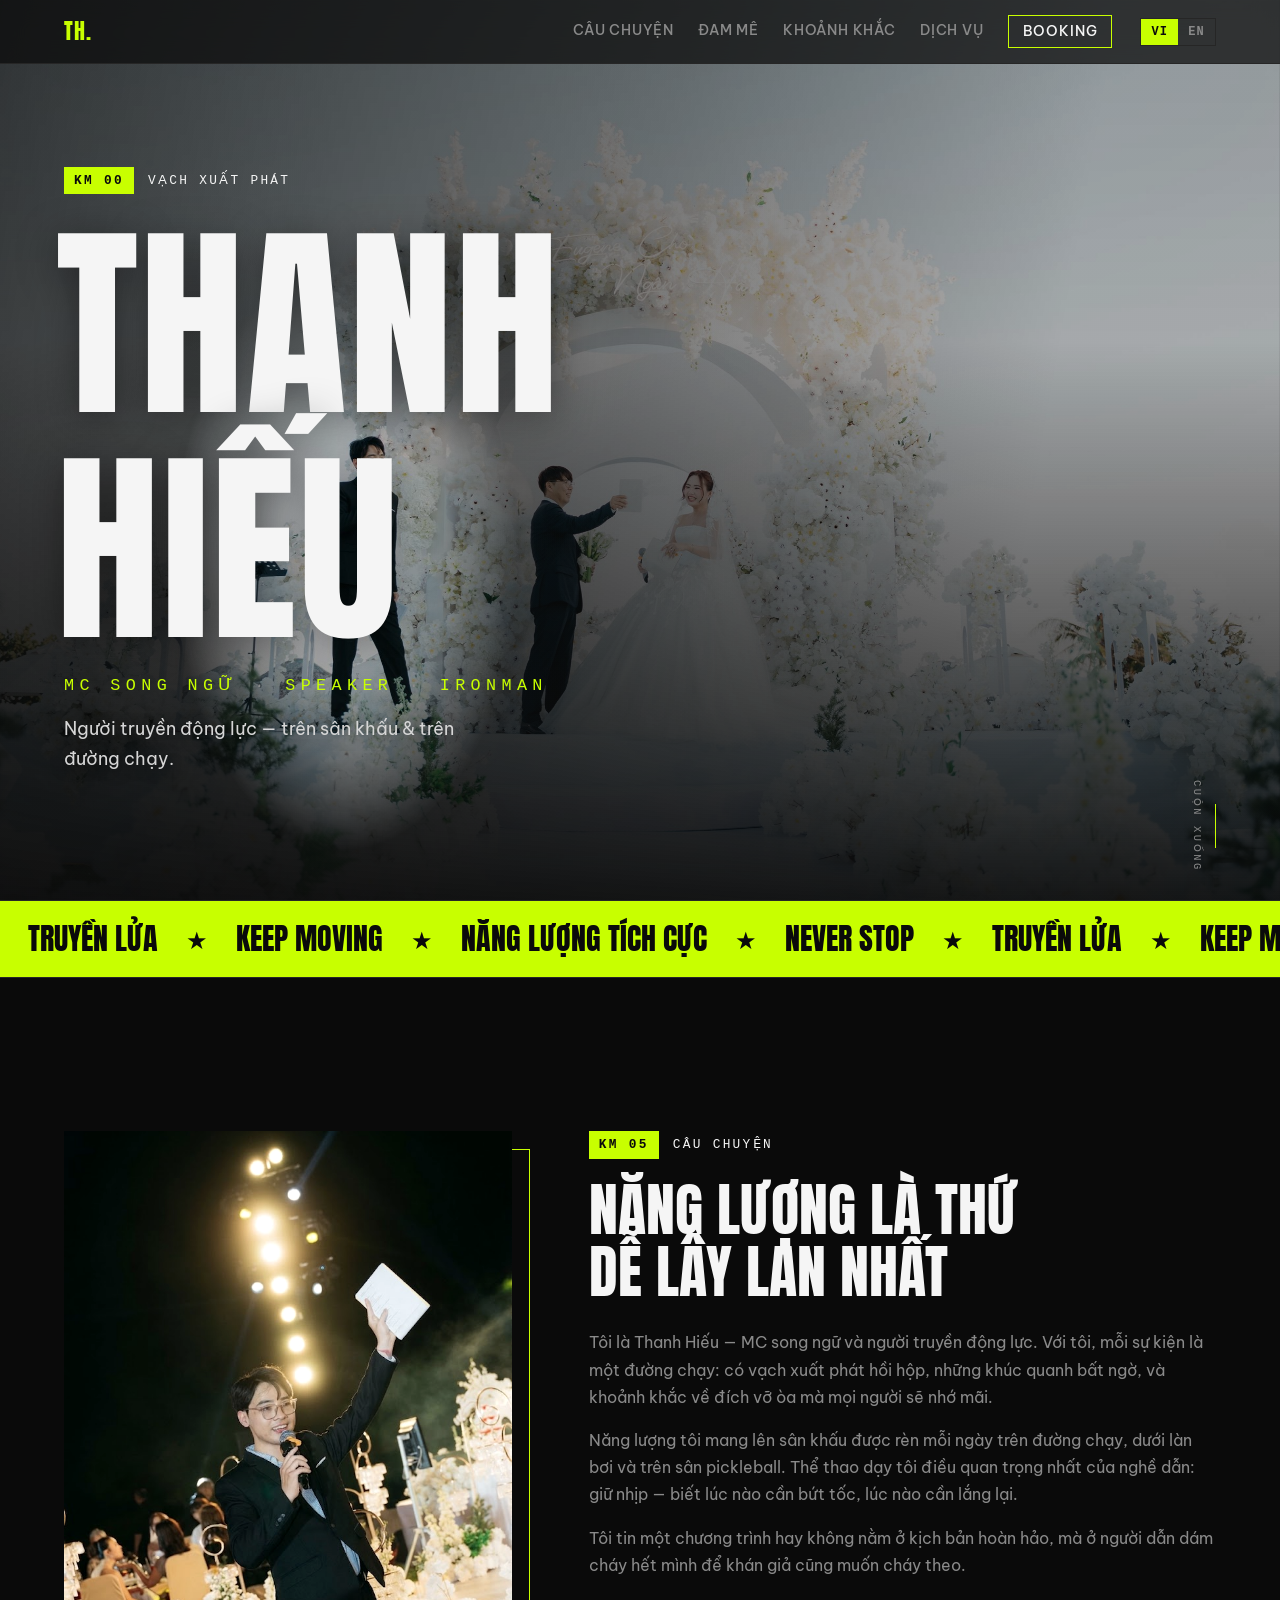
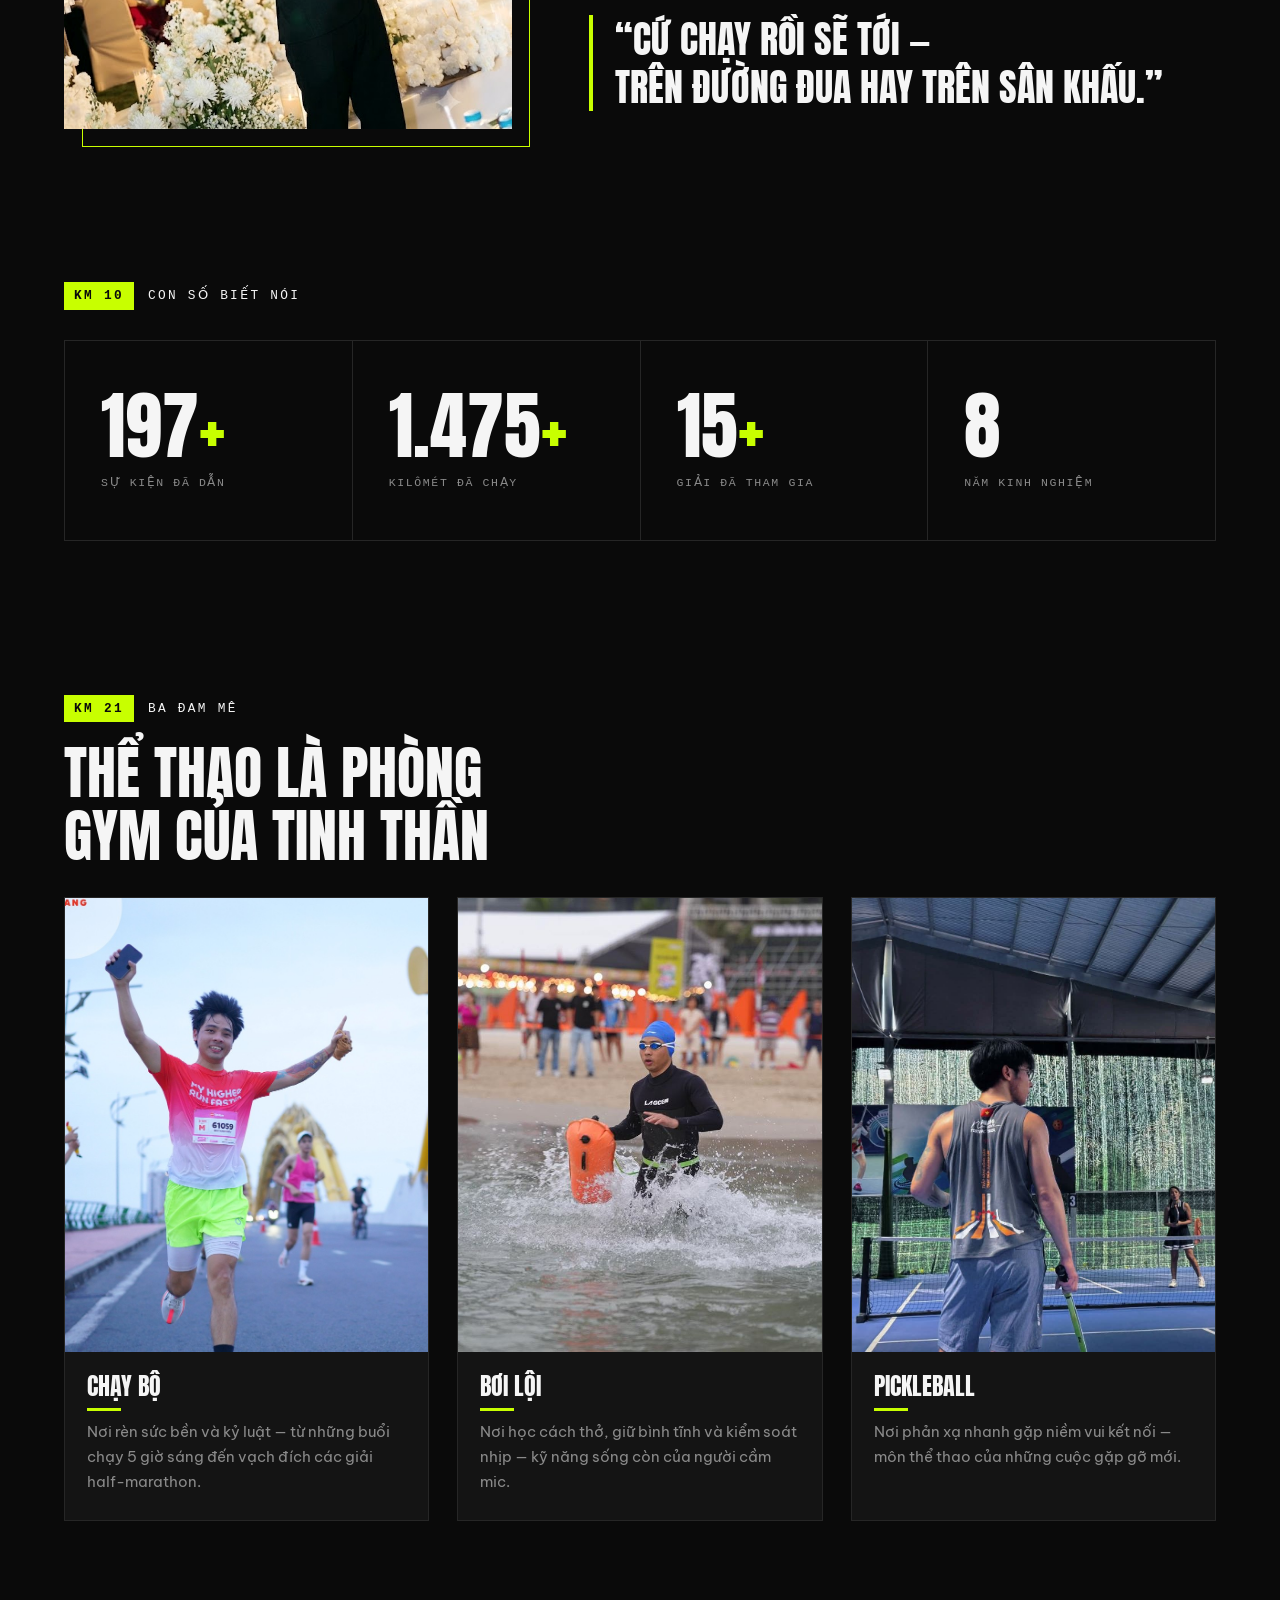
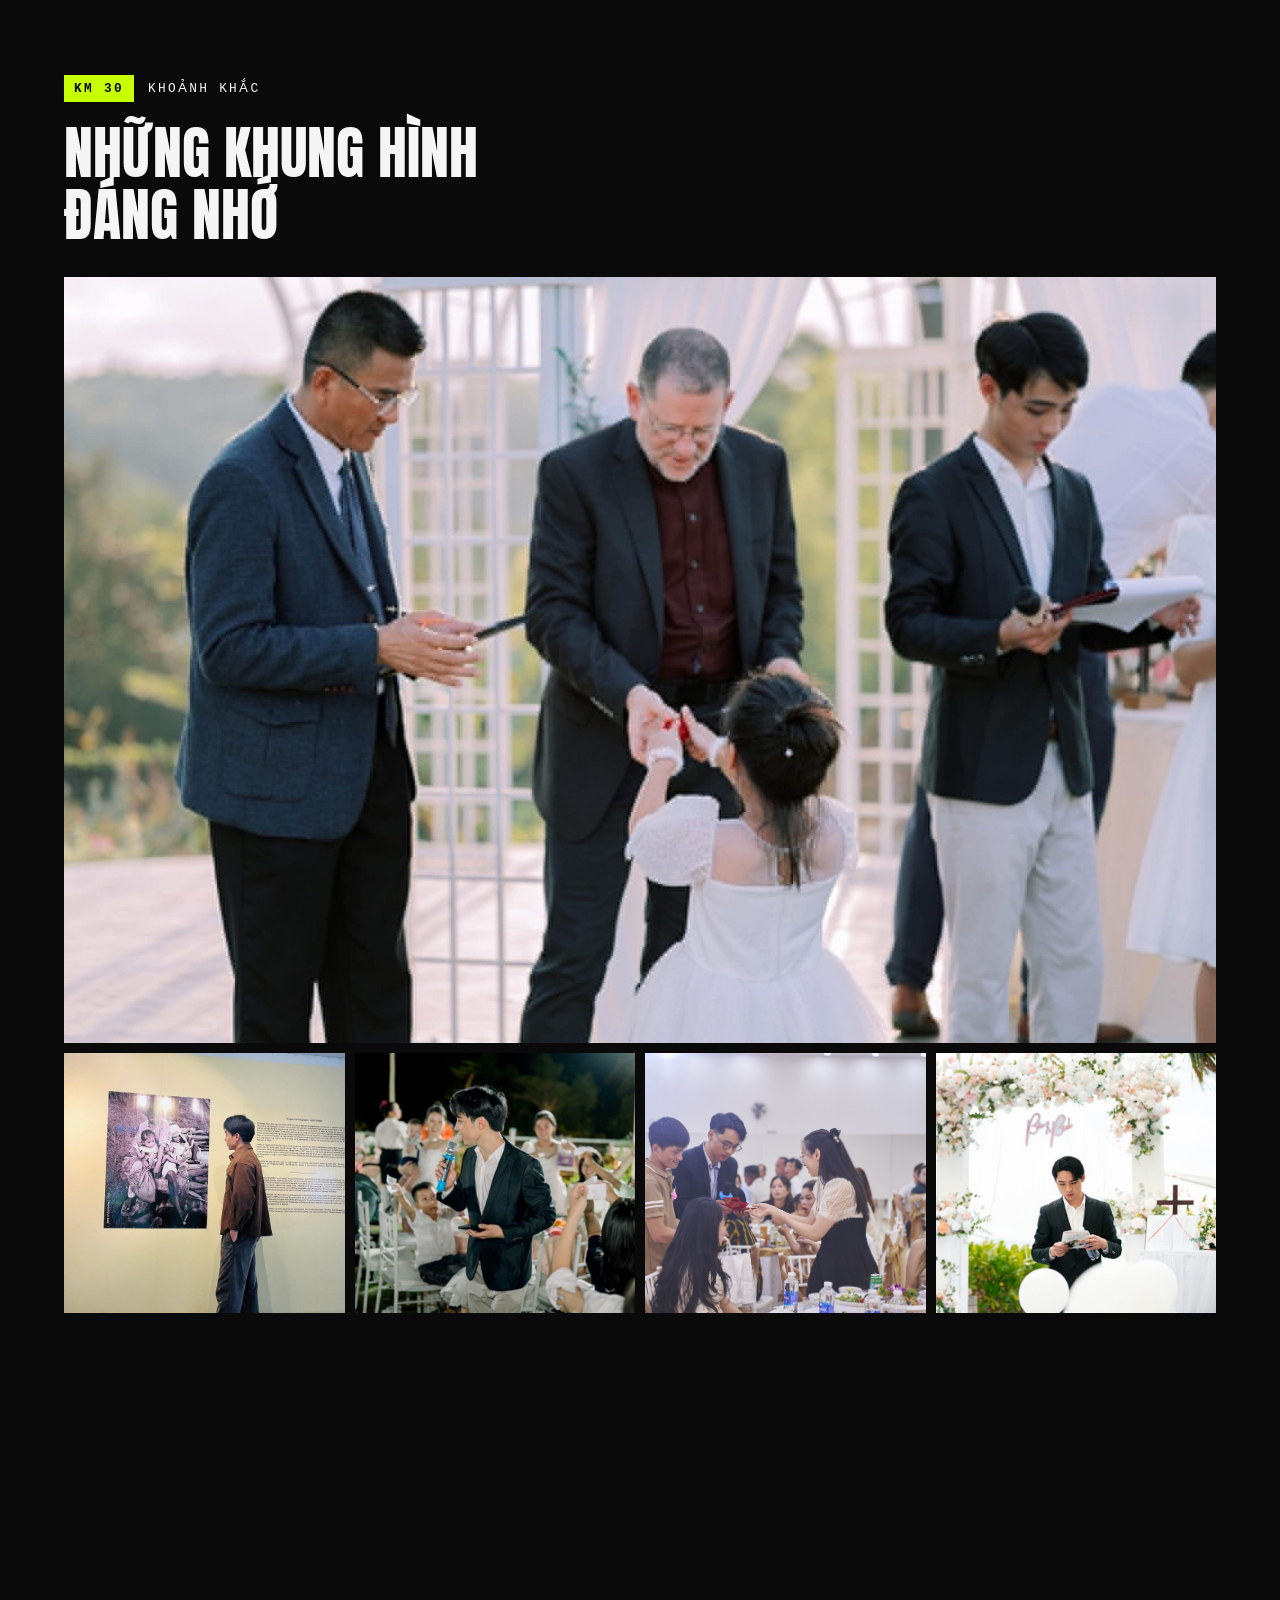
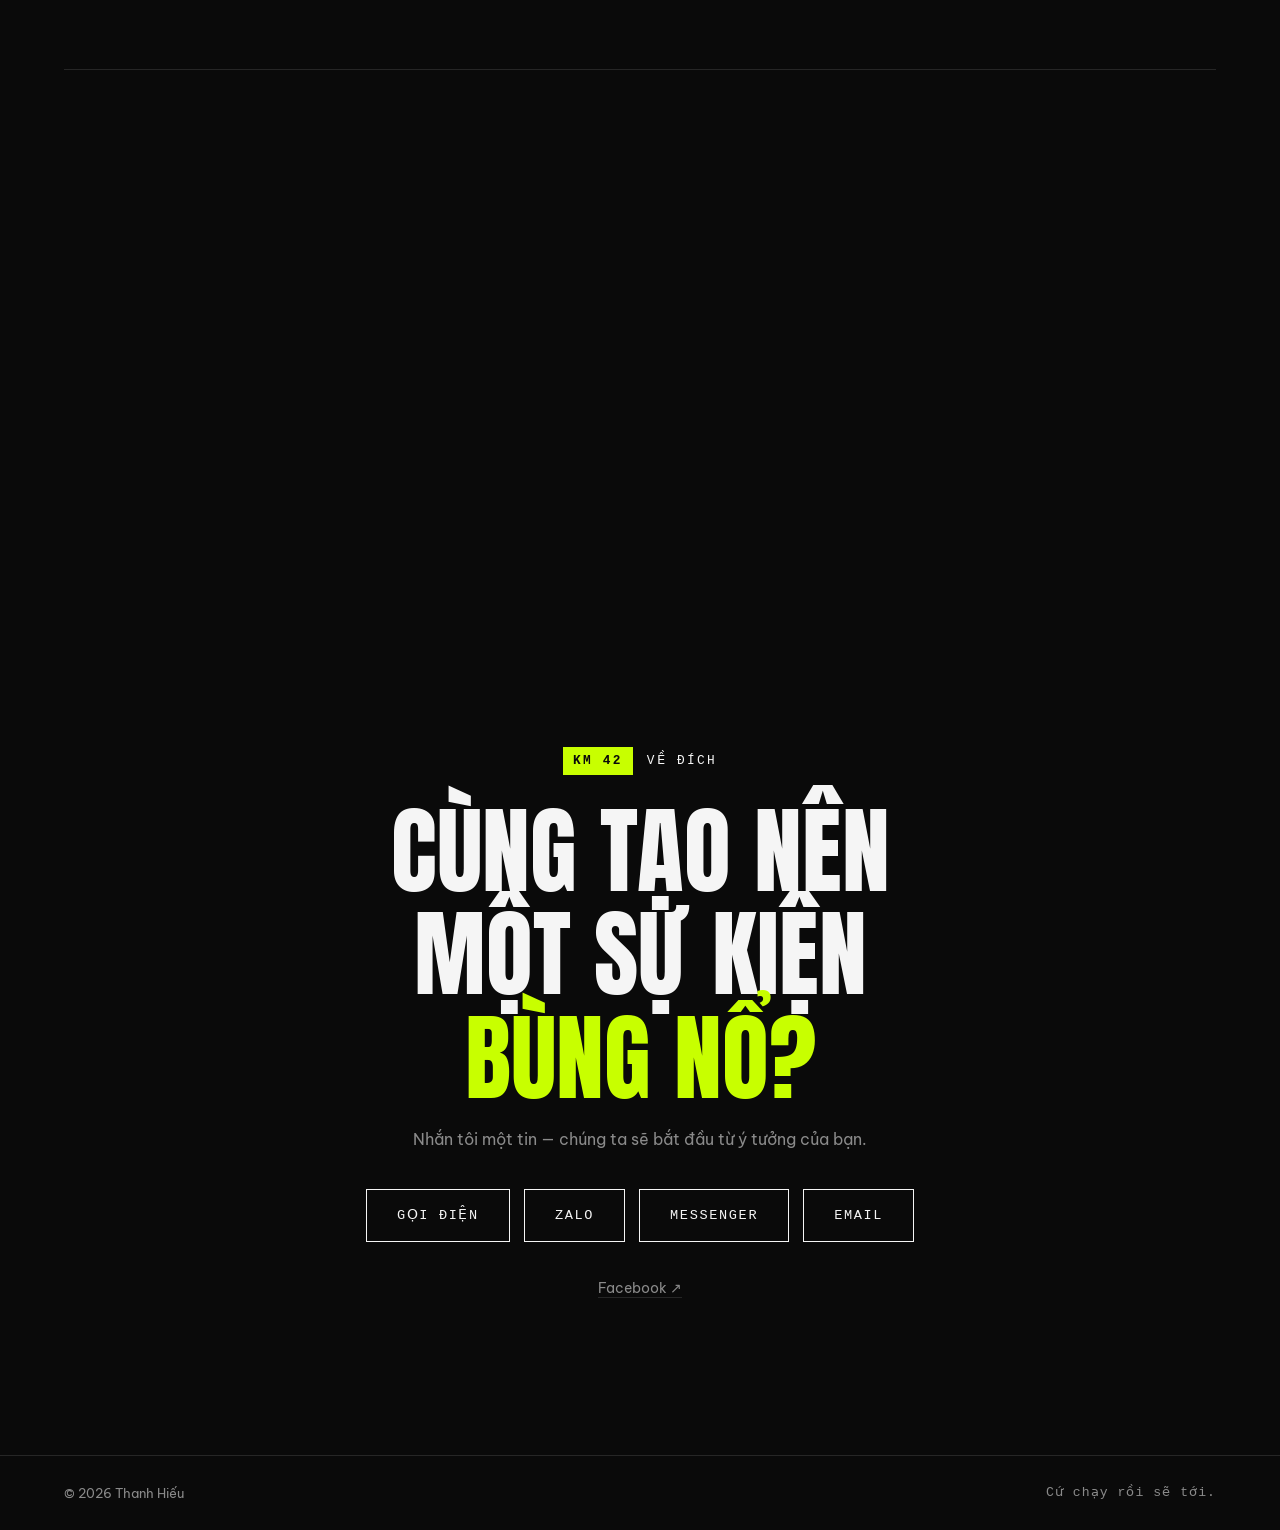
==== index.html @ fdbfb07b "feat: dedicated portrait wedding hero for mobile + wedding-MC SEO copy Co-Authored-By: Claude Fable " ====
<!DOCTYPE html>
<html lang="vi">
<head>
  <meta charset="UTF-8">
  <meta name="viewport" content="width=device-width, initial-scale=1.0">
  <title>Thanh Hiếu — MC Song Ngữ · Speaker · Ironman</title>
  <meta name="description" content="Thanh Hiếu — MC đám cưới &amp; sự kiện song ngữ Việt–Anh, diễn giả truyền động lực. Năng lượng tích cực từ sân khấu đến đường chạy: chạy bộ, bơi lội, pickleball.">
  <meta property="og:title" content="Thanh Hiếu — MC Song Ngữ · Speaker · Ironman">
  <meta property="og:description" content="Người truyền động lực trên sân khấu và trên đường chạy.">
  <meta property="og:image" content="images/hero.jpg">
  <meta property="og:type" content="profile">
  <link rel="preconnect" href="https://fonts.googleapis.com">
  <link rel="preconnect" href="https://fonts.gstatic.com" crossorigin>
  <link href="https://fonts.googleapis.com/css2?family=Anton&family=Be+Vietnam+Pro:wght@400;500;600;700&display=swap" rel="stylesheet">
  <link rel="stylesheet" href="css/style.css">
</head>
<body>

  <header class="site-header">
    <a class="logo" href="#home" data-i18n="logo">TH.</a>
    <nav class="site-nav" aria-label="Menu">
      <a href="#about" data-i18n="nav.about">Câu chuyện</a>
      <a href="#passions" data-i18n="nav.passions">Đam mê</a>
      <a href="#gallery" data-i18n="nav.gallery">Khoảnh khắc</a>
      <a href="#services" data-i18n="nav.services">Dịch vụ</a>
      <a class="nav-cta" href="#contact" data-i18n="nav.contact">Booking</a>
    </nav>
    <div class="lang-switch" role="group" aria-label="Ngôn ngữ / Language">
      <button class="lang-btn is-active" data-lang="vi" type="button">VI</button>
      <button class="lang-btn" data-lang="en" type="button">EN</button>
    </div>
  </header>

  <main>

    <!-- KM 00 · HERO -->
    <section class="hero" id="home">
      <picture>
        <source media="(max-width: 768px)" srcset="images/hero-mobile.jpg">
        <img class="hero-img" src="images/hero.jpg" alt="MC đám cưới Thanh Hiếu dẫn dắt lễ cưới ngoài trời" data-fallback="images/hero.jpg">
      </picture>
      <div class="hero-overlay" aria-hidden="true"></div>
      <div class="hero-content">
        <p class="km-marker"><span class="km-num">KM 00</span><span class="km-label" data-i18n="hero.km">VẠCH XUẤT PHÁT</span></p>
        <h1 class="hero-name">THANH<br>HIẾU</h1>
        <p class="hero-roles"><span data-i18n="hero.role1">MC SONG NGỮ</span> <span class="dot">·</span> SPEAKER <span class="dot">·</span> IRONMAN</p>
        <p class="hero-sub" data-i18n="hero.sub">Người truyền động lực — trên sân khấu &amp; trên đường chạy.</p>
      </div>
      <a class="scroll-cue" href="#about" aria-label="Cuộn xuống">
        <span class="scroll-cue-line" aria-hidden="true"></span>
        <span data-i18n="hero.scroll">CUỘN XUỐNG</span>
      </a>
    </section>

    <!-- MARQUEE -->
    <div class="marquee" aria-hidden="true">
      <div class="marquee-track">
        <span class="marquee-group">
          <span data-i18n="marquee.1">TRUYỀN LỬA</span><i>★</i>
          <span>KEEP MOVING</span><i>★</i>
          <span data-i18n="marquee.2">NĂNG LƯỢNG TÍCH CỰC</span><i>★</i>
          <span>NEVER STOP</span><i>★</i>
        </span>
        <span class="marquee-group">
          <span data-i18n="marquee.1">TRUYỀN LỬA</span><i>★</i>
          <span>KEEP MOVING</span><i>★</i>
          <span data-i18n="marquee.2">NĂNG LƯỢNG TÍCH CỰC</span><i>★</i>
          <span>NEVER STOP</span><i>★</i>
        </span>
      </div>
    </div>

    <!-- KM 05 · ABOUT -->
    <section class="about section" id="about">
      <div class="about-media reveal">
        <img src="images/portrait.jpg" alt="Chân dung Thanh Hiếu" data-fallback="images/portrait.jpg">
      </div>
      <div class="about-body">
        <p class="km-marker reveal"><span class="km-num">KM 05</span><span class="km-label" data-i18n="about.km">CÂU CHUYỆN</span></p>
        <h2 class="section-title reveal" data-i18n="about.title">Năng lượng là thứ dễ lây lan nhất</h2>
        <p class="reveal" data-i18n="about.p1">Tôi là Thanh Hiếu — MC song ngữ và người truyền động lực. Với tôi, mỗi sự kiện là một đường chạy: có vạch xuất phát hồi hộp, những khúc quanh bất ngờ, và khoảnh khắc về đích vỡ òa mà mọi người sẽ nhớ mãi.</p>
        <p class="reveal" data-i18n="about.p2">Năng lượng tôi mang lên sân khấu được rèn mỗi ngày trên đường chạy, dưới làn bơi và trên sân pickleball. Thể thao dạy tôi điều quan trọng nhất của nghề dẫn: giữ nhịp — biết lúc nào cần bứt tốc, lúc nào cần lắng lại.</p>
        <p class="reveal" data-i18n="about.p3">Tôi tin một chương trình hay không nằm ở kịch bản hoàn hảo, mà ở người dẫn dám cháy hết mình để khán giả cũng muốn cháy theo.</p>
        <blockquote class="pull-quote reveal">
          <span data-i18n="about.quote">“Cứ chạy rồi sẽ tới —<br>trên đường đua hay trên sân khấu.”</span>
        </blockquote>
      </div>
    </section>

    <!-- KM 10 · STATS -->
    <section class="stats section" id="stats">
      <p class="km-marker reveal"><span class="km-num">KM 10</span><span class="km-label" data-i18n="stats.km">CON SỐ BIẾT NÓI</span></p>
      <div class="stats-grid">
        <div class="stat reveal">
          <span class="stat-num"><span data-count="200">0</span><em>+</em></span>
          <span class="stat-label" data-i18n="stats.events">Sự kiện đã dẫn</span>
        </div>
        <div class="stat reveal">
          <span class="stat-num"><span data-count="1500">0</span><em>+</em></span>
          <span class="stat-label" data-i18n="stats.km2">Kilômét đã chạy</span>
        </div>
        <div class="stat reveal">
          <span class="stat-num"><span data-count="15">0</span><em>+</em></span>
          <span class="stat-label" data-i18n="stats.races">Giải đã tham gia</span>
        </div>
        <div class="stat reveal">
          <span class="stat-num"><span data-count="8">0</span><em></em></span>
          <span class="stat-label" data-i18n="stats.years">Năm kinh nghiệm</span>
        </div>
      </div>
    </section>

    <!-- KM 21 · PASSIONS -->
    <section class="passions section" id="passions">
      <p class="km-marker reveal"><span class="km-num">KM 21</span><span class="km-label" data-i18n="passions.km">BA ĐAM MÊ</span></p>
      <h2 class="section-title reveal" data-i18n="passions.title">Thể thao là phòng gym của tinh thần</h2>
      <div class="passions-grid">
        <article class="card reveal">
          <div class="card-media">
            <img src="images/sport-run.jpg" alt="Thanh Hiếu chạy bộ" data-fallback="images/sport-run.jpg">
          </div>
          <div class="card-body">
            <h3 data-i18n="passions.run.title">Chạy bộ</h3>
            <p data-i18n="passions.run.desc">Nơi rèn sức bền và kỷ luật — từ những buổi chạy 5 giờ sáng đến vạch đích các giải half-marathon.</p>
          </div>
        </article>
        <article class="card reveal">
          <div class="card-media">
            <img src="images/sport-swim.jpg" alt="Thanh Hiếu bơi lội" data-fallback="images/sport-swim.jpg">
          </div>
          <div class="card-body">
            <h3 data-i18n="passions.swim.title">Bơi lội</h3>
            <p data-i18n="passions.swim.desc">Nơi học cách thở, giữ bình tĩnh và kiểm soát nhịp — kỹ năng sống còn của người cầm mic.</p>
          </div>
        </article>
        <article class="card reveal">
          <div class="card-media">
            <img src="images/sport-pickleball.jpg" alt="Thanh Hiếu chơi pickleball" data-fallback="images/sport-pickleball.jpg">
          </div>
          <div class="card-body">
            <h3 data-i18n="passions.pickle.title">Pickleball</h3>
            <p data-i18n="passions.pickle.desc">Nơi phản xạ nhanh gặp niềm vui kết nối — môn thể thao của những cuộc gặp gỡ mới.</p>
          </div>
        </article>
      </div>
    </section>

    <!-- KM 30 · GALLERY -->
    <section class="gallery section" id="gallery">
      <p class="km-marker reveal"><span class="km-num">KM 30</span><span class="km-label" data-i18n="gallery.km">KHOẢNH KHẮC</span></p>
      <h2 class="section-title reveal" data-i18n="gallery.title">Những khung hình đáng nhớ</h2>
      <button class="gallery-item gallery-lead reveal" type="button">
        <img src="images/gallery-1.jpg" alt="Khoảnh khắc 1" data-fallback="images/gallery-1.jpg">
      </button>
      <div class="gallery-grid">
        <button class="gallery-item reveal" type="button">
          <img src="images/gallery-2.jpg" alt="Khoảnh khắc 2" data-fallback="images/gallery-2.jpg">
        </button>
        <button class="gallery-item reveal" type="button">
          <img src="images/gallery-3.jpg" alt="Khoảnh khắc 3" data-fallback="images/gallery-3.jpg">
        </button>
        <button class="gallery-item reveal" type="button">
          <img src="images/gallery-4.jpg" alt="Khoảnh khắc 4" data-fallback="images/gallery-4.jpg">
        </button>
        <button class="gallery-item reveal" type="button">
          <img src="images/gallery-5.jpg" alt="Khoảnh khắc 5" data-fallback="images/gallery-5.jpg">
        </button>
      </div>
    </section>

    <!-- KM 35 · SERVICES -->
    <section class="services section" id="services">
      <p class="km-marker reveal"><span class="km-num">KM 35</span><span class="km-label" data-i18n="services.km">ĐỒNG HÀNH CÙNG BẠN</span></p>
      <h2 class="section-title reveal" data-i18n="services.title">Tôi có thể tiếp lửa cho sự kiện của bạn</h2>
      <div class="services-list">
        <article class="service reveal">
          <span class="service-idx">A</span>
          <div>
            <h3 data-i18n="services.mc.title">MC sự kiện song ngữ</h3>
            <p data-i18n="services.mc.desc">Lễ cưới, lễ khai trương, year-end party, hội nghị, gala — dẫn song ngữ Việt–Anh với năng lượng khiến khán phòng không ai muốn xem điện thoại.</p>
          </div>
        </article>
        <article class="service reveal">
          <span class="service-idx">B</span>
          <div>
            <h3 data-i18n="services.speaker.title">Diễn giả truyền động lực</h3>
            <p data-i18n="services.speaker.desc">Chia sẻ về kỷ luật, sức bền và tư duy tích cực — những bài học thật từ đường chạy, kể bằng ngôn ngữ của sân khấu.</p>
          </div>
        </article>
        <article class="service reveal">
          <span class="service-idx">C</span>
          <div>
            <h3 data-i18n="services.host.title">Host giải chạy &amp; sự kiện thể thao</h3>
            <p data-i18n="services.host.desc">MC hiểu vận động viên vì chính mình là vận động viên — giữ lửa từ vạch xuất phát đến người về đích cuối cùng.</p>
          </div>
        </article>
      </div>
    </section>

    <!-- KM 42 · CONTACT -->
    <section class="contact section" id="contact">
      <p class="km-marker reveal"><span class="km-num">KM 42</span><span class="km-label" data-i18n="contact.km">VỀ ĐÍCH</span></p>
      <h2 class="contact-cta reveal"><span data-i18n="contact.title1">Cùng tạo nên một sự kiện</span> <span class="volt" data-i18n="contact.title2">bùng nổ?</span></h2>
      <p class="contact-sub reveal" data-i18n="contact.sub">Nhắn tôi một tin — chúng ta sẽ bắt đầu từ ý tưởng của bạn.</p>
      <div class="contact-actions reveal">
        <a class="contact-btn" id="btn-phone" href="#"><span data-i18n="contact.call">Gọi điện</span></a>
        <a class="contact-btn" id="btn-zalo" href="#" target="_blank" rel="noopener">Zalo</a>
        <a class="contact-btn" id="btn-messenger" href="#" target="_blank" rel="noopener">Messenger</a>
        <a class="contact-btn" id="btn-email" href="#">Email</a>
      </div>
      <p class="contact-social reveal">
        <a id="link-facebook" href="#" target="_blank" rel="noopener">Facebook ↗</a>
      </p>
    </section>

  </main>

  <footer class="site-footer">
    <span>© <span id="footer-year">2026</span> Thanh Hiếu</span>
    <span class="footer-tag" data-i18n="footer.tag">Cứ chạy rồi sẽ tới.</span>
  </footer>

  <dialog class="lightbox" id="lightbox">
    <button class="lightbox-close" type="button" aria-label="Đóng">×</button>
    <img class="lightbox-img" src="" alt="Ảnh phóng to">
  </dialog>

  <dialog class="phone-modal" id="phone-modal">
    <p class="phone-modal-label" data-i18n="phone.title">Gọi cho tôi</p>
    <p class="phone-modal-number" id="phone-modal-number">—</p>
    <div class="phone-modal-actions">
      <button class="contact-btn" id="phone-copy" type="button" data-i18n="phone.copy">Sao chép số</button>
      <button class="contact-btn" id="phone-close" type="button" data-i18n="phone.close">Đóng</button>
    </div>
  </dialog>

  <script src="js/main.js"></script>
</body>
</html>
---- css/style.css ----
/* ==========================================================================
   Thanh Hiếu — MC · Speaker · Ironman
   Tokens + base
   ========================================================================== */

:root {
  --bg: #0A0A0A;
  --surface: #141414;
  --ink: #F5F5F5;
  --ink-dim: #8A8A8A;
  --volt: #C8FF00;
  --line: #262626;

  --font-display: "Anton", "Arial Narrow", sans-serif;
  --font-body: "Be Vietnam Pro", "Segoe UI", sans-serif;
  --font-mono: ui-monospace, "Cascadia Mono", "Consolas", monospace;

  --header-h: 64px;
  --pad-x: clamp(20px, 5vw, 72px);
  --section-gap: clamp(88px, 12vw, 160px);
}

* { margin: 0; padding: 0; box-sizing: border-box; }

html { scroll-behavior: smooth; scroll-padding-top: var(--header-h); }

body {
  background: var(--bg);
  color: var(--ink);
  font-family: var(--font-body);
  font-size: 1rem;
  line-height: 1.7;
  -webkit-font-smoothing: antialiased;
  overflow-x: hidden;
}

img { max-width: 100%; display: block; }

a { color: inherit; text-decoration: none; }

h1, h2, h3 {
  font-family: var(--font-display);
  font-weight: 400;
  text-transform: uppercase;
  line-height: 1.08; /* Vietnamese caps carry stacked diacritics — never tighter */
}

::selection { background: var(--volt); color: #0A0A0A; }

:focus-visible { outline: 2px solid var(--volt); outline-offset: 3px; }

/* --- KM marker: race-course milestone, the page's structural signature --- */
.km-marker {
  display: flex;
  align-items: center;
  gap: 14px;
  font-family: var(--font-mono);
  font-size: 0.8rem;
  letter-spacing: 0.18em;
  color: var(--ink-dim);
}
.km-marker .km-num {
  color: #0A0A0A;
  background: var(--volt);
  padding: 3px 10px;
  font-weight: 700;
}
.km-marker .km-label { color: var(--ink); }

/* --- image fallback (shown until real photo is dropped in) --- */
.img-fallback {
  display: flex;
  flex-direction: column;
  align-items: center;
  justify-content: center;
  gap: 8px;
  width: 100%;
  height: 100%;
  min-height: 240px;
  background:
    repeating-linear-gradient(-45deg, transparent 0 22px, rgba(200, 255, 0, 0.04) 22px 44px),
    linear-gradient(160deg, #161616, #0d0d0d);
  border: 1px dashed rgba(200, 255, 0, 0.35);
  color: var(--ink-dim);
  font-family: var(--font-mono);
  font-size: 0.78rem;
  letter-spacing: 0.08em;
  text-align: center;
  padding: 16px;
}
.img-fallback strong { color: var(--volt); font-weight: 400; }

/* ==========================================================================
   Header
   ========================================================================== */

.site-header {
  position: fixed;
  inset: 0 0 auto 0;
  z-index: 50;
  display: flex;
  align-items: center;
  gap: 28px;
  height: var(--header-h);
  padding: 0 var(--pad-x);
  background: rgba(10, 10, 10, 0.72);
  backdrop-filter: blur(12px);
  -webkit-backdrop-filter: blur(12px);
  border-bottom: 1px solid var(--line);
}

.logo {
  font-family: var(--font-display);
  font-size: 1.35rem;
  color: var(--volt);
  letter-spacing: 0.04em;
}

.site-nav {
  display: flex;
  gap: 24px;
  margin-left: auto;
  font-size: 0.85rem;
  font-weight: 500;
  letter-spacing: 0.06em;
  text-transform: uppercase;
}
.site-nav a {
  position: relative;
  padding: 4px 0;
  color: var(--ink-dim);
  transition: color 0.2s;
}
.site-nav a::after {
  content: "";
  position: absolute;
  left: 0; right: 100%; bottom: 0;
  height: 2px;
  background: var(--volt);
  transition: right 0.25s ease;
}
.site-nav a:hover, .site-nav a.is-active { color: var(--ink); }
.site-nav a:hover::after, .site-nav a.is-active::after { right: 0; }

.site-nav .nav-cta {
  color: var(--volt);
  border: 1px solid var(--volt);
  padding: 4px 14px;
}
.site-nav .nav-cta:hover { background: var(--volt); color: #0A0A0A; }
.site-nav .nav-cta::after { display: none; }

.lang-switch {
  display: flex;
  border: 1px solid var(--line);
}
.lang-btn {
  background: none;
  border: 0;
  color: var(--ink-dim);
  font: 700 0.75rem var(--font-mono);
  letter-spacing: 0.1em;
  padding: 6px 10px;
  cursor: pointer;
}
.lang-btn.is-active { background: var(--volt); color: #0A0A0A; }

/* ==========================================================================
   Hero — KM 00
   ========================================================================== */

.hero {
  position: relative;
  min-height: 100svh;
  display: flex;
  align-items: flex-end;
  isolation: isolate;
}

.hero-img,
.hero .img-fallback {
  position: absolute;
  inset: 0;
  z-index: -2;
  width: 100%;
  height: 100%;
  object-fit: cover;
  object-position: center 62%; /* keep the stage & people in frame, not the sky */
  will-change: transform;
}

.hero-overlay {
  position: absolute;
  inset: 0;
  z-index: -1;
  /* bright photos need a real scrim: heavy on the bottom-left where the
     type sits, easing toward the right so the couple stays visible */
  background:
    linear-gradient(to top, rgba(10,10,10,0.94) 0%, rgba(10,10,10,0.6) 34%, rgba(10,10,10,0.32) 62%, rgba(10,10,10,0.38) 100%),
    linear-gradient(100deg, rgba(10,10,10,0.7) 0%, rgba(10,10,10,0.32) 48%, rgba(10,10,10,0) 78%);
  /* spotlight: thin the scrim right where the MC stands so he pops
     out of the dark like under a stage light */
  -webkit-mask-image: radial-gradient(ellipse 15% 36% at 27% 62%,
    rgba(0,0,0,0.12) 0%, rgba(0,0,0,0.55) 55%, #000 90%);
  mask-image: radial-gradient(ellipse 15% 36% at 27% 62%,
    rgba(0,0,0,0.12) 0%, rgba(0,0,0,0.55) 55%, #000 90%);
}

.hero-content {
  padding: 0 var(--pad-x) clamp(96px, 14vh, 150px);
  width: 100%;
}

.hero-name {
  /* poster crop: the name is bigger than the frame wants to allow */
  font-size: clamp(4.2rem, 17vw, 13rem);
  letter-spacing: 0.01em;
  margin: 18px 0 10px -0.04em;
  text-shadow: 0 6px 40px rgba(0, 0, 0, 0.45); /* lifts type off bright areas */
}

.hero-roles {
  font-family: var(--font-mono);
  font-size: clamp(0.85rem, 2vw, 1.05rem);
  letter-spacing: 0.32em;
  color: var(--volt);
}
.hero-roles .dot { color: var(--ink-dim); }

.hero-sub {
  margin-top: 14px;
  max-width: 34ch;
  color: #D6D6D6;
  font-size: clamp(0.95rem, 1.6vw, 1.1rem);
  text-shadow: 0 2px 14px rgba(0, 0, 0, 0.5);
}

.scroll-cue {
  position: absolute;
  right: var(--pad-x);
  bottom: 28px;
  display: flex;
  flex-direction: column;
  align-items: center;
  gap: 10px;
  font-family: var(--font-mono);
  font-size: 0.65rem;
  letter-spacing: 0.25em;
  color: var(--ink-dim);
  writing-mode: vertical-rl;
}
.scroll-cue-line {
  width: 1px;
  height: 44px;
  background: var(--volt);
  animation: cue-pulse 1.6s ease-in-out infinite;
  transform-origin: top;
}
@keyframes cue-pulse {
  0%, 100% { transform: scaleY(0.3); opacity: 0.4; }
  50%      { transform: scaleY(1);   opacity: 1; }
}

/* ==========================================================================
   Marquee — start-corral banner
   ========================================================================== */

.marquee {
  overflow: hidden;
  border-top: 1px solid var(--line);
  border-bottom: 1px solid var(--line);
  background: var(--volt);
  color: #0A0A0A;
}

.marquee-track {
  display: flex;
  width: max-content;
  animation: marquee 22s linear infinite;
}

.marquee-group {
  display: flex;
  align-items: center;
  white-space: nowrap;
  font-family: var(--font-display);
  font-size: clamp(1.2rem, 3vw, 1.9rem);
  text-transform: uppercase;
  padding: 12px 0;
}
.marquee-group span { padding: 0 28px; }
.marquee-group i { font-style: normal; font-size: 0.8em; }

@keyframes marquee {
  from { transform: translateX(0); }
  to   { transform: translateX(-50%); }
}

/* ==========================================================================
   Sections shared
   ========================================================================== */

.section {
  padding: var(--section-gap) var(--pad-x) 0;
  max-width: 1280px;
  margin: 0 auto;
}

.section-title {
  font-size: clamp(2rem, 5.5vw, 3.6rem);
  margin: 20px 0 26px;
  max-width: 16ch;
}

/* --- scroll reveal --- */
.reveal {
  opacity: 0;
  transform: translateY(28px);
  transition: opacity 0.7s ease, transform 0.7s ease;
  transition-delay: var(--reveal-delay, 0s);
}
.reveal.is-visible { opacity: 1; transform: none; }

/* ==========================================================================
   About — KM 05
   ========================================================================== */

.about {
  display: grid;
  grid-template-columns: minmax(280px, 5fr) 7fr;
  gap: clamp(32px, 6vw, 80px);
  align-items: start;
}

.about-media { position: relative; }
.about-media img,
.about-media .img-fallback {
  aspect-ratio: 3 / 4;
  width: 100%;
  object-fit: cover;
  filter: grayscale(20%) contrast(1.05);
}
.about-media::after {
  /* volt offset frame */
  content: "";
  position: absolute;
  inset: 18px -18px -18px 18px;
  border: 1px solid var(--volt);
  z-index: -1;
}

.about-body p + p { margin-top: 1em; }
.about-body { color: var(--ink-dim); }
.about-body .section-title { color: var(--ink); }

.pull-quote {
  margin-top: 36px;
  font-family: var(--font-display);
  font-size: clamp(1.5rem, 3.4vw, 2.4rem);
  text-transform: uppercase;
  line-height: 1.25;
  color: var(--ink);
  border-left: 4px solid var(--volt);
  padding-left: 22px;
}

/* ==========================================================================
   Stats — KM 10
   ========================================================================== */

.stats-grid {
  display: grid;
  grid-template-columns: repeat(4, 1fr);
  gap: 1px;
  background: var(--line);
  border: 1px solid var(--line);
  margin-top: 30px;
}

.stat {
  background: var(--bg);
  padding: clamp(24px, 4vw, 48px) clamp(16px, 3vw, 36px);
}

.stat-num {
  display: block;
  font-family: var(--font-display);
  font-size: clamp(2.4rem, 6vw, 4.6rem);
  line-height: 1;
  font-variant-numeric: tabular-nums;
}
.stat-num em { font-style: normal; color: var(--volt); }

.stat-label {
  display: block;
  margin-top: 10px;
  font-family: var(--font-mono);
  font-size: 0.72rem;
  letter-spacing: 0.14em;
  text-transform: uppercase;
  color: var(--ink-dim);
}

/* ==========================================================================
   Passions — KM 21
   ========================================================================== */

.passions-grid {
  display: grid;
  grid-template-columns: repeat(3, 1fr);
  gap: clamp(16px, 2.5vw, 28px);
  margin-top: 30px;
}

.card {
  background: var(--surface);
  border: 1px solid var(--line);
  overflow: hidden;
  transition: border-color 0.25s;
}
.card:hover { border-color: var(--volt); }

.card-media { overflow: hidden; aspect-ratio: 4 / 5; }
.card-media img,
.card-media .img-fallback {
  width: 100%;
  height: 100%;
  object-fit: cover;
  transition: transform 0.5s ease;
}
.card:hover .card-media img { transform: scale(1.06); }

.card-body { padding: 22px 22px 26px; }
.card-body h3 { font-size: 1.5rem; margin-bottom: 8px; }
.card-body h3::after {
  content: "";
  display: block;
  width: 34px;
  height: 3px;
  background: var(--volt);
  margin-top: 8px;
}
.card-body p { color: var(--ink-dim); font-size: 0.92rem; }

/* ==========================================================================
   Gallery — KM 30
   ========================================================================== */

/* lead shot: shown complete at its natural ratio, never cropped */
.gallery-lead {
  display: block;
  width: 100%;
  margin-top: 30px;
}
.gallery-lead img { width: 100%; height: auto; }

.gallery-grid {
  display: grid;
  grid-template-columns: repeat(4, 1fr);
  grid-auto-rows: clamp(140px, 22vw, 260px);
  grid-auto-flow: dense;
  gap: 10px;
  margin-top: 10px;
}

.gallery-item {
  position: relative;
  border: 0;
  padding: 0;
  background: var(--surface);
  cursor: pointer;
  overflow: hidden;
}
.gallery-item img,
.gallery-item .img-fallback {
  width: 100%;
  height: 100%;
  object-fit: cover;
  transition: transform 0.5s ease, filter 0.3s;
  min-height: 0;
}
.gallery-item:hover img { transform: scale(1.05); filter: brightness(1.08); }

/* ==========================================================================
   Services — KM 35
   ========================================================================== */

.services-list { margin-top: 30px; border-top: 1px solid var(--line); }

.service {
  display: grid;
  grid-template-columns: 90px 1fr;
  gap: 24px;
  align-items: start;
  padding: clamp(24px, 4vw, 40px) 0;
  border-bottom: 1px solid var(--line);
  transition: border-color 0.25s;
}
.service:hover { border-bottom-color: var(--volt); }

.service-idx {
  font-family: var(--font-display);
  font-size: clamp(2rem, 4vw, 3rem);
  color: transparent;
  -webkit-text-stroke: 1px var(--volt);
  line-height: 1;
}

.service h3 { font-size: clamp(1.3rem, 2.6vw, 1.8rem); margin-bottom: 8px; }
.service p { color: var(--ink-dim); max-width: 62ch; }

/* ==========================================================================
   Contact — KM 42 (finish line)
   ========================================================================== */

.contact { text-align: center; padding-bottom: var(--section-gap); }
.contact .km-marker { justify-content: center; }

.contact-cta {
  font-size: clamp(2.6rem, 8vw, 6rem);
  margin: 24px auto 16px;
  max-width: 14ch;
}
.contact-cta .volt { color: var(--volt); }

.contact-sub { color: var(--ink-dim); }

.contact-actions {
  display: flex;
  flex-wrap: wrap;
  justify-content: center;
  gap: 14px;
  margin-top: 36px;
}

.contact-btn {
  font-family: var(--font-mono);
  font-size: 0.85rem;
  letter-spacing: 0.12em;
  text-transform: uppercase;
  border: 1px solid var(--ink);
  padding: 14px 30px;
  transition: background 0.2s, color 0.2s, border-color 0.2s;
}
.contact-btn:hover {
  background: var(--volt);
  border-color: var(--volt);
  color: #0A0A0A;
}

.contact-social { margin-top: 32px; }
.contact-social a {
  color: var(--ink-dim);
  font-size: 0.9rem;
  border-bottom: 1px solid var(--line);
  transition: color 0.2s, border-color 0.2s;
}
.contact-social a:hover { color: var(--volt); border-color: var(--volt); }

/* ==========================================================================
   Footer
   ========================================================================== */

.site-footer {
  display: flex;
  justify-content: space-between;
  gap: 16px;
  flex-wrap: wrap;
  padding: 26px var(--pad-x);
  border-top: 1px solid var(--line);
  color: var(--ink-dim);
  font-size: 0.82rem;
}
.site-footer .footer-tag { font-family: var(--font-mono); letter-spacing: 0.08em; }

/* ==========================================================================
   Lightbox
   ========================================================================== */

.lightbox {
  border: 0;
  padding: 0;
  background: transparent;
  max-width: min(92vw, 1100px);
  max-height: 90vh;
}
.lightbox::backdrop { background: rgba(0, 0, 0, 0.88); }

.lightbox-img {
  max-width: 100%;
  max-height: 86vh;
  object-fit: contain;
  border: 1px solid var(--line);
}

.lightbox-close {
  position: fixed;
  top: 14px;
  right: 20px;
  background: none;
  border: 0;
  color: var(--ink);
  font-size: 2.4rem;
  line-height: 1;
  cursor: pointer;
}
.lightbox-close:hover { color: var(--volt); }

/* ==========================================================================
   Phone modal — desktop fallback for the call button
   ========================================================================== */

.phone-modal {
  border: 1px solid var(--volt);
  background: var(--surface);
  color: var(--ink);
  padding: clamp(28px, 5vw, 48px) clamp(32px, 6vw, 64px);
  text-align: center;
}
.phone-modal::backdrop { background: rgba(0, 0, 0, 0.85); }

.phone-modal-label {
  font-family: var(--font-mono);
  font-size: 0.75rem;
  letter-spacing: 0.2em;
  text-transform: uppercase;
  color: var(--ink-dim);
}

.phone-modal-number {
  font-family: var(--font-display);
  font-size: clamp(2.2rem, 6vw, 3.6rem);
  color: var(--volt);
  margin: 14px 0 24px;
  user-select: all; /* one click selects the whole number */
}

.phone-modal-actions {
  display: flex;
  justify-content: center;
  gap: 12px;
  flex-wrap: wrap;
}

/* ==========================================================================
   Responsive + reduced motion
   ========================================================================== */

@media (max-width: 1100px) {
  .stats-grid { grid-template-columns: repeat(2, 1fr); }
  .passions-grid { grid-template-columns: 1fr; max-width: 480px; }
  .gallery-grid { grid-template-columns: repeat(2, 1fr); }
}

@media (max-width: 768px) {
  .site-nav { display: none; } /* one-page site: hero CTA + scroll carries mobile nav */
  .site-header { gap: 12px; }
  .lang-switch { margin-left: auto; }

  /* phones get the dedicated portrait wedding crop (hero-mobile.jpg via
     <picture>): MC sits right-of-center, clear of the name at bottom-left */
  .hero-img,
  .hero .img-fallback { object-position: 50% 62%; }
  .hero-overlay {
    -webkit-mask-image: radial-gradient(ellipse 36% 34% at 65% 60%,
      rgba(0, 0, 0, 0.12) 0%, rgba(0, 0, 0, 0.55) 55%, #000 90%);
    mask-image: radial-gradient(ellipse 36% 34% at 65% 60%,
      rgba(0, 0, 0, 0.12) 0%, rgba(0, 0, 0, 0.55) 55%, #000 90%);
  }

  .about { grid-template-columns: 1fr; }
  .about-media { max-width: 420px; }
  .about-media::after { inset: 12px -12px -12px 12px; }
}

@media (prefers-reduced-motion: reduce) {
  html { scroll-behavior: auto; }
  .marquee-track { animation: none; }
  .scroll-cue-line { animation: none; }
  .reveal { opacity: 1; transform: none; transition: none; }
}
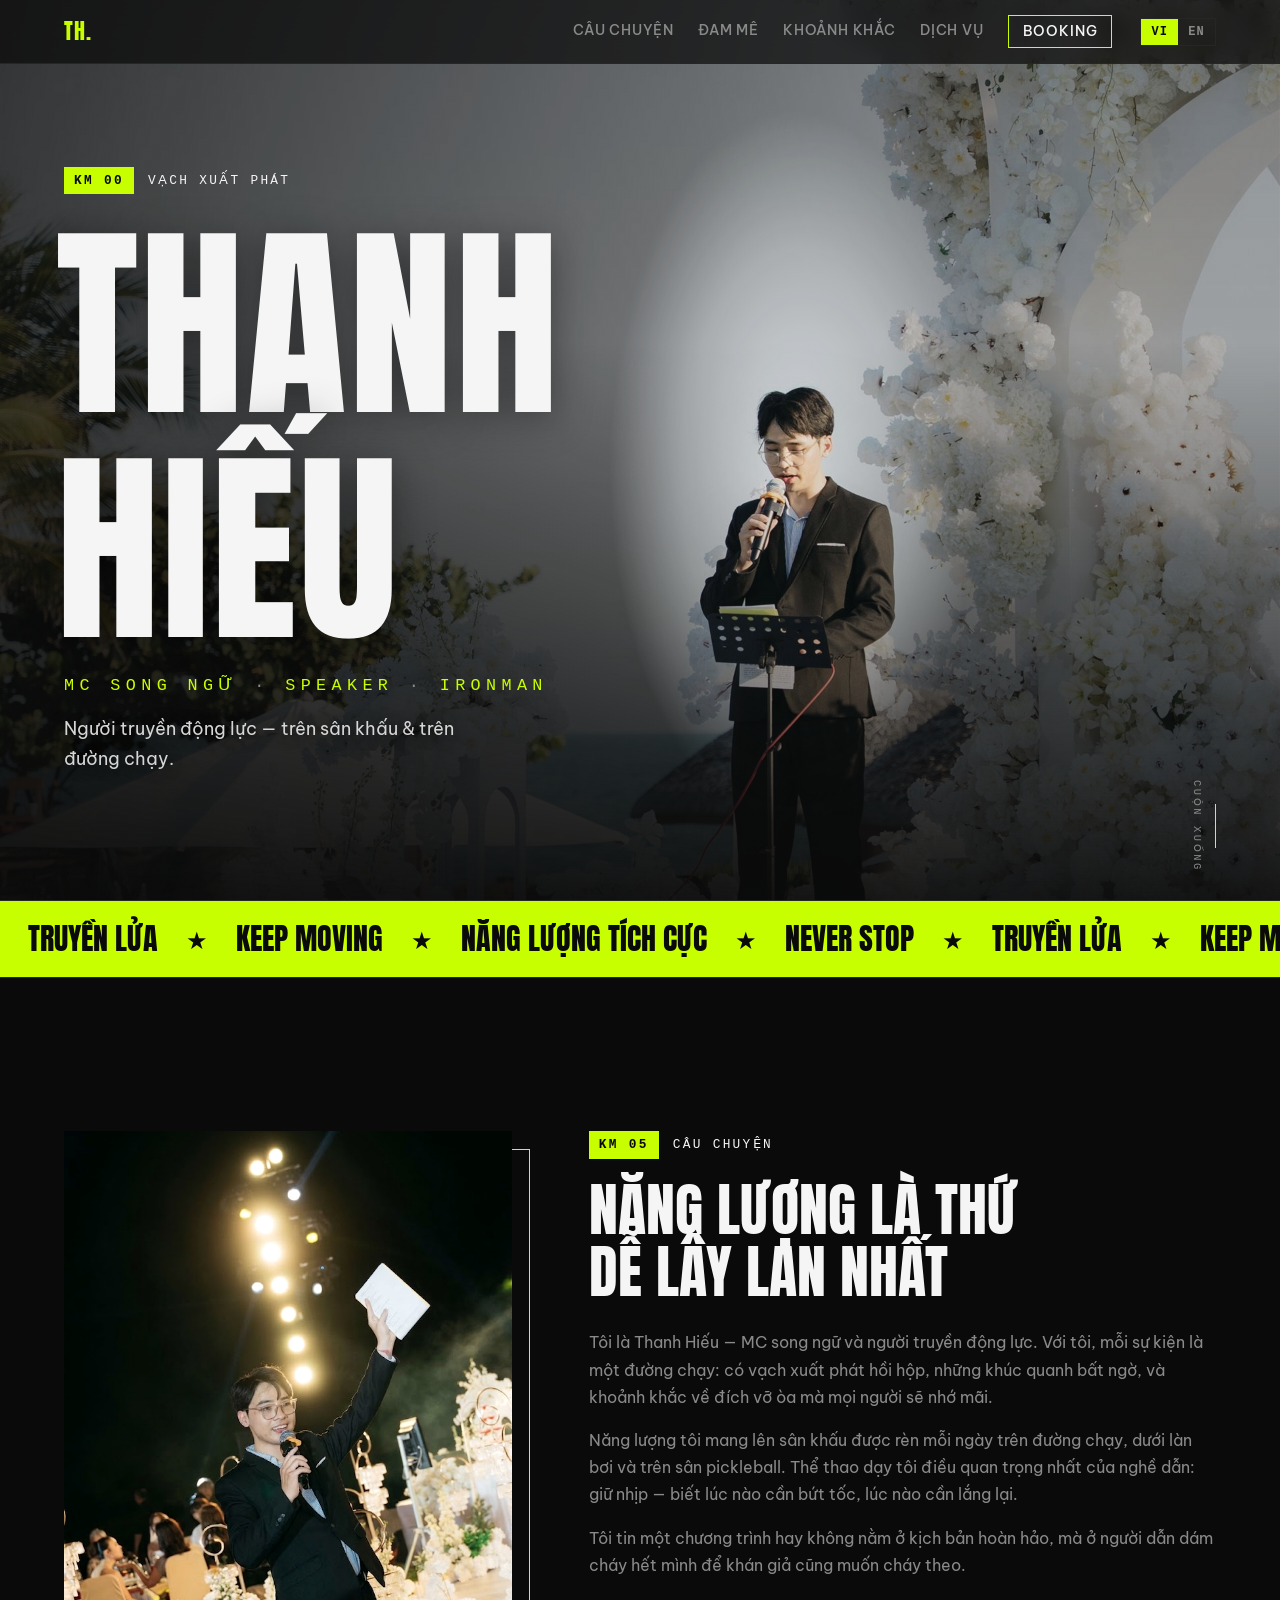
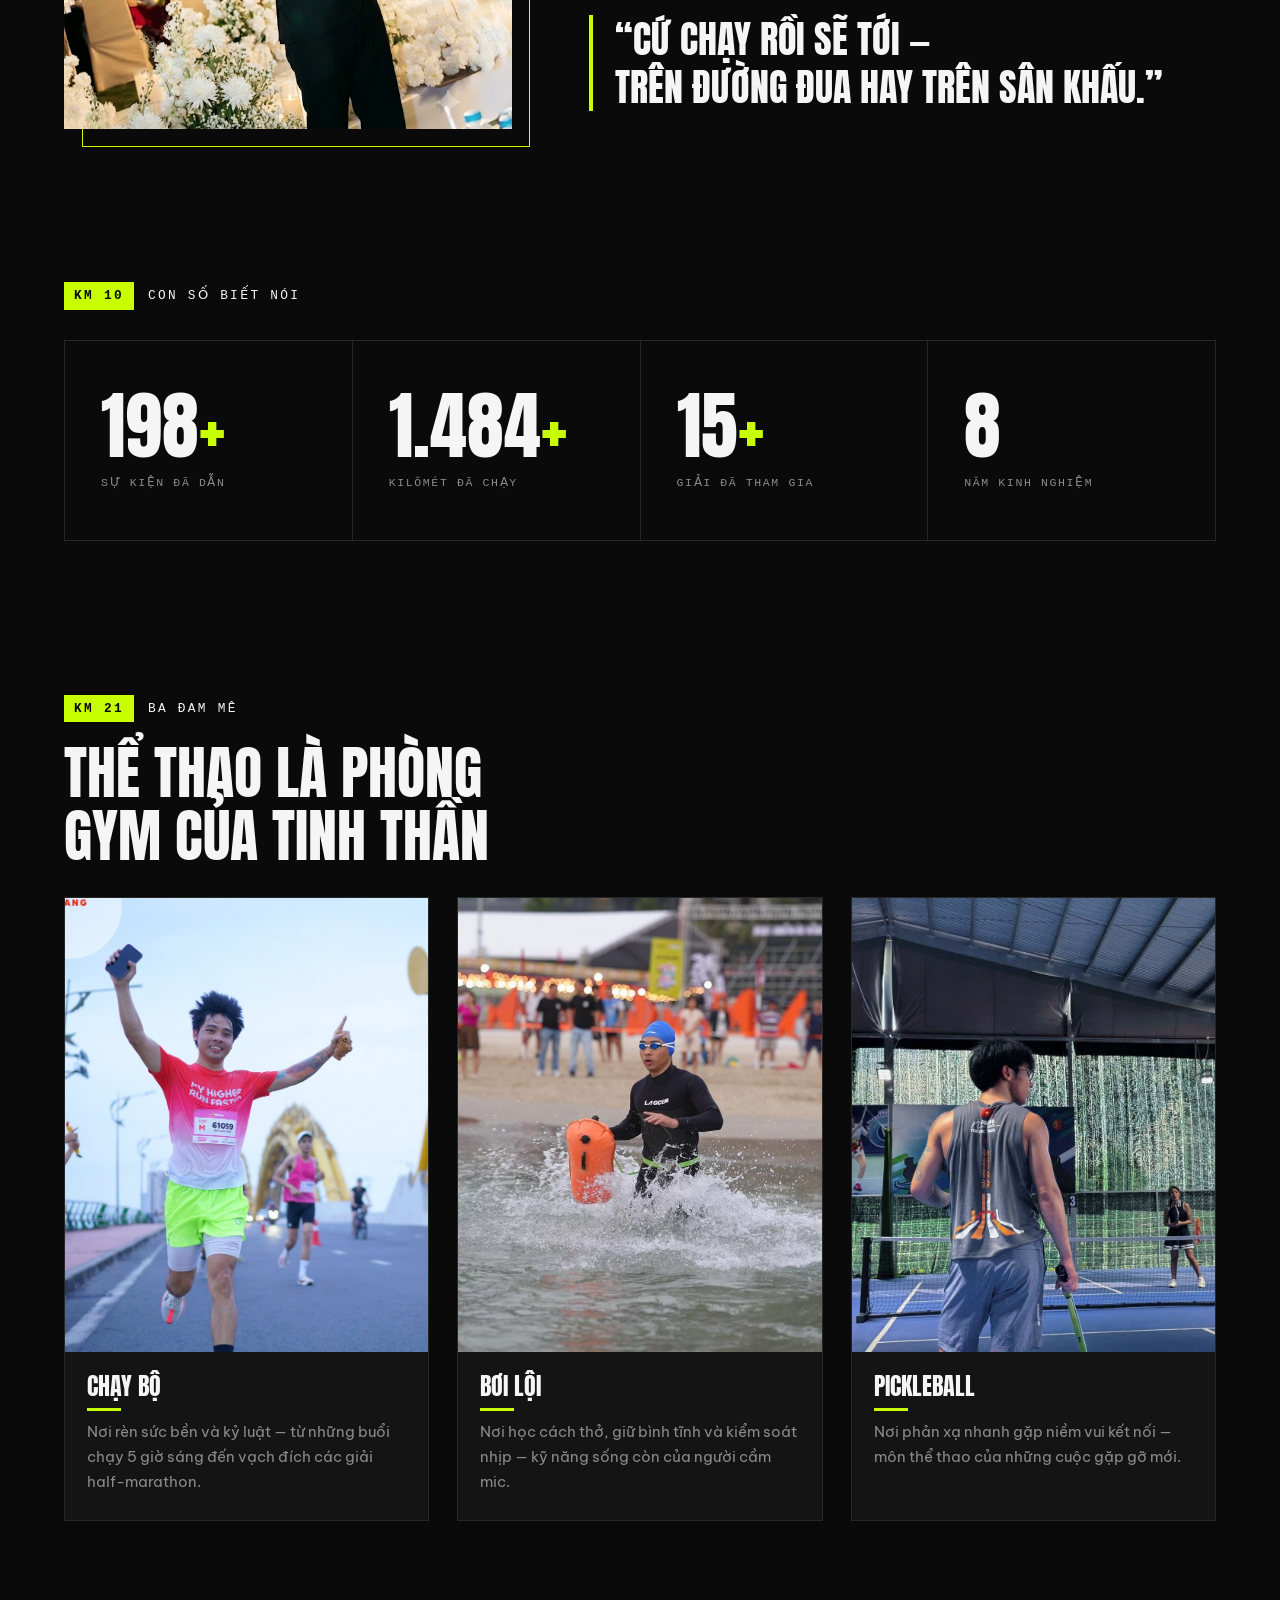
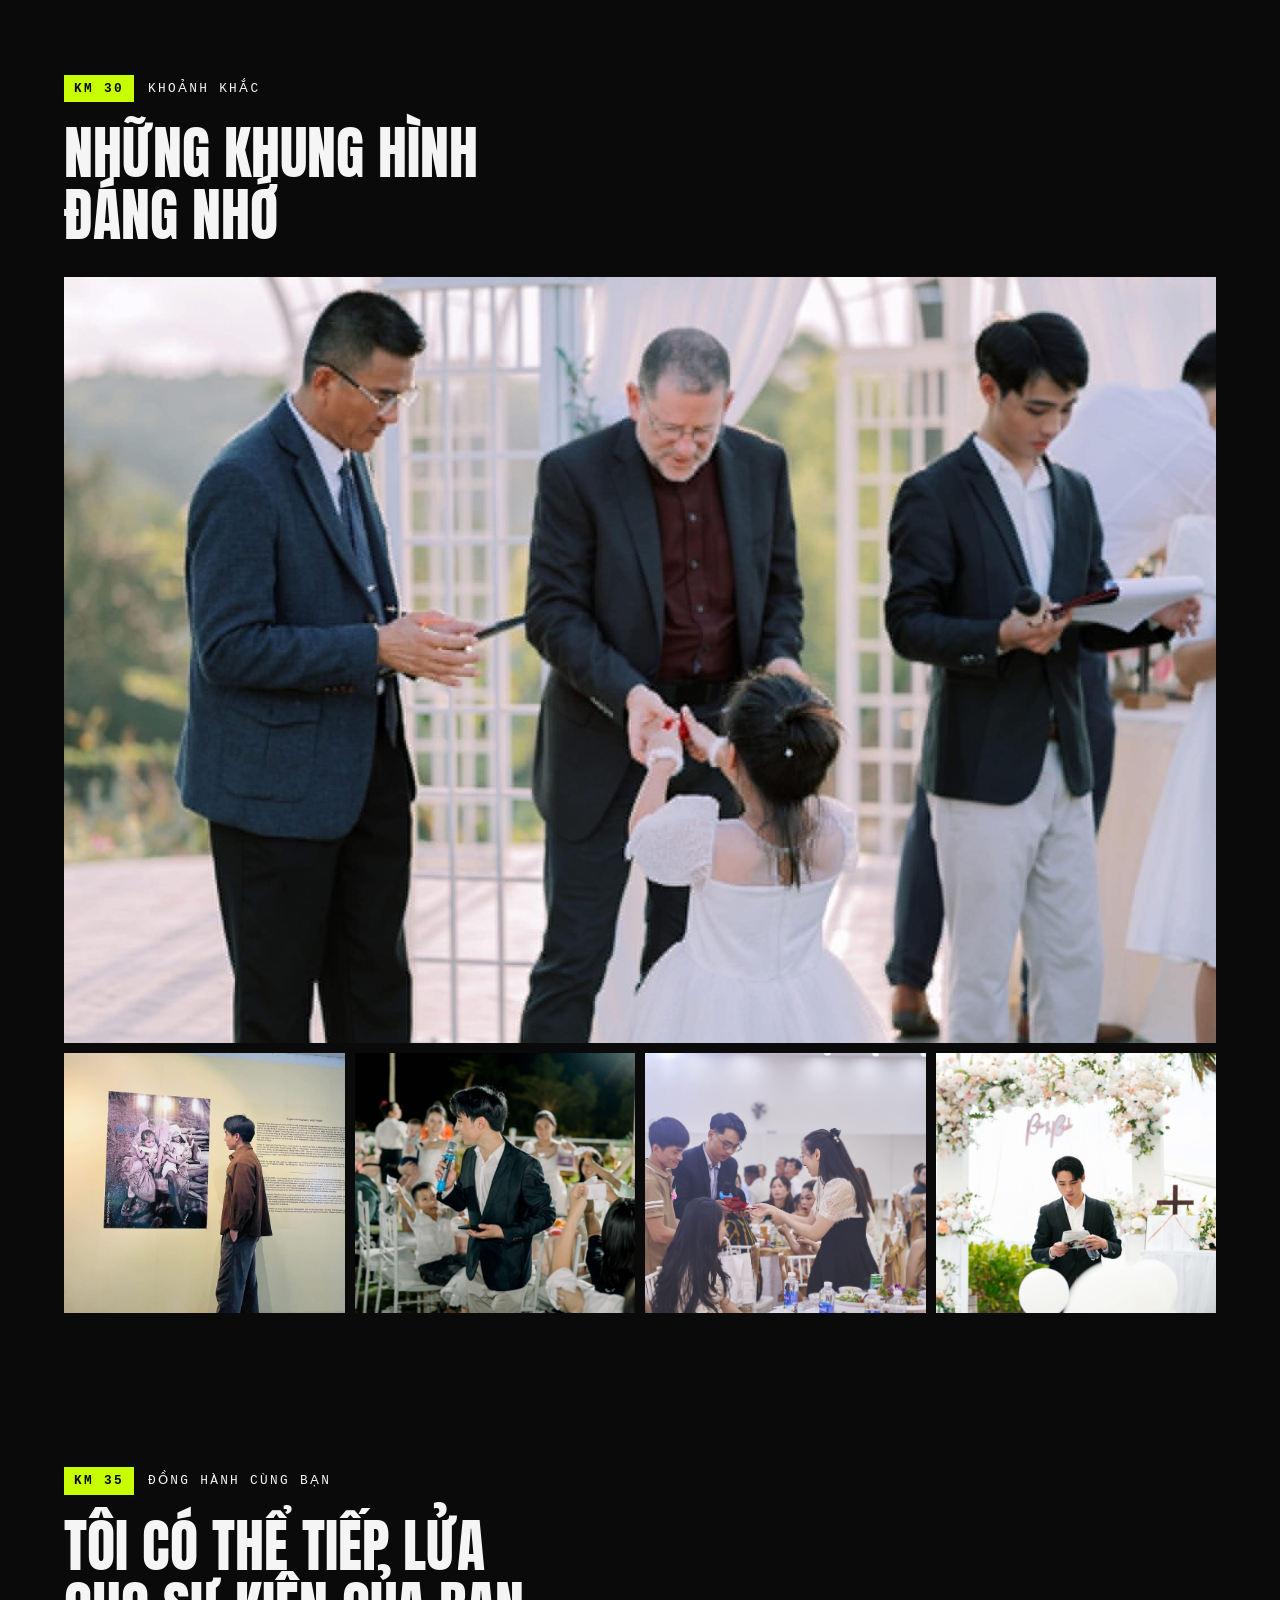
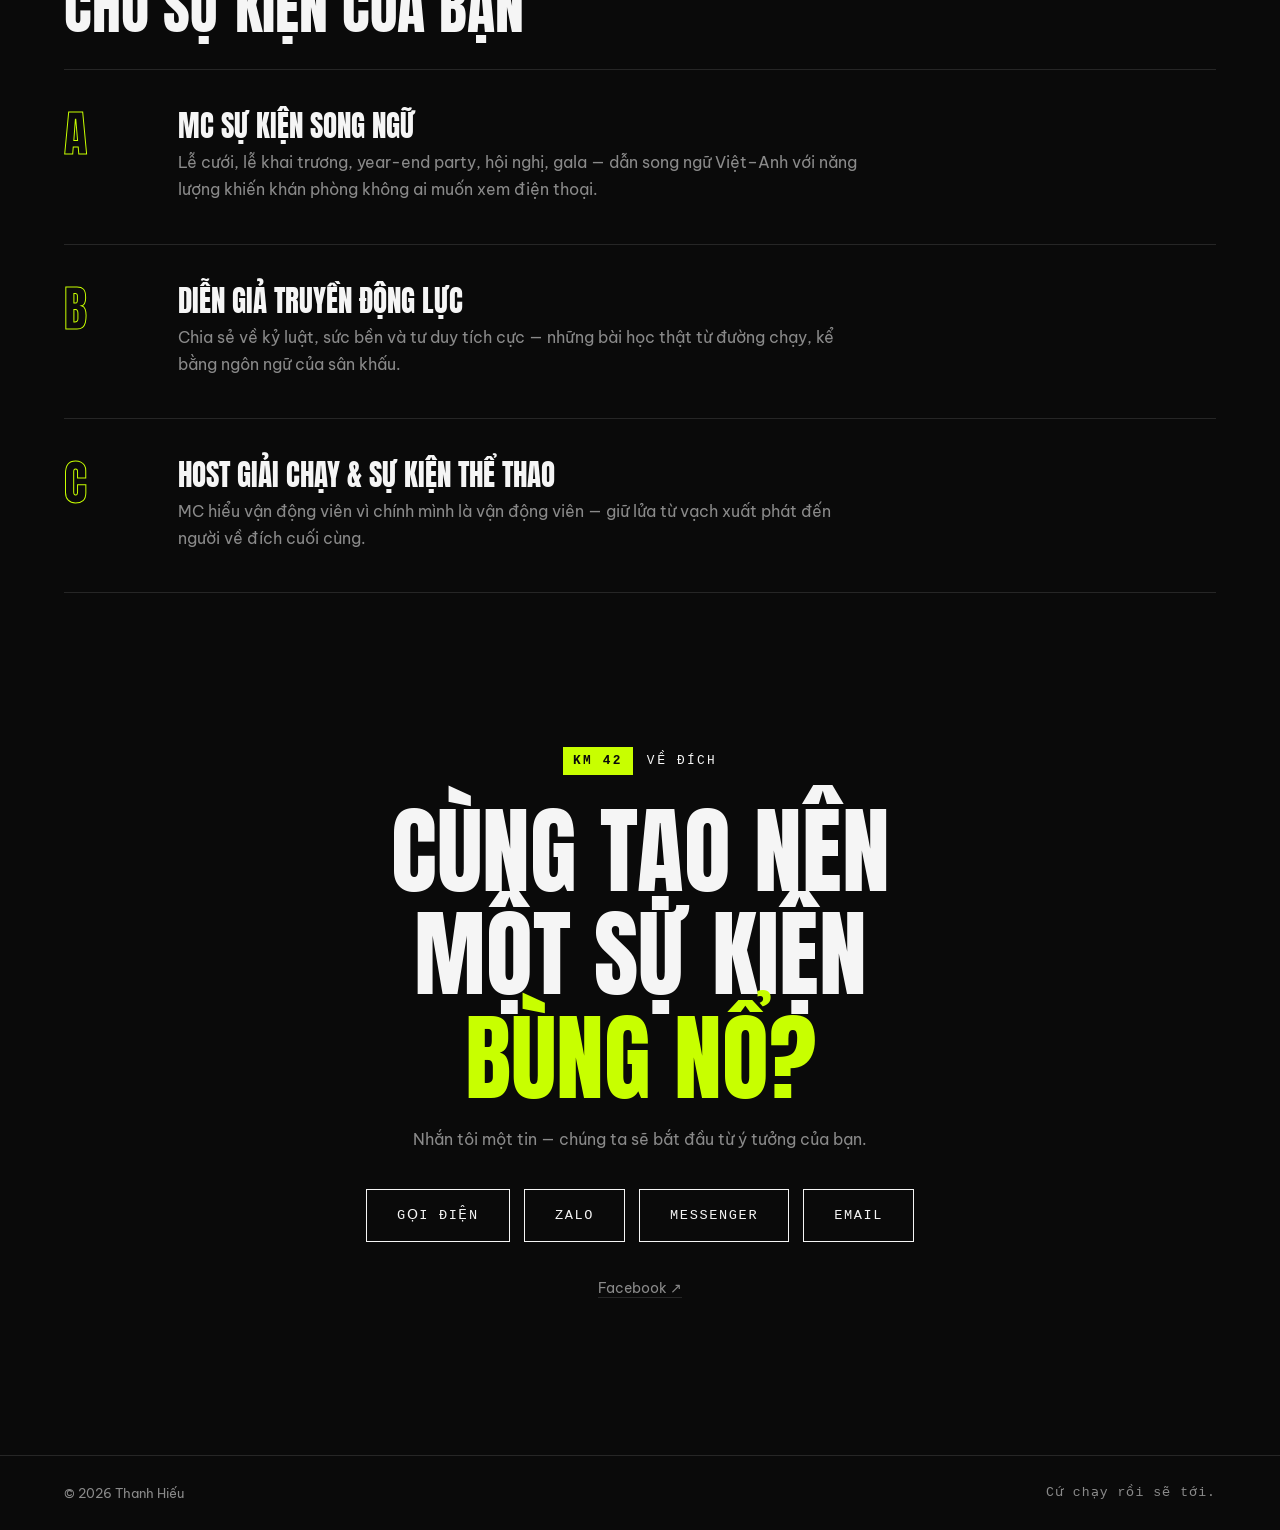
==== commit b7299992: "feat: new portrait wedding hero photo shared across devices Co-Authored-By: Claude Fable 5 <noreply@" ====
--- a/index.html
+++ b/index.html
@@ -35,10 +35,7 @@
 
     <!-- KM 00 · HERO -->
     <section class="hero" id="home">
-      <picture>
-        <source media="(max-width: 768px)" srcset="images/hero-mobile.jpg">
-        <img class="hero-img" src="images/hero.jpg" alt="MC đám cưới Thanh Hiếu dẫn dắt lễ cưới ngoài trời" data-fallback="images/hero.jpg">
-      </picture>
+      <img class="hero-img" src="images/hero.jpg" alt="MC đám cưới Thanh Hiếu dẫn dắt lễ cưới ngoài trời bên biển" data-fallback="images/hero.jpg">
       <div class="hero-overlay" aria-hidden="true"></div>
       <div class="hero-content">
         <p class="km-marker"><span class="km-num">KM 00</span><span class="km-label" data-i18n="hero.km">VẠCH XUẤT PHÁT</span></p>
--- a/css/style.css
+++ b/css/style.css
@@ -185,7 +185,8 @@
   width: 100%;
   height: 100%;
   object-fit: cover;
-  object-position: center 62%; /* keep the stage & people in frame, not the sky */
+  /* portrait photo on wide screens: show the band with the MC, not the sky */
+  object-position: 50% 40%;
   will-change: transform;
 }
 
@@ -200,9 +201,9 @@
     linear-gradient(100deg, rgba(10,10,10,0.7) 0%, rgba(10,10,10,0.32) 48%, rgba(10,10,10,0) 78%);
   /* spotlight: thin the scrim right where the MC stands so he pops
      out of the dark like under a stage light */
-  -webkit-mask-image: radial-gradient(ellipse 15% 36% at 27% 62%,
+  -webkit-mask-image: radial-gradient(ellipse 16% 44% at 62% 52%,
     rgba(0,0,0,0.12) 0%, rgba(0,0,0,0.55) 55%, #000 90%);
-  mask-image: radial-gradient(ellipse 15% 36% at 27% 62%,
+  mask-image: radial-gradient(ellipse 16% 44% at 62% 52%,
     rgba(0,0,0,0.12) 0%, rgba(0,0,0,0.55) 55%, #000 90%);
 }
 
@@ -657,14 +658,14 @@
   .site-header { gap: 12px; }
   .lang-switch { margin-left: auto; }
 
-  /* phones get the dedicated portrait wedding crop (hero-mobile.jpg via
-     <picture>): MC sits right-of-center, clear of the name at bottom-left */
+  /* phone crop of the portrait photo: slide window right so the MC
+     (at ~62% of image width) stays center-right, clear of the name */
   .hero-img,
-  .hero .img-fallback { object-position: 50% 62%; }
+  .hero .img-fallback { object-position: 75% 50%; }
   .hero-overlay {
-    -webkit-mask-image: radial-gradient(ellipse 36% 34% at 65% 60%,
+    -webkit-mask-image: radial-gradient(ellipse 38% 36% at 55% 50%,
       rgba(0, 0, 0, 0.12) 0%, rgba(0, 0, 0, 0.55) 55%, #000 90%);
-    mask-image: radial-gradient(ellipse 36% 34% at 65% 60%,
+    mask-image: radial-gradient(ellipse 38% 36% at 55% 50%,
       rgba(0, 0, 0, 0.12) 0%, rgba(0, 0, 0, 0.55) 55%, #000 90%);
   }
 
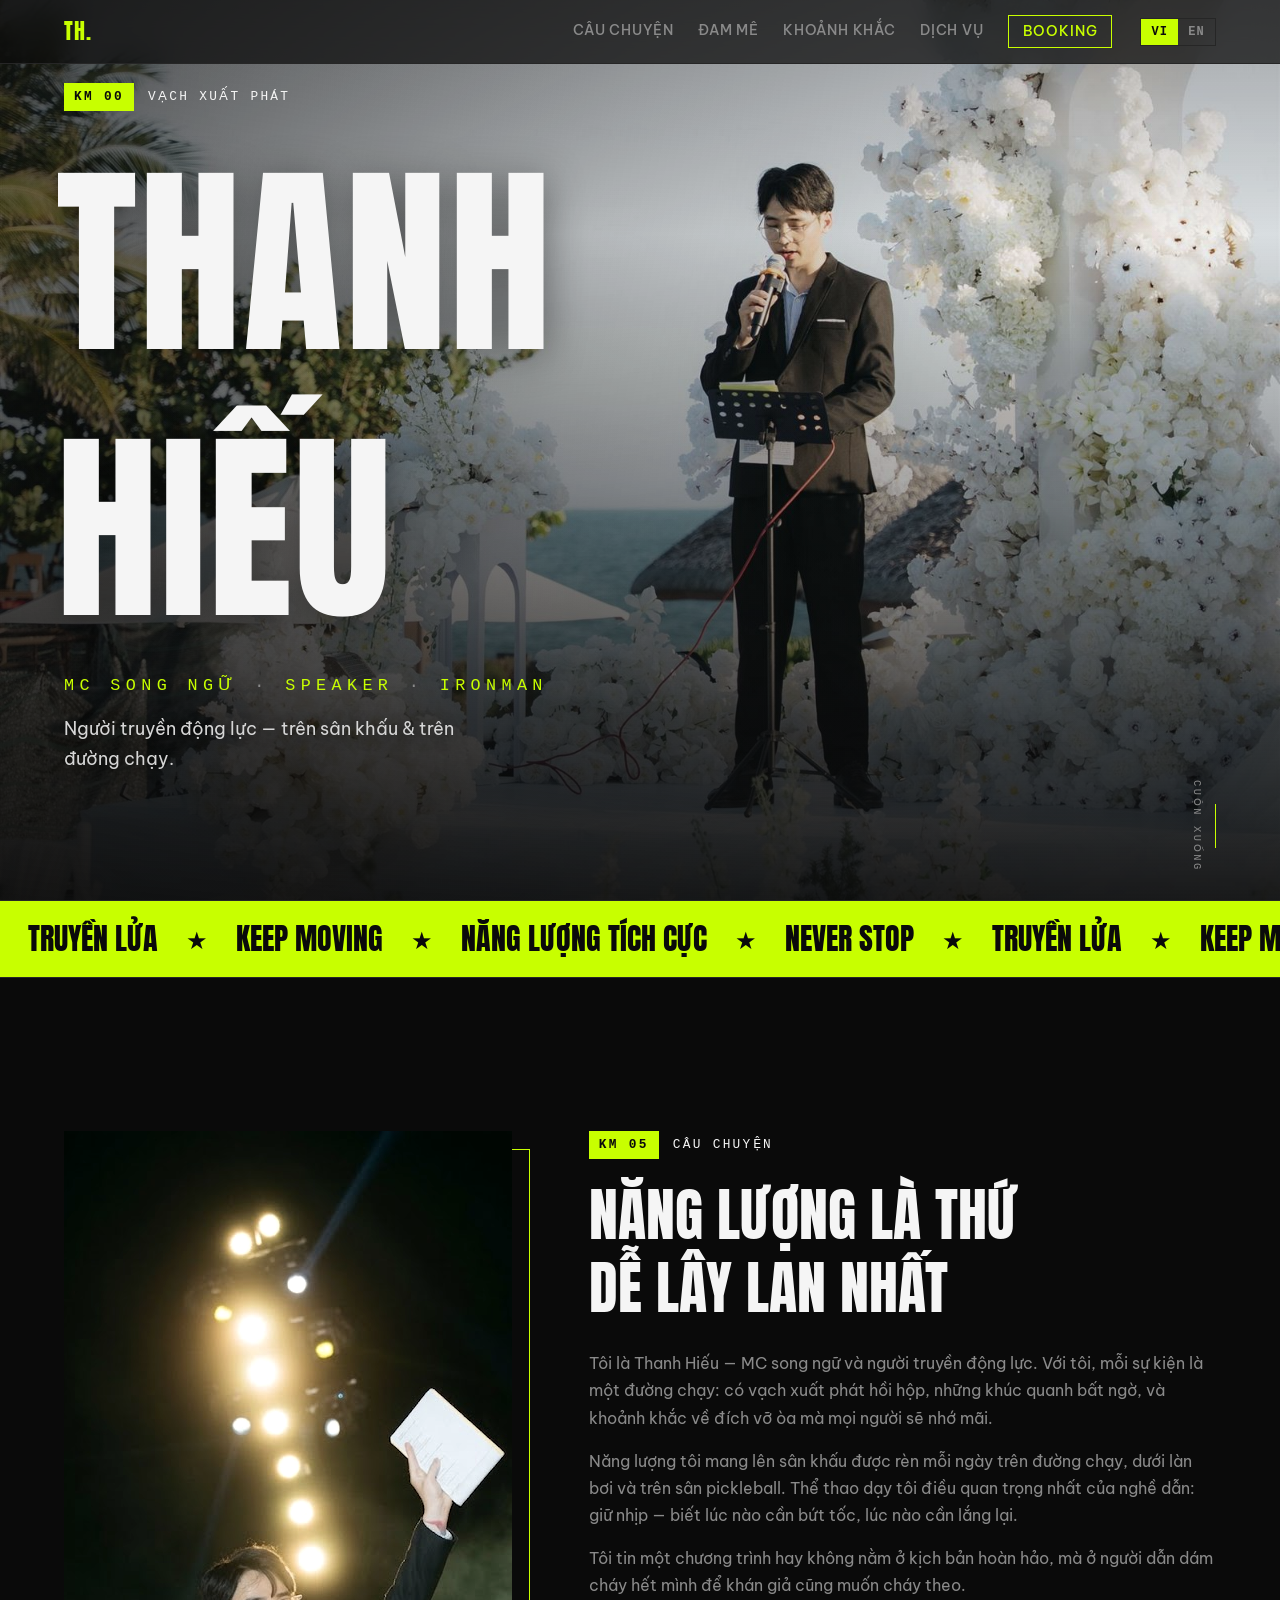
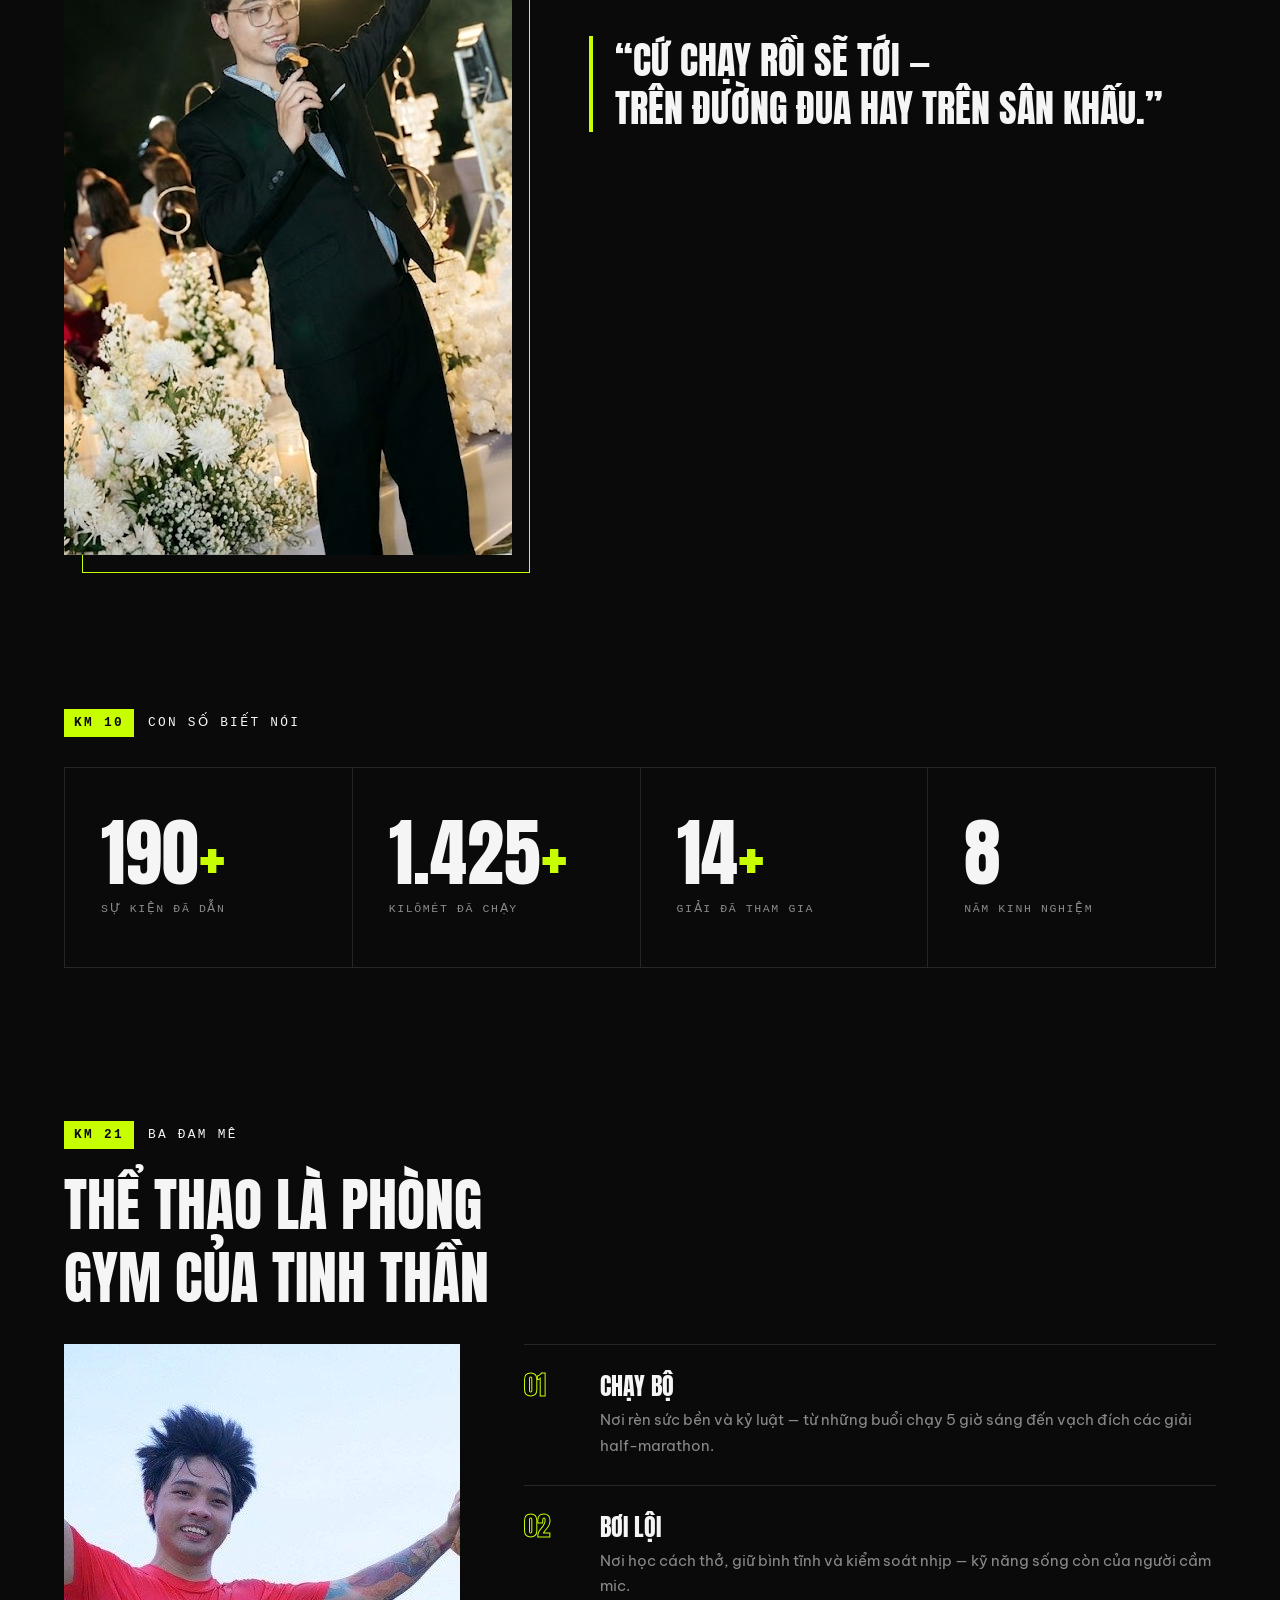
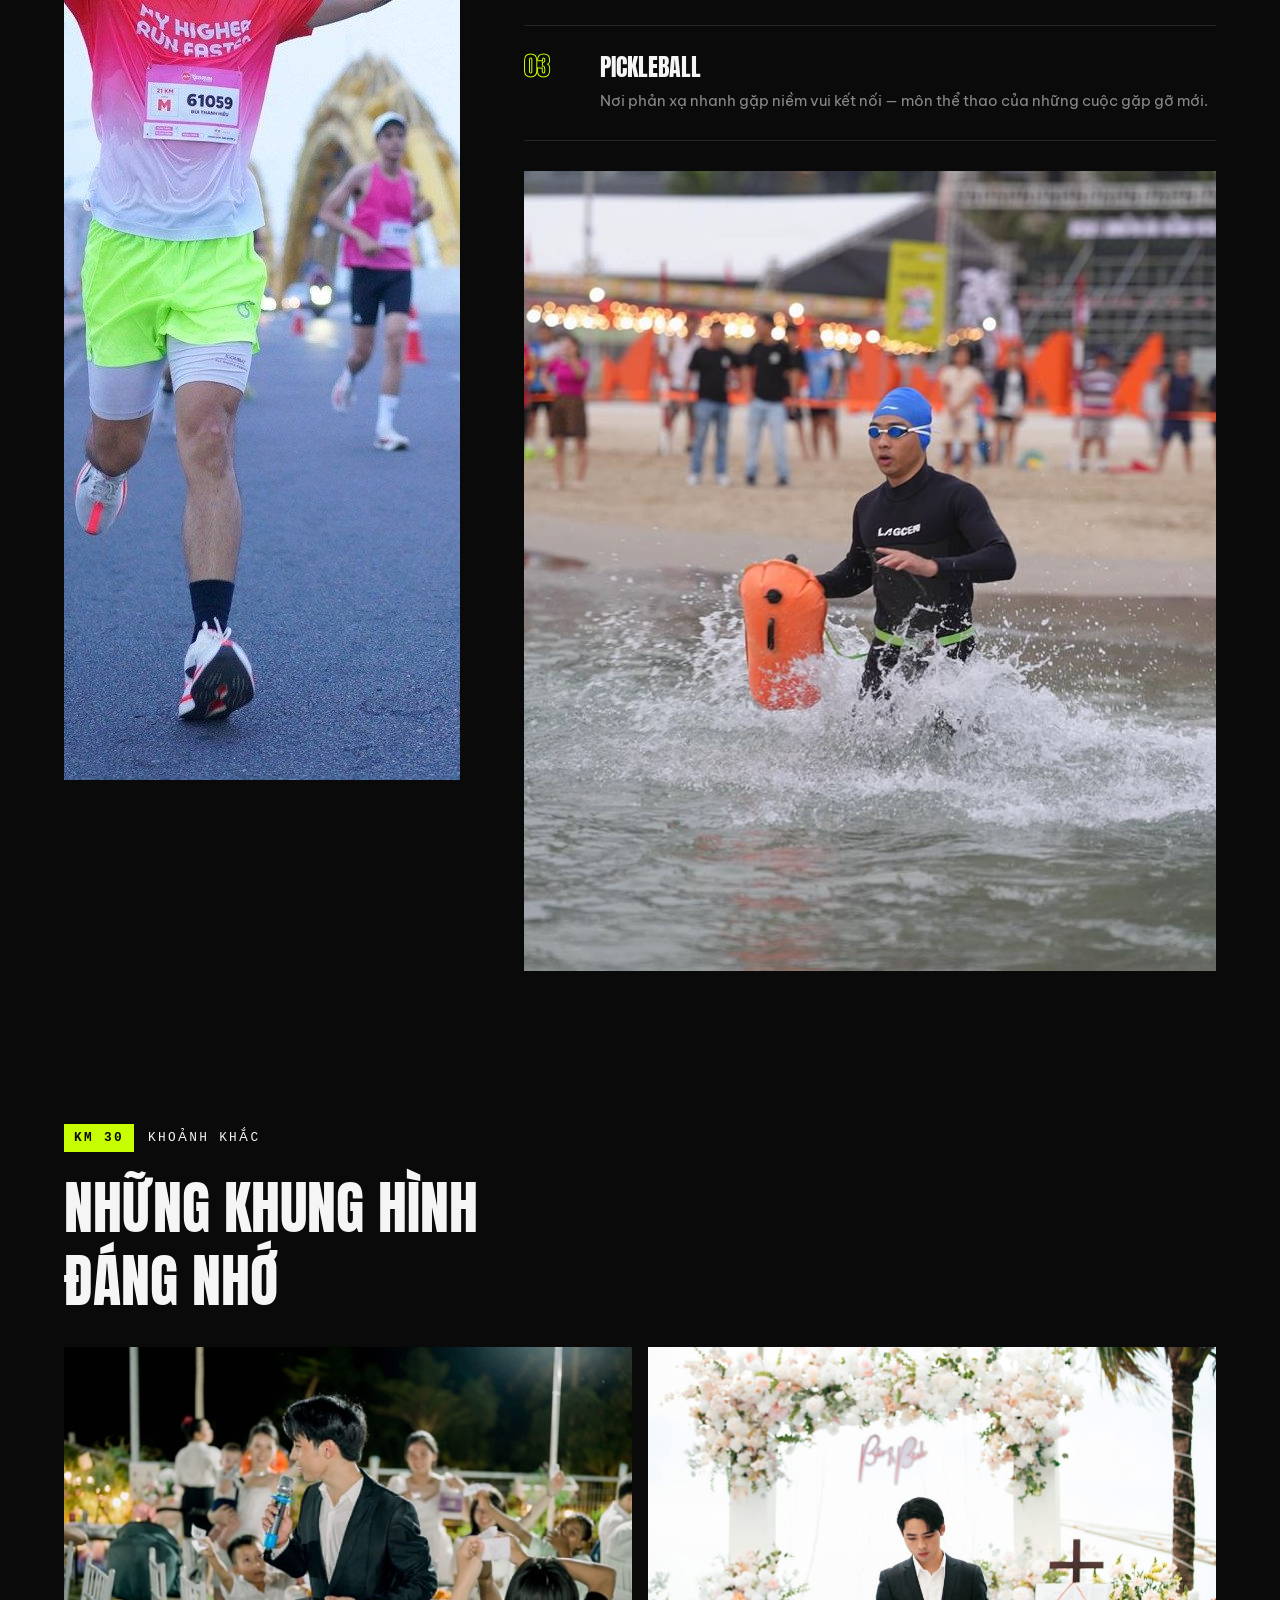
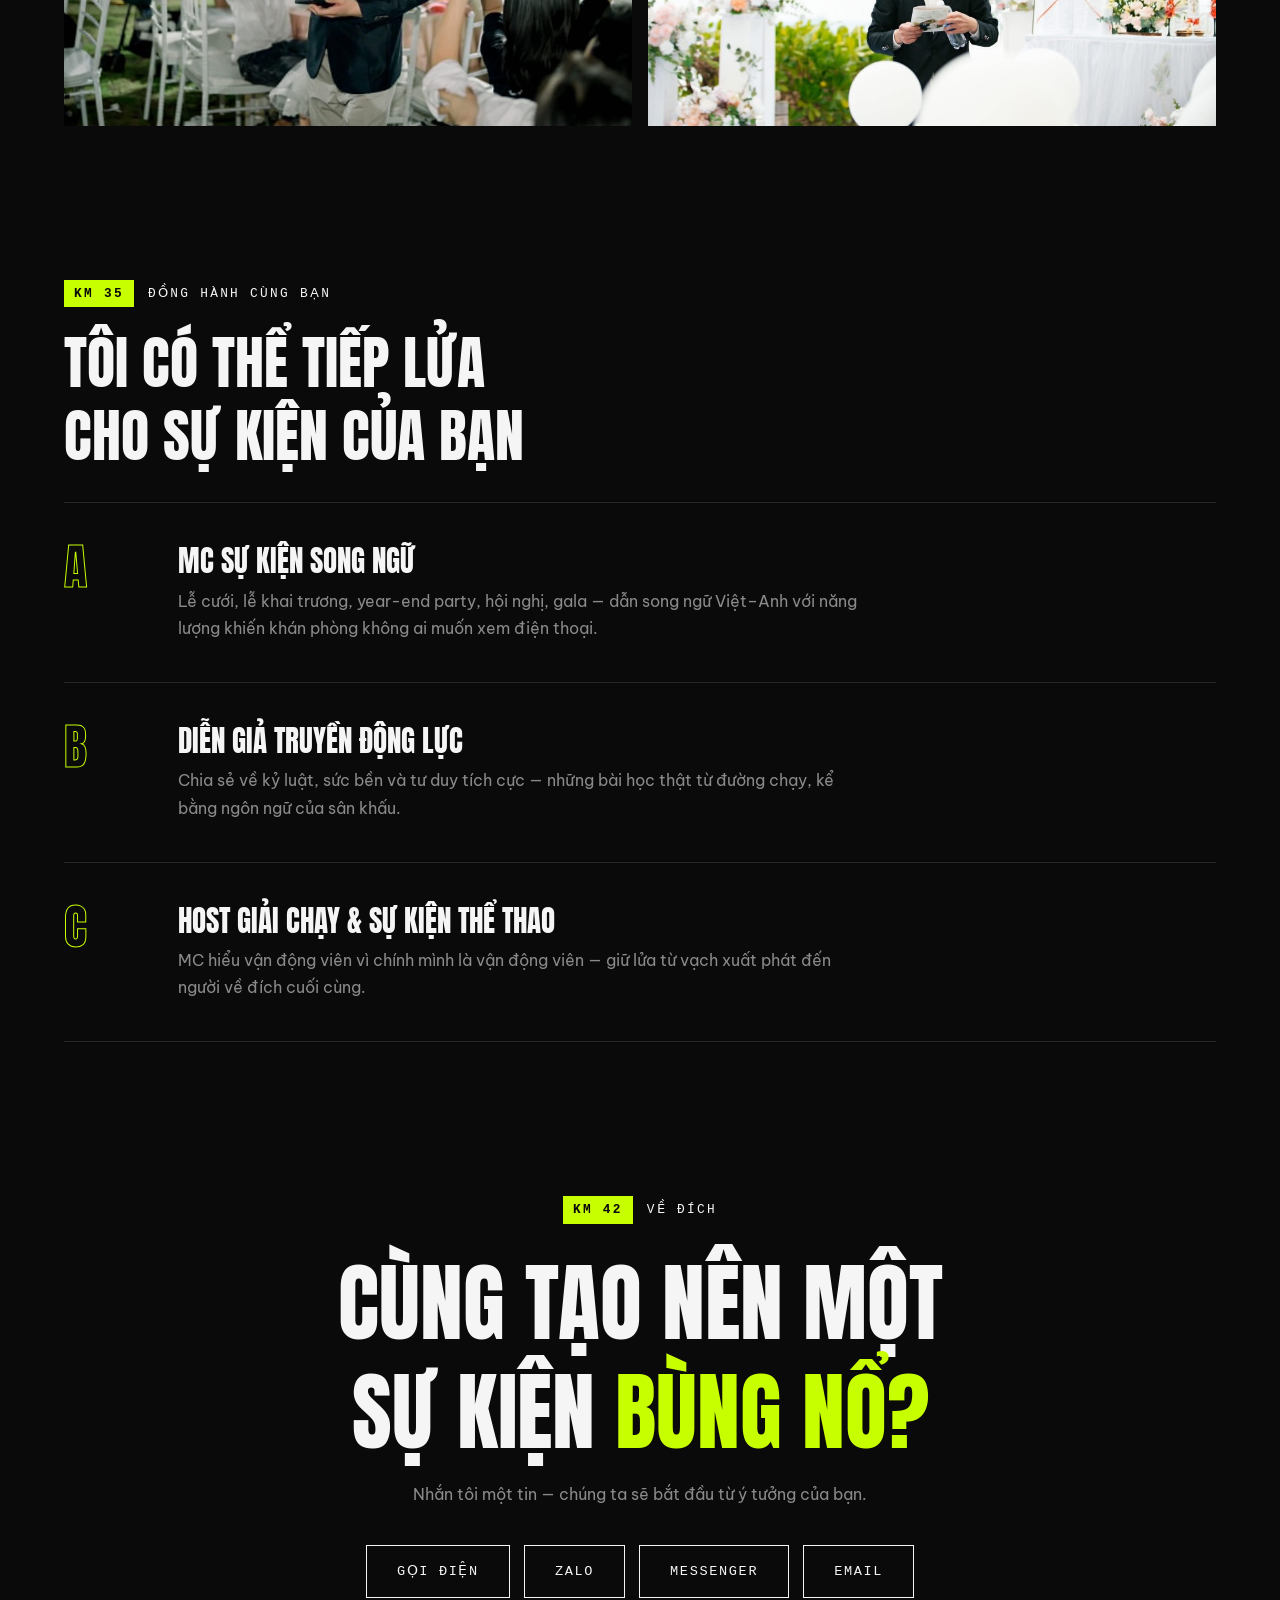
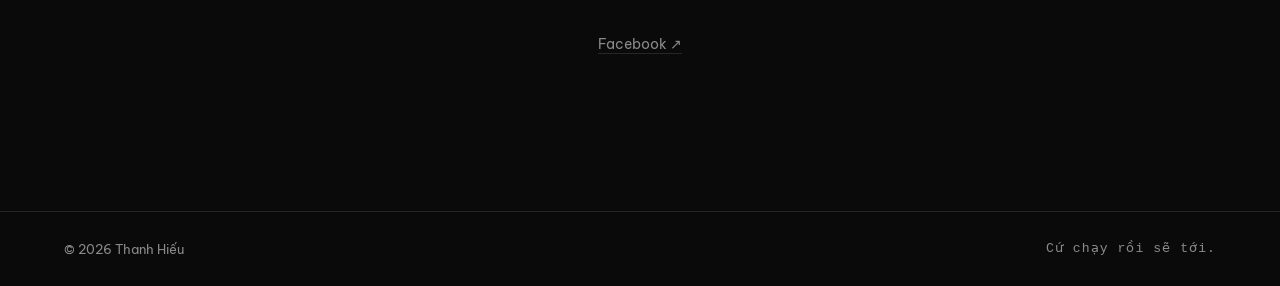
==== commit e03f83c7: "fix: dọn bộ ảnh, sửa dấu tiếng Việt chồng dòng, gỡ scrim dìm ảnh hero Nhóm A — chỉ dùng lại đúng các" ====
--- a/index.html
+++ b/index.html
@@ -7,12 +7,35 @@
   <meta name="description" content="Thanh Hiếu — MC đám cưới &amp; sự kiện song ngữ Việt–Anh, diễn giả truyền động lực. Năng lượng tích cực từ sân khấu đến đường chạy: chạy bộ, bơi lội, pickleball.">
   <meta property="og:title" content="Thanh Hiếu — MC Song Ngữ · Speaker · Ironman">
   <meta property="og:description" content="Người truyền động lực trên sân khấu và trên đường chạy.">
-  <meta property="og:image" content="images/hero.jpg">
+  <!-- ĐỔI TÊN MIỀN: og:image phải là URL tuyệt đối, nếu không Facebook/Zalo không lấy được ảnh -->
+  <meta property="og:image" content="https://DOI-TEN-MIEN-CUA-BAN.com/images/hero.jpg">
+  <meta property="og:image:width" content="1600">
+  <meta property="og:image:height" content="2400">
+  <meta property="og:url" content="https://DOI-TEN-MIEN-CUA-BAN.com/">
   <meta property="og:type" content="profile">
+  <meta property="og:locale" content="vi_VN">
+  <meta name="twitter:card" content="summary_large_image">
+  <link rel="icon" href="data:image/svg+xml,%3Csvg xmlns='http://www.w3.org/2000/svg' viewBox='0 0 32 32'%3E%3Crect width='32' height='32' fill='%230A0A0A'/%3E%3Ctext x='16' y='23' font-family='Arial Narrow,Arial,sans-serif' font-weight='700' font-size='19' fill='%23C8FF00' text-anchor='middle'%3ETH%3C/text%3E%3C/svg%3E">
   <link rel="preconnect" href="https://fonts.googleapis.com">
   <link rel="preconnect" href="https://fonts.gstatic.com" crossorigin>
   <link href="https://fonts.googleapis.com/css2?family=Anton&family=Be+Vietnam+Pro:wght@400;500;600;700&display=swap" rel="stylesheet">
   <link rel="stylesheet" href="css/style.css">
+  <script type="application/ld+json">
+  {
+    "@context": "https://schema.org",
+    "@type": "Person",
+    "name": "Bùi Thanh Hiếu",
+    "alternateName": "MC Thanh Hiếu",
+    "jobTitle": "MC song ngữ Việt–Anh · Diễn giả truyền động lực",
+    "description": "MC đám cưới và sự kiện song ngữ Việt–Anh, diễn giả truyền động lực, host giải chạy.",
+    "image": "https://DOI-TEN-MIEN-CUA-BAN.com/images/hero.jpg",
+    "url": "https://DOI-TEN-MIEN-CUA-BAN.com/",
+    "telephone": "+84364724641",
+    "email": "buihieu050898@gmail.com",
+    "knowsLanguage": ["vi", "en"],
+    "sameAs": ["https://www.facebook.com/thanh.hieu.43246"]
+  }
+  </script>
 </head>
 <body>
 
@@ -35,7 +58,8 @@
 
     <!-- KM 00 · HERO -->
     <section class="hero" id="home">
-      <img class="hero-img" src="images/hero.jpg" alt="MC đám cưới Thanh Hiếu dẫn dắt lễ cưới ngoài trời bên biển" data-fallback="images/hero.jpg">
+      <img class="hero-img" src="images/hero.jpg" width="1600" height="2400" fetchpriority="high"
+           alt="MC Thanh Hiếu cầm mic dẫn lễ cưới ngoài trời bên biển, bên cổng hoa trắng" data-fallback="images/hero.jpg">
       <div class="hero-overlay" aria-hidden="true"></div>
       <div class="hero-content">
         <p class="km-marker"><span class="km-num">KM 00</span><span class="km-label" data-i18n="hero.km">VẠCH XUẤT PHÁT</span></p>
@@ -70,7 +94,8 @@
     <!-- KM 05 · ABOUT -->
     <section class="about section" id="about">
       <div class="about-media reveal">
-        <img src="images/portrait.jpg" alt="Chân dung Thanh Hiếu" data-fallback="images/portrait.jpg">
+        <img src="images/portrait.jpg" width="682" height="1024" loading="lazy"
+             alt="MC Thanh Hiếu giơ tay cầm mic dưới ánh đèn sân khấu trong tiệc cưới" data-fallback="images/portrait.jpg">
       </div>
       <div class="about-body">
         <p class="km-marker reveal"><span class="km-num">KM 05</span><span class="km-label" data-i18n="about.km">CÂU CHUYỆN</span></p>
@@ -111,34 +136,40 @@
     <section class="passions section" id="passions">
       <p class="km-marker reveal"><span class="km-num">KM 21</span><span class="km-label" data-i18n="passions.km">BA ĐAM MÊ</span></p>
       <h2 class="section-title reveal" data-i18n="passions.title">Thể thao là phòng gym của tinh thần</h2>
-      <div class="passions-grid">
-        <article class="card reveal">
-          <div class="card-media">
-            <img src="images/sport-run.jpg" alt="Thanh Hiếu chạy bộ" data-fallback="images/sport-run.jpg">
-          </div>
-          <div class="card-body">
-            <h3 data-i18n="passions.run.title">Chạy bộ</h3>
-            <p data-i18n="passions.run.desc">Nơi rèn sức bền và kỷ luật — từ những buổi chạy 5 giờ sáng đến vạch đích các giải half-marathon.</p>
-          </div>
-        </article>
-        <article class="card reveal">
-          <div class="card-media">
-            <img src="images/sport-swim.jpg" alt="Thanh Hiếu bơi lội" data-fallback="images/sport-swim.jpg">
-          </div>
-          <div class="card-body">
-            <h3 data-i18n="passions.swim.title">Bơi lội</h3>
-            <p data-i18n="passions.swim.desc">Nơi học cách thở, giữ bình tĩnh và kiểm soát nhịp — kỹ năng sống còn của người cầm mic.</p>
-          </div>
-        </article>
-        <article class="card reveal">
-          <div class="card-media">
-            <img src="images/sport-pickleball.jpg" alt="Thanh Hiếu chơi pickleball" data-fallback="images/sport-pickleball.jpg">
-          </div>
-          <div class="card-body">
-            <h3 data-i18n="passions.pickle.title">Pickleball</h3>
-            <p data-i18n="passions.pickle.desc">Nơi phản xạ nhanh gặp niềm vui kết nối — môn thể thao của những cuộc gặp gỡ mới.</p>
-          </div>
-        </article>
+      <div class="passions-layout">
+        <figure class="passions-photo reveal">
+          <img src="images/sport-run.jpg" width="796" height="1036" loading="lazy"
+               alt="Thanh Hiếu về đích giải bán marathon 21km, hai tay dang rộng, số báo danh 61059">
+        </figure>
+        <div class="passions-body">
+          <ol class="passion-list">
+            <li class="passion reveal">
+              <span class="passion-idx" aria-hidden="true">01</span>
+              <div>
+                <h3 data-i18n="passions.run.title">Chạy bộ</h3>
+                <p data-i18n="passions.run.desc">Nơi rèn sức bền và kỷ luật — từ những buổi chạy 5 giờ sáng đến vạch đích các giải half-marathon.</p>
+              </div>
+            </li>
+            <li class="passion reveal">
+              <span class="passion-idx" aria-hidden="true">02</span>
+              <div>
+                <h3 data-i18n="passions.swim.title">Bơi lội</h3>
+                <p data-i18n="passions.swim.desc">Nơi học cách thở, giữ bình tĩnh và kiểm soát nhịp — kỹ năng sống còn của người cầm mic.</p>
+              </div>
+            </li>
+            <li class="passion reveal">
+              <span class="passion-idx" aria-hidden="true">03</span>
+              <div>
+                <h3 data-i18n="passions.pickle.title">Pickleball</h3>
+                <p data-i18n="passions.pickle.desc">Nơi phản xạ nhanh gặp niềm vui kết nối — môn thể thao của những cuộc gặp gỡ mới.</p>
+              </div>
+            </li>
+          </ol>
+          <figure class="passions-strip reveal">
+            <img src="images/sport-swim.jpg" width="1200" height="800" loading="lazy"
+                 alt="Thanh Hiếu lên bờ sau phần thi bơi biển tại một giải ba môn phối hợp">
+          </figure>
+        </div>
       </div>
     </section>
 
@@ -146,21 +177,14 @@
     <section class="gallery section" id="gallery">
       <p class="km-marker reveal"><span class="km-num">KM 30</span><span class="km-label" data-i18n="gallery.km">KHOẢNH KHẮC</span></p>
       <h2 class="section-title reveal" data-i18n="gallery.title">Những khung hình đáng nhớ</h2>
-      <button class="gallery-item gallery-lead reveal" type="button">
-        <img src="images/gallery-1.jpg" alt="Khoảnh khắc 1" data-fallback="images/gallery-1.jpg">
-      </button>
-      <div class="gallery-grid">
+      <div class="gallery-pair">
         <button class="gallery-item reveal" type="button">
-          <img src="images/gallery-2.jpg" alt="Khoảnh khắc 2" data-fallback="images/gallery-2.jpg">
+          <img src="images/moment-crowd.jpg" width="2048" height="1363" loading="lazy"
+               alt="MC Thanh Hiếu cầm mic đi giữa bàn tiệc, khách giơ tay tham gia trò chơi trong tiệc cưới ngoài trời buổi tối">
         </button>
         <button class="gallery-item reveal" type="button">
-          <img src="images/gallery-3.jpg" alt="Khoảnh khắc 3" data-fallback="images/gallery-3.jpg">
-        </button>
-        <button class="gallery-item reveal" type="button">
-          <img src="images/gallery-4.jpg" alt="Khoảnh khắc 4" data-fallback="images/gallery-4.jpg">
-        </button>
-        <button class="gallery-item reveal" type="button">
-          <img src="images/gallery-5.jpg" alt="Khoảnh khắc 5" data-fallback="images/gallery-5.jpg">
+          <img src="images/moment-ceremony.jpg" width="2048" height="1366" loading="lazy"
+               alt="MC Thanh Hiếu xem lại kịch bản trước cổng hoa trong lễ cưới bên biển">
         </button>
       </div>
     </section>
--- a/css/style.css
+++ b/css/style.css
@@ -42,7 +42,10 @@
   font-family: var(--font-display);
   font-weight: 400;
   text-transform: uppercase;
-  line-height: 1.08; /* Vietnamese caps carry stacked diacritics — never tighter */
+  /* Anton: chữ hoa thường cao 0.86em, nhưng chữ có dấu 2 tầng (Ế Ộ Ự Ữ) cao 1.08em.
+     Mũ của dòng dưới đâm lên dòng trên nếu line-height <= 1.08 — "THANH/HIẾU" đọc
+     thành "THẠNH". Cần >= 1.25 mới có khoảng thở thật sự. Đừng siết xuống nữa. */
+  line-height: 1.26;
 }
 
 ::selection { background: var(--volt); color: #0A0A0A; }
@@ -149,6 +152,7 @@
 }
 .site-nav .nav-cta:hover { background: var(--volt); color: #0A0A0A; }
 .site-nav .nav-cta::after { display: none; }
+.site-nav .nav-cta.is-active { color: var(--volt); } /* CTA không bị is-active làm nhạt đi */
 
 .lang-switch {
   display: flex;
@@ -175,6 +179,7 @@
   display: flex;
   align-items: flex-end;
   isolation: isolate;
+  overflow: hidden; /* parallax dịch ảnh xuống — không cho tràn sang mục dưới */
 }
 
 .hero-img,
@@ -185,8 +190,8 @@
   width: 100%;
   height: 100%;
   object-fit: cover;
-  /* portrait photo on wide screens: show the band with the MC, not the sky */
-  object-position: 50% 40%;
+  /* ảnh dọc trên màn rộng: hạ khung xuống để thấy trọn người, bớt mảng trời trống */
+  object-position: 50% 62%;
   will-change: transform;
 }
 
@@ -194,17 +199,20 @@
   position: absolute;
   inset: 0;
   z-index: -1;
-  /* bright photos need a real scrim: heavy on the bottom-left where the
-     type sits, easing toward the right so the couple stays visible */
+  /* Scrim chỉ đủ để chữ đọc được, không dìm cả tấm ảnh:
+     đậm ở đáy (nơi đặt chữ), gần như trong suốt ở khoảng giữa–trên
+     để giữ vẻ sáng–trắng–sang của bối cảnh cưới. */
   background:
-    linear-gradient(to top, rgba(10,10,10,0.94) 0%, rgba(10,10,10,0.6) 34%, rgba(10,10,10,0.32) 62%, rgba(10,10,10,0.38) 100%),
-    linear-gradient(100deg, rgba(10,10,10,0.7) 0%, rgba(10,10,10,0.32) 48%, rgba(10,10,10,0) 78%);
-  /* spotlight: thin the scrim right where the MC stands so he pops
-     out of the dark like under a stage light */
-  -webkit-mask-image: radial-gradient(ellipse 16% 44% at 62% 52%,
-    rgba(0,0,0,0.12) 0%, rgba(0,0,0,0.55) 55%, #000 90%);
-  mask-image: radial-gradient(ellipse 16% 44% at 62% 52%,
-    rgba(0,0,0,0.12) 0%, rgba(0,0,0,0.55) 55%, #000 90%);
+    linear-gradient(to top,
+      rgba(10,10,10,0.92) 0%,
+      rgba(10,10,10,0.74) 20%,
+      rgba(10,10,10,0.34) 46%,
+      rgba(10,10,10,0.05) 74%,
+      rgba(10,10,10,0.30) 100%),
+    linear-gradient(102deg,
+      rgba(10,10,10,0.60) 0%,
+      rgba(10,10,10,0.18) 44%,
+      rgba(10,10,10,0) 70%);
 }
 
 .hero-content {
@@ -214,7 +222,8 @@
 
 .hero-name {
   /* poster crop: the name is bigger than the frame wants to allow */
-  font-size: clamp(4.2rem, 17vw, 13rem);
+  font-size: clamp(3.6rem, 16vw, 13rem);
+  line-height: 1.3; /* cỡ càng lớn dấu càng lấn — xem ghi chú line-height ở h1,h2,h3 */
   letter-spacing: 0.01em;
   margin: 18px 0 10px -0.04em;
   text-shadow: 0 6px 40px rgba(0, 0, 0, 0.45); /* lifts type off bright areas */
@@ -406,63 +415,61 @@
    Passions — KM 21
    ========================================================================== */
 
-.passions-grid {
+.passions-layout {
   display: grid;
-  grid-template-columns: repeat(3, 1fr);
-  gap: clamp(16px, 2.5vw, 28px);
+  grid-template-columns: minmax(220px, 4fr) 7fr;
+  gap: clamp(28px, 5vw, 64px);
+  align-items: start;
   margin-top: 30px;
 }
 
-.card {
-  background: var(--surface);
-  border: 1px solid var(--line);
-  overflow: hidden;
-  transition: border-color 0.25s;
-}
-.card:hover { border-color: var(--volt); }
-
-.card-media { overflow: hidden; aspect-ratio: 4 / 5; }
-.card-media img,
-.card-media .img-fallback {
+.passions-photo img {
   width: 100%;
-  height: 100%;
+  aspect-ratio: 3 / 4;
   object-fit: cover;
-  transition: transform 0.5s ease;
-}
-.card:hover .card-media img { transform: scale(1.06); }
-
-.card-body { padding: 22px 22px 26px; }
-.card-body h3 { font-size: 1.5rem; margin-bottom: 8px; }
-.card-body h3::after {
-  content: "";
-  display: block;
-  width: 34px;
-  height: 3px;
-  background: var(--volt);
-  margin-top: 8px;
-}
-.card-body p { color: var(--ink-dim); font-size: 0.92rem; }
+}
+
+.passion-list { list-style: none; border-top: 1px solid var(--line); }
+
+.passion {
+  display: grid;
+  grid-template-columns: 58px 1fr;
+  gap: 18px;
+  align-items: start;
+  padding: clamp(18px, 2.6vw, 26px) 0;
+  border-bottom: 1px solid var(--line);
+}
+
+.passion-idx {
+  font-family: var(--font-display);
+  font-size: 1.7rem;
+  line-height: 1;
+  color: transparent;
+  -webkit-text-stroke: 1px var(--volt);
+}
+
+.passion h3 { font-size: clamp(1.2rem, 2.2vw, 1.5rem); margin-bottom: 6px; }
+.passion p { color: var(--ink-dim); font-size: 0.94rem; }
+
+.passions-strip { margin-top: clamp(20px, 3vw, 30px); }
+.passions-strip img {
+  width: 100%;
+  aspect-ratio: 16 / 6;
+  object-fit: cover;
+  object-position: 50% 42%;
+}
 
 /* ==========================================================================
    Gallery — KM 30
    ========================================================================== */
 
-/* lead shot: shown complete at its natural ratio, never cropped */
-.gallery-lead {
-  display: block;
-  width: 100%;
+.gallery-pair {
+  display: grid;
+  grid-template-columns: repeat(2, 1fr);
+  gap: clamp(10px, 1.4vw, 16px);
   margin-top: 30px;
 }
-.gallery-lead img { width: 100%; height: auto; }
-
-.gallery-grid {
-  display: grid;
-  grid-template-columns: repeat(4, 1fr);
-  grid-auto-rows: clamp(140px, 22vw, 260px);
-  grid-auto-flow: dense;
-  gap: 10px;
-  margin-top: 10px;
-}
+.gallery-pair .gallery-item { aspect-ratio: 3 / 2; }
 
 .gallery-item {
   position: relative;
@@ -518,11 +525,13 @@
 .contact .km-marker { justify-content: center; }
 
 .contact-cta {
-  font-size: clamp(2.6rem, 8vw, 6rem);
+  font-size: clamp(2.3rem, 7.2vw, 5.4rem);
   margin: 24px auto 16px;
-  max-width: 14ch;
-}
-.contact-cta .volt { color: var(--volt); }
+  max-width: 18ch;
+  text-wrap: balance;
+}
+/* "bùng nổ?" luôn đi cùng nhau — tránh chữ "NỔ?" rơi trơ trọi một dòng */
+.contact-cta .volt { color: var(--volt); white-space: nowrap; }
 
 .contact-sub { color: var(--ink-dim); }
 
@@ -612,13 +621,26 @@
    ========================================================================== */
 
 .phone-modal {
+  /* dead-center of the viewport, whatever the scroll position */
+  position: fixed;
+  inset: 0;
+  margin: auto;
+  width: min(92vw, 460px);
+  height: fit-content;
   border: 1px solid var(--volt);
   background: var(--surface);
   color: var(--ink);
-  padding: clamp(28px, 5vw, 48px) clamp(32px, 6vw, 64px);
+  padding: clamp(28px, 5vw, 48px) clamp(24px, 5vw, 56px);
   text-align: center;
+  box-shadow: 0 30px 80px rgba(0, 0, 0, 0.6);
 }
 .phone-modal::backdrop { background: rgba(0, 0, 0, 0.85); }
+
+.phone-modal[open] { animation: modal-pop 0.22s ease; }
+@keyframes modal-pop {
+  from { transform: scale(0.92); opacity: 0; }
+  to   { transform: scale(1); opacity: 1; }
+}
 
 .phone-modal-label {
   font-family: var(--font-mono);
@@ -649,29 +671,37 @@
 
 @media (max-width: 1100px) {
   .stats-grid { grid-template-columns: repeat(2, 1fr); }
-  .passions-grid { grid-template-columns: 1fr; max-width: 480px; }
-  .gallery-grid { grid-template-columns: repeat(2, 1fr); }
+  .passions-layout { grid-template-columns: 1fr; }
+  .passions-photo { max-width: 420px; }
+}
+
+@media (max-width: 700px) {
+  .gallery-pair { grid-template-columns: 1fr; }
 }
 
 @media (max-width: 768px) {
-  .site-nav { display: none; } /* one-page site: hero CTA + scroll carries mobile nav */
+  /* Giữ lại đúng nút Booking trên mobile — ẩn hết thì mất luôn CTA quan trọng nhất */
+  .site-nav { gap: 0; margin-left: auto; }
+  .site-nav a:not(.nav-cta) { display: none; }
   .site-header { gap: 12px; }
-  .lang-switch { margin-left: auto; }
-
-  /* phone crop of the portrait photo: slide window right so the MC
-     (at ~62% of image width) stays center-right, clear of the name */
+  .lang-switch { margin-left: 12px; }
+
+  /* Trên máy dọc, ảnh tràn ngang: object-position X nhỏ = đẩy nhân vật sang phải,
+     nhường nửa trái cho khối tên. (75% cũ đang kéo anh về giữa, đúng ngược ý định.) */
   .hero-img,
-  .hero .img-fallback { object-position: 75% 50%; }
-  .hero-overlay {
-    -webkit-mask-image: radial-gradient(ellipse 38% 36% at 55% 50%,
-      rgba(0, 0, 0, 0.12) 0%, rgba(0, 0, 0, 0.55) 55%, #000 90%);
-    mask-image: radial-gradient(ellipse 38% 36% at 55% 50%,
-      rgba(0, 0, 0, 0.12) 0%, rgba(0, 0, 0, 0.55) 55%, #000 90%);
-  }
+  .hero .img-fallback { object-position: 34% 50%; }
+
+  /* 0.32em làm "IRONMAN" rơi xuống dòng riêng, bỏ lại dấu · lơ lửng cuối dòng */
+  .hero-roles { letter-spacing: 0.16em; }
 
   .about { grid-template-columns: 1fr; }
   .about-media { max-width: 420px; }
   .about-media::after { inset: 12px -12px -12px 12px; }
+}
+
+/* JS tắt/lỗi => .reveal kẹt ở opacity:0 và cả trang trắng. Hiện nội dung ra. */
+@media (scripting: none) {
+  .reveal { opacity: 1; transform: none; }
 }
 
 @media (prefers-reduced-motion: reduce) {
@@ -679,4 +709,5 @@
   .marquee-track { animation: none; }
   .scroll-cue-line { animation: none; }
   .reveal { opacity: 1; transform: none; transition: none; }
-}
+  .phone-modal[open] { animation: none; }
+}
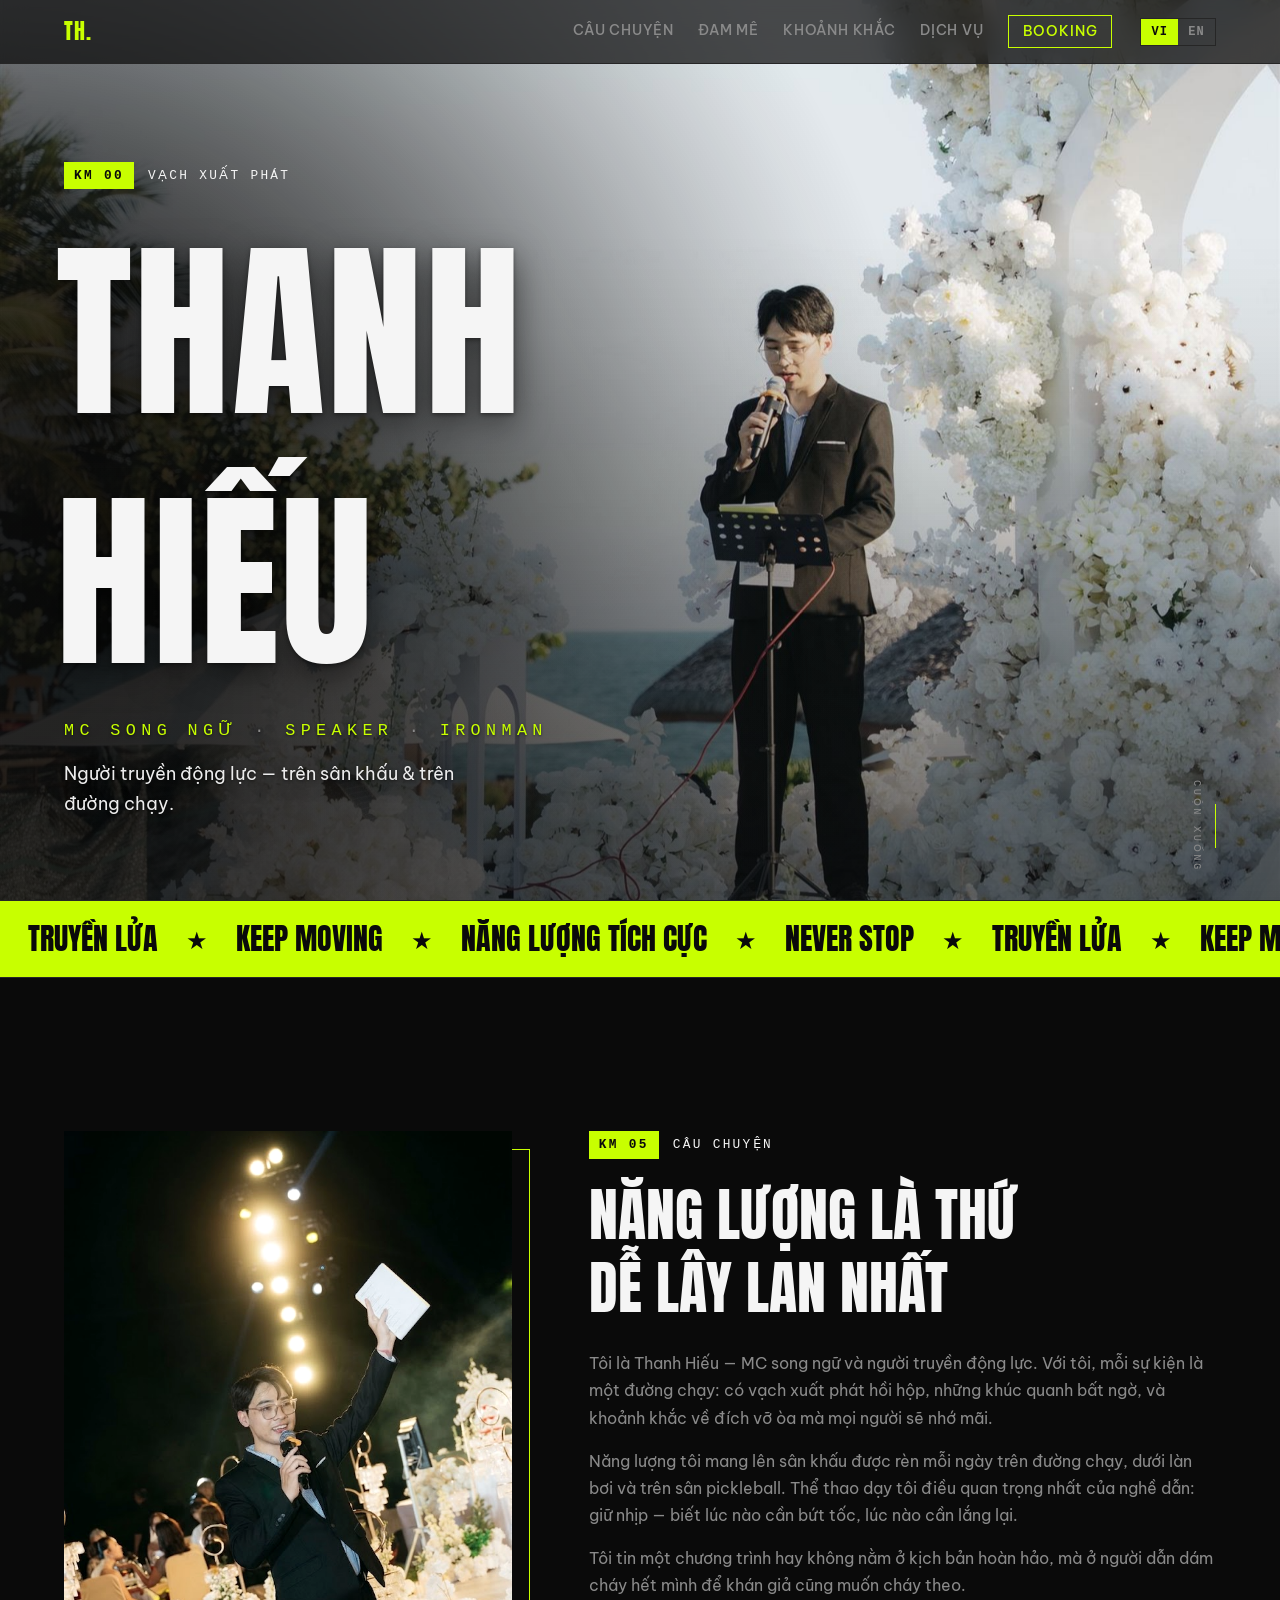
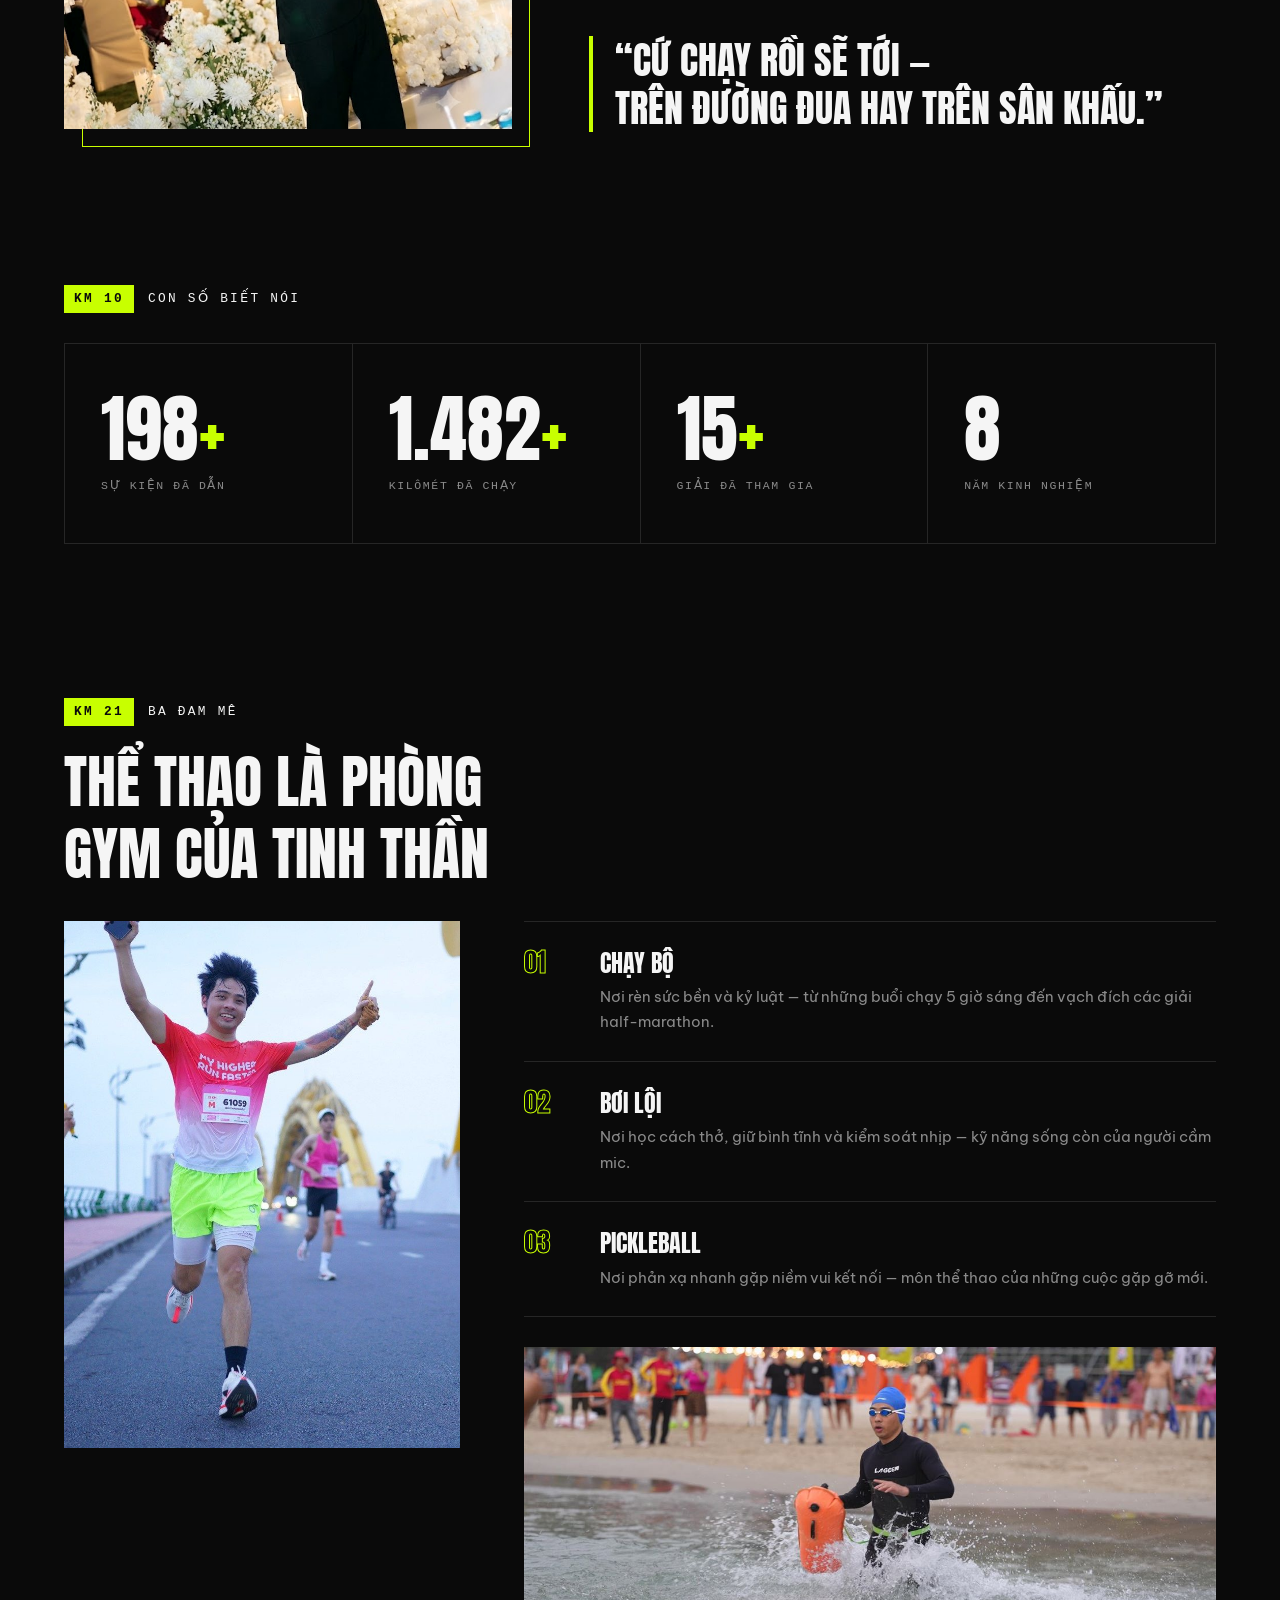
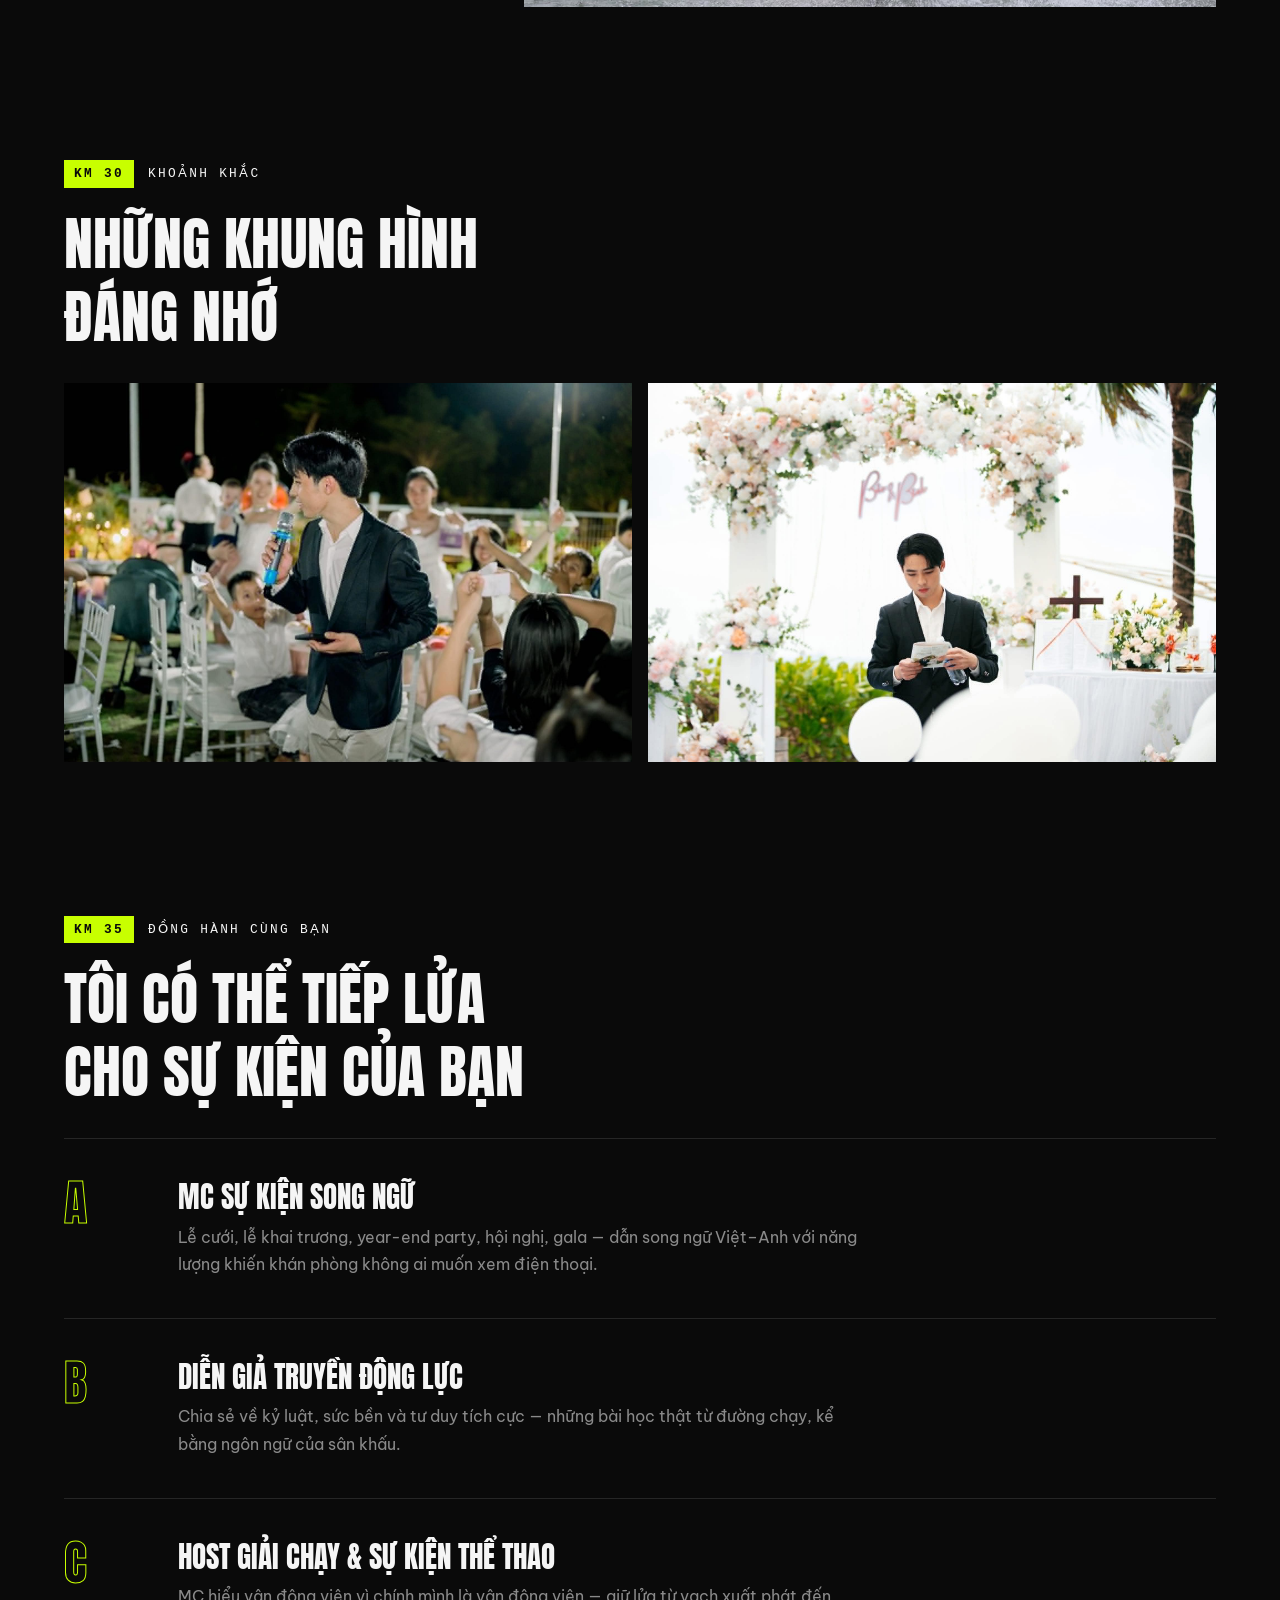
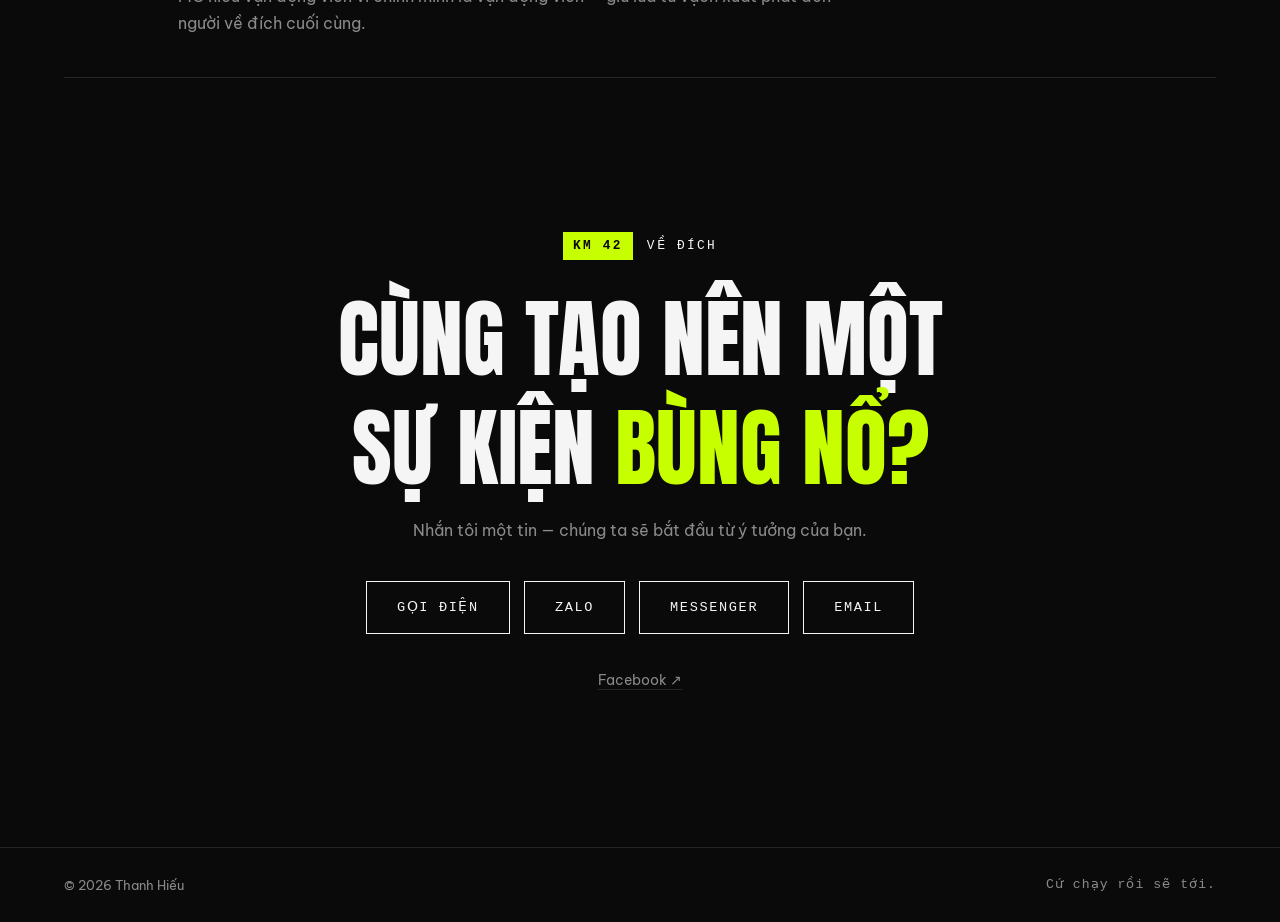
==== commit eaf86377: "feat: thêm teaching.html — trang gia sư tiếng Anh giao tiếp Cùng một người, hai nhóm khách hoàn toàn" ====
--- a/index.html
+++ b/index.html
@@ -255,6 +255,7 @@
     </div>
   </dialog>
 
-  <script src="js/main.js"></script>
+  <script src="js/i18n-mc.js"></script>
+  <script src="js/site.js"></script>
 </body>
 </html>
--- a/css/style.css
+++ b/css/style.css
@@ -34,7 +34,11 @@
   overflow-x: hidden;
 }
 
-img { max-width: 100%; display: block; }
+/* height:auto là bắt buộc khi thẻ <img> có thuộc tính width/height (thêm vào để
+   trình duyệt giữ chỗ, tránh giật layout): nếu thiếu, chiều cao trong HTML sẽ
+   thắng aspect-ratio của CSS và ảnh bị kéo sai tỷ lệ. Các rule đặt height:100%
+   theo class vẫn thắng dòng này nên không ảnh hưởng. */
+img { max-width: 100%; height: auto; display: block; }
 
 a { color: inherit; text-decoration: none; }
 
@@ -190,8 +194,11 @@
   width: 100%;
   height: 100%;
   object-fit: cover;
-  /* ảnh dọc trên màn rộng: hạ khung xuống để thấy trọn người, bớt mảng trời trống */
-  object-position: 50% 62%;
+  /* Ảnh dọc trên màn ngang: chỉ số này quyết định đầu nhân vật nằm ở đâu.
+     Càng lớn thì khung càng trượt xuống và người càng bị đẩy lên — 62% làm
+     đầu chui vào sau header. 50% giữ đầu cách header >= ~150px ở mọi khổ
+     màn hình desktop thông dụng (1280–1920 rộng, 800–1100 cao). */
+  object-position: 50% 50%;
   will-change: transform;
 }
 
@@ -199,34 +206,60 @@
   position: absolute;
   inset: 0;
   z-index: -1;
-  /* Scrim chỉ đủ để chữ đọc được, không dìm cả tấm ảnh:
-     đậm ở đáy (nơi đặt chữ), gần như trong suốt ở khoảng giữa–trên
-     để giữ vẻ sáng–trắng–sang của bối cảnh cưới. */
+  /* Một vệt tối DUY NHẤT toả từ góc dưới-trái — nơi đặt tên và phụ đề.
+     Trước đây dùng 2 lớp (một chéo 102deg + một dọc đậm ở cả trên lẫn dưới):
+     mắt thấy tối → sáng → tối cộng một đường biên chéo, ra thành vệt loang.
+     Radial nhiều chặng thì chuyển màu liền, không có cạnh, và nhạt dần đúng
+     về phía phải nơi có nhân vật và cổng hoa.
+     Tâm đặt ở giữa mép trái (0% 55%) chứ không phải góc dưới — neo ở góc thì
+     phần trên khối tên nằm ngoài tầm với, chữ trắng trôi trên nền trời sáng. */
   background:
+    radial-gradient(72% 95% at 0% 55%,
+      rgba(10,10,10,0.90) 0%,
+      rgba(10,10,10,0.87) 12%,
+      rgba(10,10,10,0.82) 22%,
+      rgba(10,10,10,0.76) 31%,
+      rgba(10,10,10,0.68) 40%,
+      rgba(10,10,10,0.58) 49%,
+      rgba(10,10,10,0.47) 58%,
+      rgba(10,10,10,0.35) 67%,
+      rgba(10,10,10,0.23) 76%,
+      rgba(10,10,10,0.13) 85%,
+      rgba(10,10,10,0.05) 93%,
+      rgba(10,10,10,0) 100%),
+    /* gờ tối mỏng sát đáy, giữ chân khối chữ */
     linear-gradient(to top,
-      rgba(10,10,10,0.92) 0%,
-      rgba(10,10,10,0.74) 20%,
-      rgba(10,10,10,0.34) 46%,
-      rgba(10,10,10,0.05) 74%,
-      rgba(10,10,10,0.30) 100%),
-    linear-gradient(102deg,
-      rgba(10,10,10,0.60) 0%,
-      rgba(10,10,10,0.18) 44%,
-      rgba(10,10,10,0) 70%);
+      rgba(10,10,10,0.62) 0%,
+      rgba(10,10,10,0.56) 10%,
+      rgba(10,10,10,0.45) 20%,
+      rgba(10,10,10,0.32) 30%,
+      rgba(10,10,10,0.20) 41%,
+      rgba(10,10,10,0.11) 52%,
+      rgba(10,10,10,0.04) 63%,
+      rgba(10,10,10,0) 74%);
 }
 
 .hero-content {
-  padding: 0 var(--pad-x) clamp(96px, 14vh, 150px);
+  /* padding-top phải chừa đủ chỗ cho header: khối chữ căn đáy, nên trên màn
+     thấp nó đội lên và dòng "KM 00" chui vào sau thanh header nếu không chừa. */
+  padding:
+    calc(var(--header-h) + clamp(12px, 3vh, 32px))
+    var(--pad-x)
+    clamp(64px, 9vh, 130px);
   width: 100%;
 }
 
 .hero-name {
   /* poster crop: the name is bigger than the frame wants to allow */
-  font-size: clamp(3.6rem, 16vw, 13rem);
+  /* chặn theo cả chiều cao màn hình (22vh), nếu không trên laptop màn thấp
+     tên sẽ cao hơn cả khung hero và đẩy mọi thứ khác ra ngoài */
+  font-size: clamp(3.2rem, min(15vw, 22vh), 13rem);
   line-height: 1.3; /* cỡ càng lớn dấu càng lấn — xem ghi chú line-height ở h1,h2,h3 */
   letter-spacing: 0.01em;
   margin: 18px 0 10px -0.04em;
-  text-shadow: 0 6px 40px rgba(0, 0, 0, 0.45); /* lifts type off bright areas */
+  /* bóng đôi: một lớp sát nét để tách chữ khỏi nền, một lớp toả rộng để
+     nâng cả khối chữ lên khỏi vùng ảnh sáng */
+  text-shadow: 0 2px 4px rgba(0, 0, 0, 0.40), 0 10px 34px rgba(0, 0, 0, 0.55);
 }
 
 .hero-roles {
@@ -234,15 +267,16 @@
   font-size: clamp(0.85rem, 2vw, 1.05rem);
   letter-spacing: 0.32em;
   color: var(--volt);
+  text-shadow: 0 1px 3px rgba(0, 0, 0, 0.6);
 }
 .hero-roles .dot { color: var(--ink-dim); }
 
 .hero-sub {
   margin-top: 14px;
   max-width: 34ch;
-  color: #D6D6D6;
+  color: #ECECEC;
   font-size: clamp(0.95rem, 1.6vw, 1.1rem);
-  text-shadow: 0 2px 14px rgba(0, 0, 0, 0.5);
+  text-shadow: 0 1px 3px rgba(0, 0, 0, 0.55), 0 4px 18px rgba(0, 0, 0, 0.5);
 }
 
 .scroll-cue {
@@ -711,3 +745,203 @@
   .reveal { opacity: 1; transform: none; transition: none; }
   .phone-modal[open] { animation: none; }
 }
+
+/* ==========================================================================
+   TRANG DẠY TIẾNG ANH (teaching.html) — body.page-teaching
+   Dùng chung token và hầu hết component với trang MC, chỉ hạ tông:
+   chữ Anton chỉ dùng cho tiêu đề, màu volt chỉ dùng làm điểm nhấn nhỏ.
+   ========================================================================== */
+
+/* --- Hero chia đôi (không phủ kín ảnh như trang MC) --- */
+.hero-teach {
+  display: grid;
+  grid-template-columns: 7fr 5fr;
+  gap: clamp(32px, 5vw, 72px);
+  align-items: center;
+  max-width: 1280px;
+  margin: 0 auto;
+  padding: calc(var(--header-h) + clamp(48px, 9vh, 96px)) var(--pad-x) clamp(56px, 8vh, 96px);
+}
+
+.hero-teach-body .km-marker { margin-bottom: 18px; }
+
+.hero-name-teach {
+  font-family: var(--font-display);
+  font-weight: 400;
+  text-transform: uppercase;
+  /* nhỏ hơn tên riêng ở trang MC: đây là lời chào hàng, không phải poster */
+  font-size: clamp(2.9rem, min(7.5vw, 15vh), 5.6rem);
+  line-height: 1.24; /* dấu 2 tầng — xem ghi chú line-height ở h1,h2,h3 */
+  margin: 0 0 14px -0.03em;
+}
+
+.hero-teach .hero-roles { font-size: clamp(0.78rem, 1.4vw, 0.92rem); letter-spacing: 0.22em; }
+.hero-teach .hero-sub { margin-top: 16px; max-width: 46ch; text-shadow: none; }
+
+.hero-actions {
+  display: flex;
+  flex-wrap: wrap;
+  gap: 12px;
+  margin-top: 30px;
+}
+
+.btn-solid {
+  background: var(--volt);
+  border-color: var(--volt);
+  color: #0A0A0A;
+  font-weight: 700;
+}
+.btn-solid:hover { background: #DBFF3D; border-color: #DBFF3D; }
+
+.hero-teach-media { position: relative; }
+.hero-teach-media img {
+  width: 100%;
+  aspect-ratio: 3 / 4;
+  object-fit: cover;
+  filter: grayscale(15%) contrast(1.04);
+}
+.hero-teach-media::after { /* khung volt lệch, cùng ngôn ngữ với mục Câu chuyện */
+  content: "";
+  position: absolute;
+  inset: 16px -16px -16px 16px;
+  border: 1px solid var(--volt);
+  z-index: -1;
+}
+
+/* --- các khối chữ rộng hơn (trang này đọc là chính) --- */
+.about-body-wide { max-width: 68ch; }
+.passion-list-wide { max-width: 78ch; }
+.lead { color: var(--ink-dim); max-width: 62ch; margin-bottom: 26px; }
+
+.inline-link {
+  color: var(--volt);
+  border-bottom: 1px solid rgba(200, 255, 0, 0.35);
+  transition: border-color 0.2s;
+}
+.inline-link:hover { border-bottom-color: var(--volt); }
+
+/* --- Ô chờ video (thay bằng iframe thật khi có) --- */
+.video-slot {
+  display: flex;
+  flex-direction: column;
+  align-items: center;
+  justify-content: center;
+  gap: 14px;
+  aspect-ratio: 16 / 9;
+  max-width: 860px;
+  background:
+    repeating-linear-gradient(-45deg, transparent 0 22px, rgba(200, 255, 0, 0.04) 22px 44px),
+    var(--surface);
+  border: 1px dashed rgba(200, 255, 0, 0.35);
+  color: var(--ink-dim);
+  font-family: var(--font-mono);
+  font-size: 0.8rem;
+  letter-spacing: 0.08em;
+  text-align: center;
+  padding: 24px;
+}
+.video-slot-icon { font-size: 2.4rem; color: var(--volt); }
+.video-slot strong { color: var(--volt); font-weight: 400; }
+
+/* --- Hợp / chưa hợp --- */
+.fit-grid {
+  display: grid;
+  grid-template-columns: repeat(2, 1fr);
+  gap: clamp(16px, 2.5vw, 28px);
+  margin-top: 30px;
+}
+.fit-col {
+  border: 1px solid var(--line);
+  border-top-width: 3px;
+  padding: clamp(22px, 3vw, 32px);
+  background: var(--surface);
+}
+.fit-yes { border-top-color: var(--volt); }
+.fit-no  { border-top-color: #4A4A4A; }
+.fit-col h3 { font-size: 1.25rem; margin-bottom: 16px; }
+.fit-col ul { list-style: none; }
+.fit-col li {
+  position: relative;
+  padding-left: 26px;
+  margin-bottom: 12px;
+  color: var(--ink-dim);
+  font-size: 0.94rem;
+}
+.fit-col li::before { position: absolute; left: 0; top: -1px; font-size: 1rem; }
+.fit-yes li::before { content: "✓"; color: var(--volt); }
+.fit-no  li::before { content: "×"; color: #6A6A6A; }
+
+/* --- Lộ trình: cột mốc nối bằng một đường dọc --- */
+.roadmap { list-style: none; margin-top: 30px; }
+.stage {
+  position: relative;
+  display: grid;
+  grid-template-columns: 96px 1fr;
+  gap: clamp(18px, 3vw, 32px);
+  padding: 0 0 clamp(28px, 4vw, 40px) 0;
+}
+.stage::before { /* đường nối giữa các mốc */
+  content: "";
+  position: absolute;
+  left: 47px;
+  top: 26px;
+  bottom: 0;
+  width: 1px;
+  background: var(--line);
+}
+.stage:last-child::before { display: none; }
+.stage-km {
+  position: relative;
+  z-index: 1;
+  align-self: start;
+  justify-self: start;
+  background: var(--volt);
+  color: #0A0A0A;
+  font-family: var(--font-mono);
+  font-size: 0.75rem;
+  font-weight: 700;
+  letter-spacing: 0.12em;
+  padding: 4px 10px;
+}
+.stage h3 { font-size: clamp(1.15rem, 2.2vw, 1.5rem); margin-bottom: 8px; }
+.stage p { color: var(--ink-dim); max-width: 60ch; }
+
+/* --- Học phí --- */
+.plan-grid {
+  display: grid;
+  grid-template-columns: repeat(3, 1fr);
+  gap: 1px;
+  background: var(--line);
+  border: 1px solid var(--line);
+  margin-top: 30px;
+}
+.plan { background: var(--bg); padding: clamp(24px, 3.5vw, 38px); }
+.plan-featured { background: var(--surface); }
+.plan h3 { font-size: 1.3rem; margin-bottom: 14px; }
+.plan-price {
+  font-family: var(--font-display);
+  font-size: clamp(1.9rem, 4vw, 2.8rem);
+  line-height: 1.15;
+  color: var(--volt);
+}
+.plan-unit {
+  font-family: var(--font-mono);
+  font-size: 0.72rem;
+  letter-spacing: 0.12em;
+  text-transform: uppercase;
+  color: var(--ink-dim);
+  margin-top: 4px;
+}
+.plan-desc { color: var(--ink-dim); font-size: 0.92rem; margin-top: 16px; }
+.plan-note { color: var(--ink-dim); font-size: 0.9rem; margin-top: 20px; }
+
+.page-teaching .site-footer { justify-content: space-between; align-items: center; }
+
+@media (max-width: 900px) {
+  .hero-teach { grid-template-columns: 1fr; }
+  .hero-teach-media { max-width: 340px; order: -1; }
+  .fit-grid { grid-template-columns: 1fr; }
+  .plan-grid { grid-template-columns: 1fr; }
+  .stage { grid-template-columns: 1fr; gap: 12px; }
+  .stage::before { display: none; }
+}
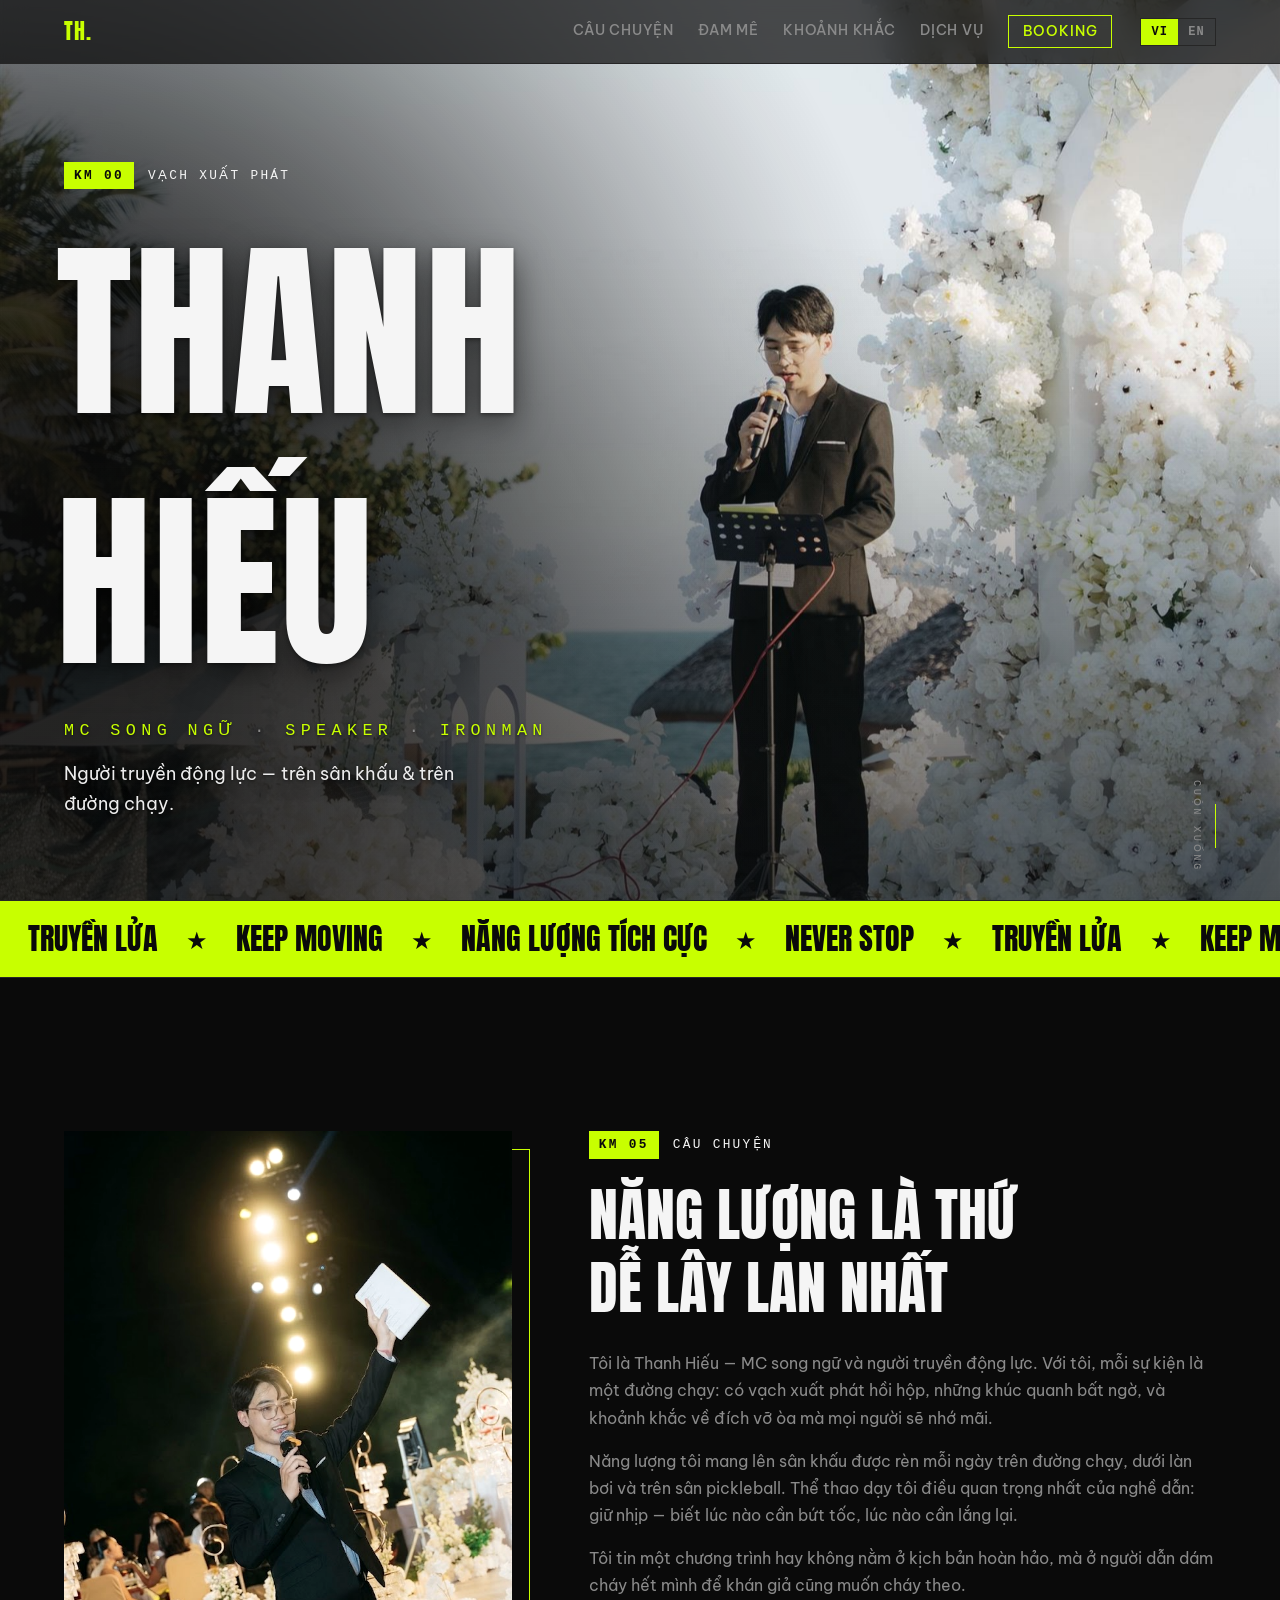
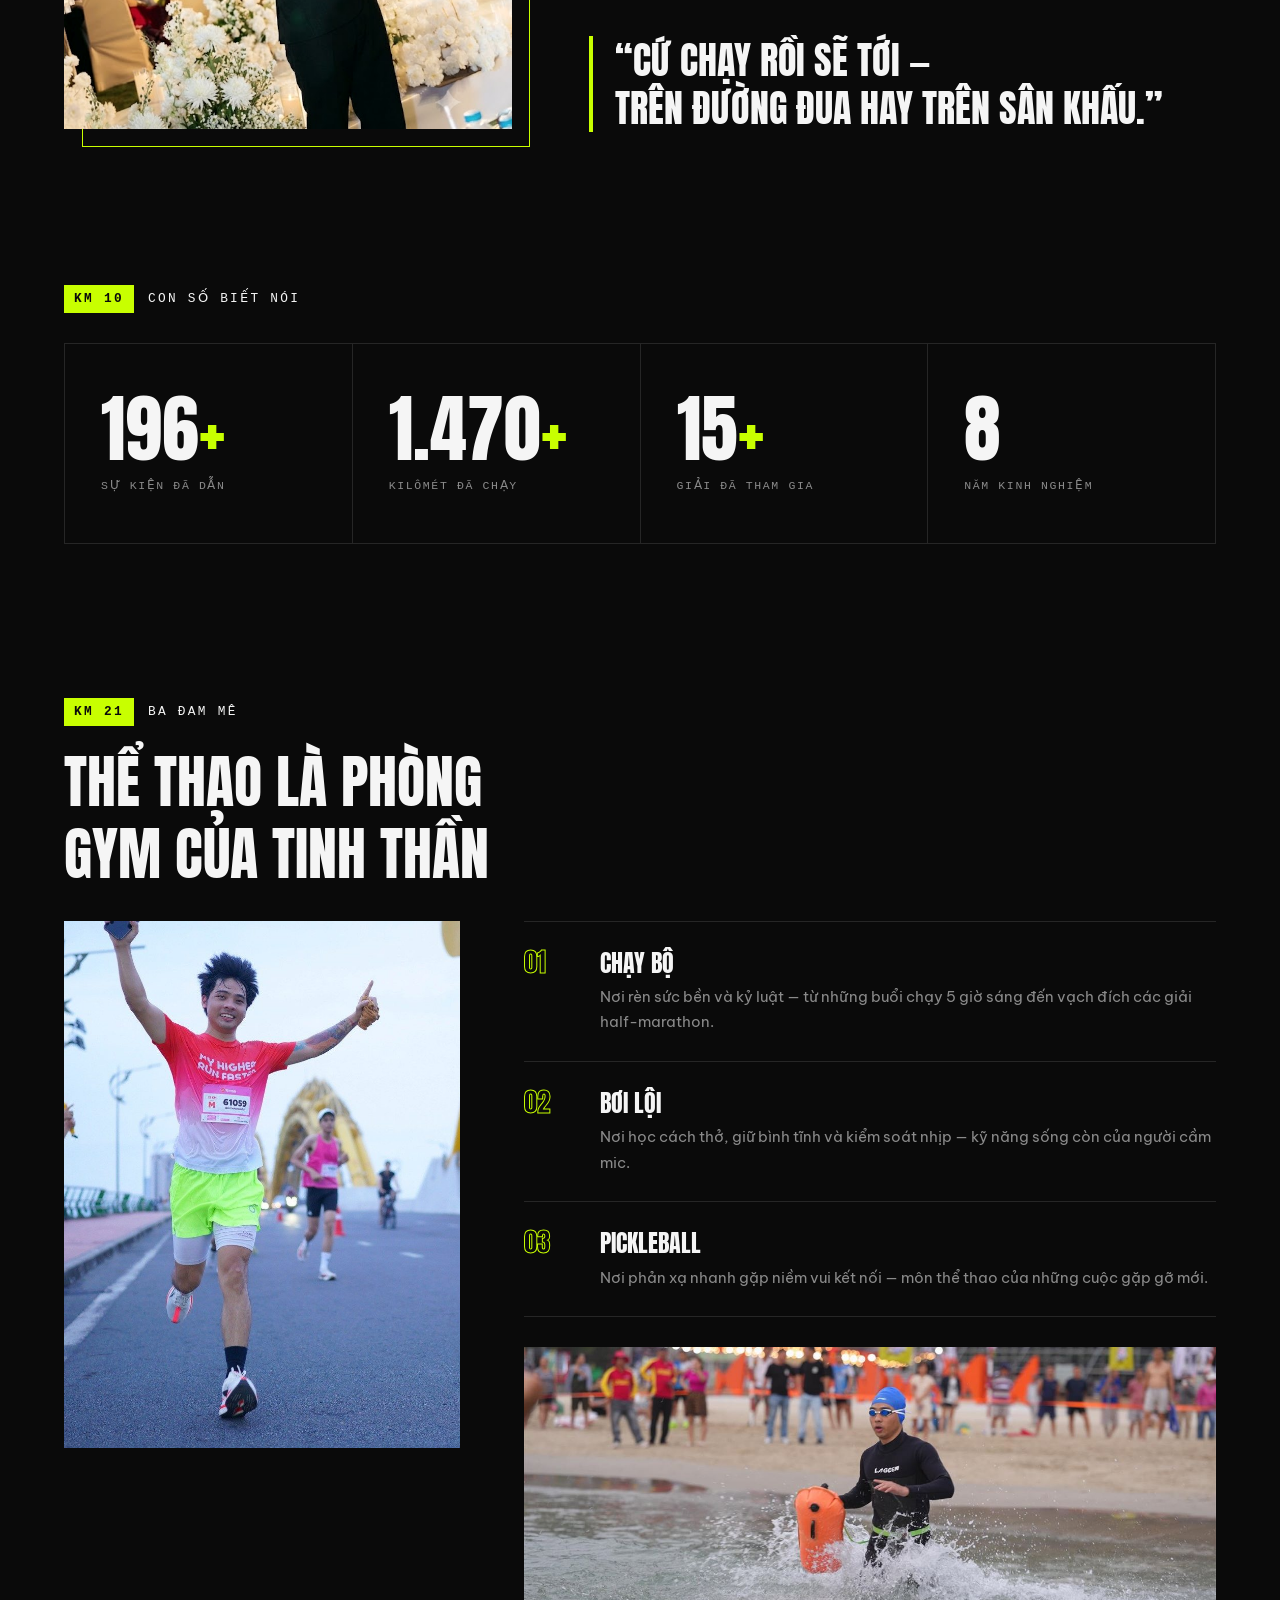
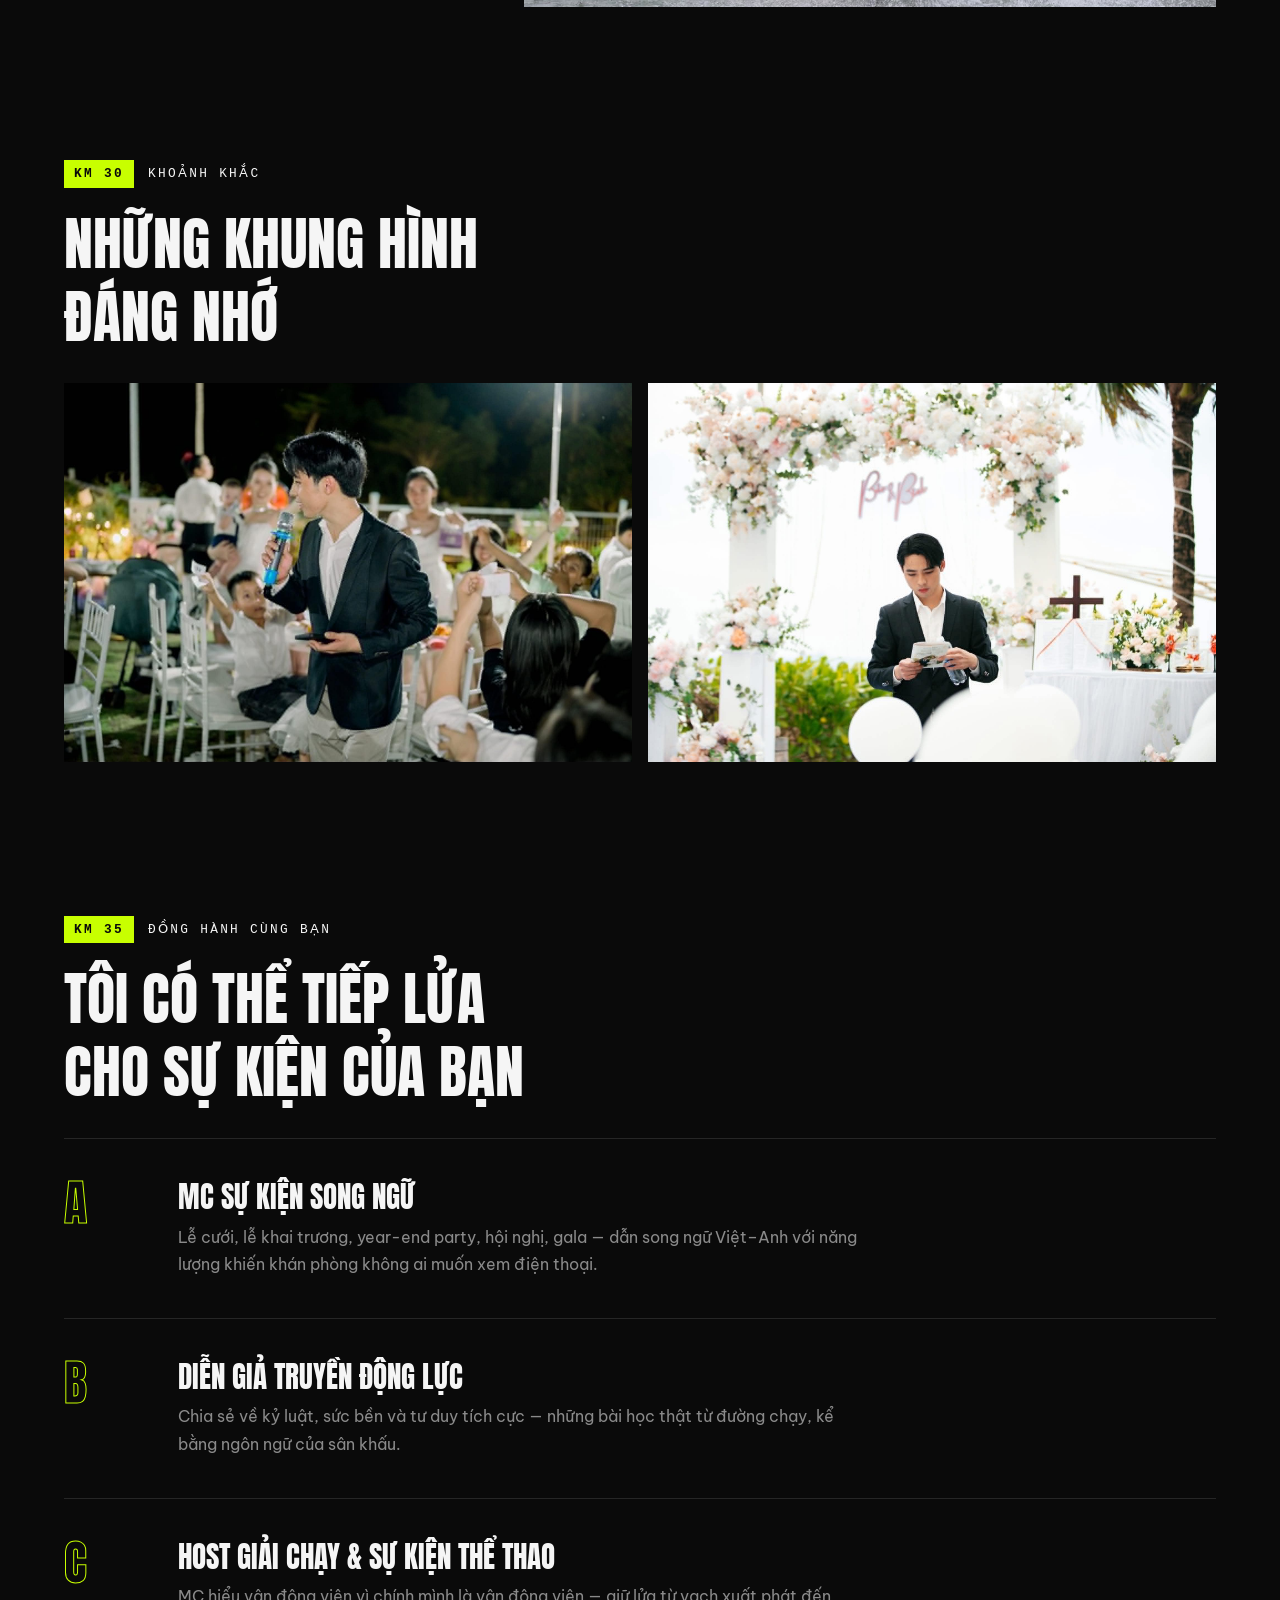
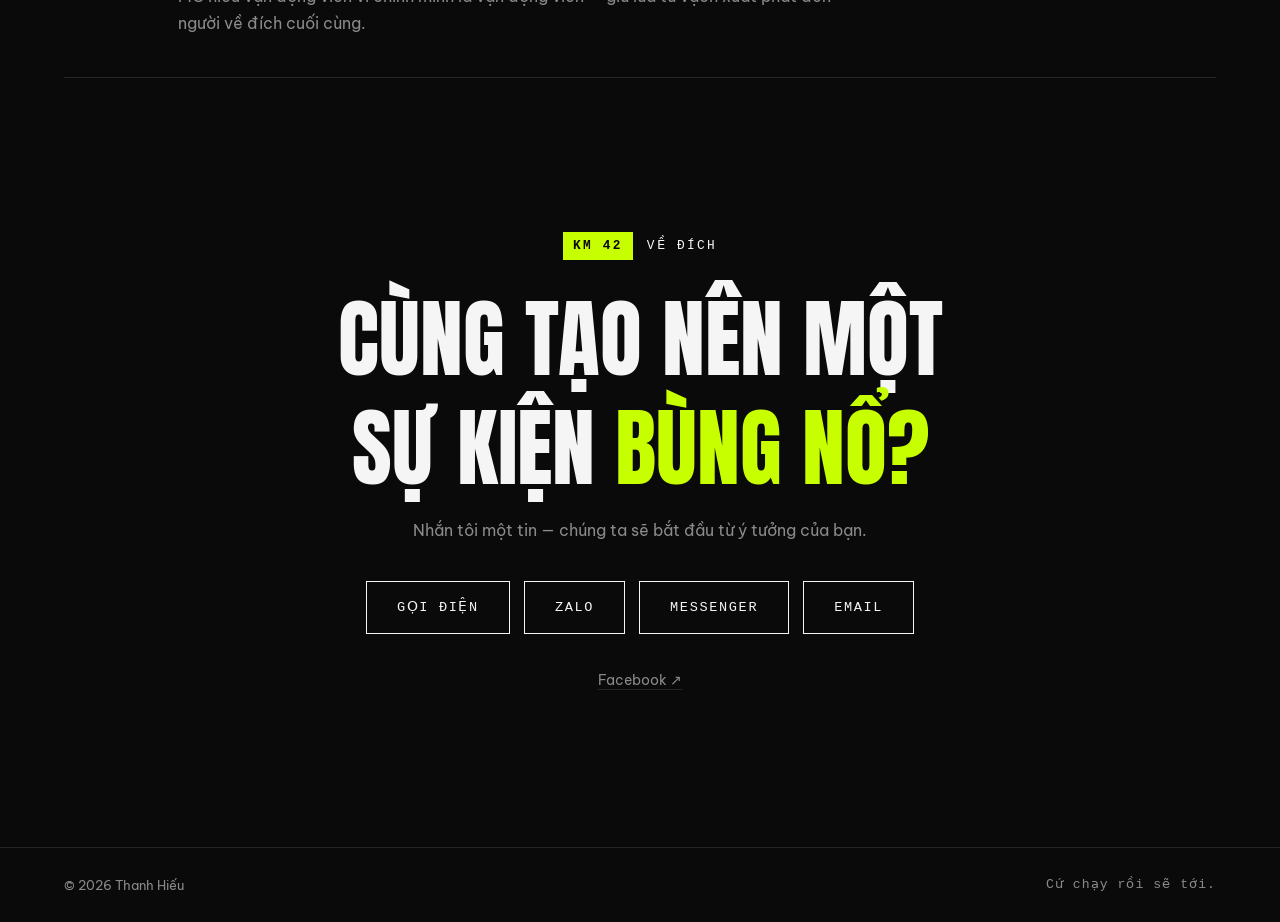
==== commit b16ca6be: "refactor: tách trang gia sư sang repo speakhieu, repo này chỉ còn trang MC Kế hoạch 2 tên miền: mc.s" ====
--- a/index.html
+++ b/index.html
@@ -7,11 +7,10 @@
   <meta name="description" content="Thanh Hiếu — MC đám cưới &amp; sự kiện song ngữ Việt–Anh, diễn giả truyền động lực. Năng lượng tích cực từ sân khấu đến đường chạy: chạy bộ, bơi lội, pickleball.">
   <meta property="og:title" content="Thanh Hiếu — MC Song Ngữ · Speaker · Ironman">
   <meta property="og:description" content="Người truyền động lực trên sân khấu và trên đường chạy.">
-  <!-- ĐỔI TÊN MIỀN: og:image phải là URL tuyệt đối, nếu không Facebook/Zalo không lấy được ảnh -->
-  <meta property="og:image" content="https://DOI-TEN-MIEN-CUA-BAN.com/images/hero.jpg">
+  <meta property="og:image" content="https://mc.speakhieu.pro/images/hero.jpg">
   <meta property="og:image:width" content="1600">
   <meta property="og:image:height" content="2400">
-  <meta property="og:url" content="https://DOI-TEN-MIEN-CUA-BAN.com/">
+  <meta property="og:url" content="https://mc.speakhieu.pro/">
   <meta property="og:type" content="profile">
   <meta property="og:locale" content="vi_VN">
   <meta name="twitter:card" content="summary_large_image">
@@ -28,8 +27,8 @@
     "alternateName": "MC Thanh Hiếu",
     "jobTitle": "MC song ngữ Việt–Anh · Diễn giả truyền động lực",
     "description": "MC đám cưới và sự kiện song ngữ Việt–Anh, diễn giả truyền động lực, host giải chạy.",
-    "image": "https://DOI-TEN-MIEN-CUA-BAN.com/images/hero.jpg",
-    "url": "https://DOI-TEN-MIEN-CUA-BAN.com/",
+    "image": "https://mc.speakhieu.pro/images/hero.jpg",
+    "url": "https://mc.speakhieu.pro/",
     "telephone": "+84364724641",
     "email": "buihieu050898@gmail.com",
     "knowsLanguage": ["vi", "en"],
--- a/css/style.css
+++ b/css/style.css
@@ -745,203 +745,3 @@
   .reveal { opacity: 1; transform: none; transition: none; }
   .phone-modal[open] { animation: none; }
 }
-
-/* ==========================================================================
-   TRANG DẠY TIẾNG ANH (teaching.html) — body.page-teaching
-   Dùng chung token và hầu hết component với trang MC, chỉ hạ tông:
-   chữ Anton chỉ dùng cho tiêu đề, màu volt chỉ dùng làm điểm nhấn nhỏ.
-   ========================================================================== */
-
-/* --- Hero chia đôi (không phủ kín ảnh như trang MC) --- */
-.hero-teach {
-  display: grid;
-  grid-template-columns: 7fr 5fr;
-  gap: clamp(32px, 5vw, 72px);
-  align-items: center;
-  max-width: 1280px;
-  margin: 0 auto;
-  padding: calc(var(--header-h) + clamp(48px, 9vh, 96px)) var(--pad-x) clamp(56px, 8vh, 96px);
-}
-
-.hero-teach-body .km-marker { margin-bottom: 18px; }
-
-.hero-name-teach {
-  font-family: var(--font-display);
-  font-weight: 400;
-  text-transform: uppercase;
-  /* nhỏ hơn tên riêng ở trang MC: đây là lời chào hàng, không phải poster */
-  font-size: clamp(2.9rem, min(7.5vw, 15vh), 5.6rem);
-  line-height: 1.24; /* dấu 2 tầng — xem ghi chú line-height ở h1,h2,h3 */
-  margin: 0 0 14px -0.03em;
-}
-
-.hero-teach .hero-roles { font-size: clamp(0.78rem, 1.4vw, 0.92rem); letter-spacing: 0.22em; }
-.hero-teach .hero-sub { margin-top: 16px; max-width: 46ch; text-shadow: none; }
-
-.hero-actions {
-  display: flex;
-  flex-wrap: wrap;
-  gap: 12px;
-  margin-top: 30px;
-}
-
-.btn-solid {
-  background: var(--volt);
-  border-color: var(--volt);
-  color: #0A0A0A;
-  font-weight: 700;
-}
-.btn-solid:hover { background: #DBFF3D; border-color: #DBFF3D; }
-
-.hero-teach-media { position: relative; }
-.hero-teach-media img {
-  width: 100%;
-  aspect-ratio: 3 / 4;
-  object-fit: cover;
-  filter: grayscale(15%) contrast(1.04);
-}
-.hero-teach-media::after { /* khung volt lệch, cùng ngôn ngữ với mục Câu chuyện */
-  content: "";
-  position: absolute;
-  inset: 16px -16px -16px 16px;
-  border: 1px solid var(--volt);
-  z-index: -1;
-}
-
-/* --- các khối chữ rộng hơn (trang này đọc là chính) --- */
-.about-body-wide { max-width: 68ch; }
-.passion-list-wide { max-width: 78ch; }
-.lead { color: var(--ink-dim); max-width: 62ch; margin-bottom: 26px; }
-
-.inline-link {
-  color: var(--volt);
-  border-bottom: 1px solid rgba(200, 255, 0, 0.35);
-  transition: border-color 0.2s;
-}
-.inline-link:hover { border-bottom-color: var(--volt); }
-
-/* --- Ô chờ video (thay bằng iframe thật khi có) --- */
-.video-slot {
-  display: flex;
-  flex-direction: column;
-  align-items: center;
-  justify-content: center;
-  gap: 14px;
-  aspect-ratio: 16 / 9;
-  max-width: 860px;
-  background:
-    repeating-linear-gradient(-45deg, transparent 0 22px, rgba(200, 255, 0, 0.04) 22px 44px),
-    var(--surface);
-  border: 1px dashed rgba(200, 255, 0, 0.35);
-  color: var(--ink-dim);
-  font-family: var(--font-mono);
-  font-size: 0.8rem;
-  letter-spacing: 0.08em;
-  text-align: center;
-  padding: 24px;
-}
-.video-slot-icon { font-size: 2.4rem; color: var(--volt); }
-.video-slot strong { color: var(--volt); font-weight: 400; }
-
-/* --- Hợp / chưa hợp --- */
-.fit-grid {
-  display: grid;
-  grid-template-columns: repeat(2, 1fr);
-  gap: clamp(16px, 2.5vw, 28px);
-  margin-top: 30px;
-}
-.fit-col {
-  border: 1px solid var(--line);
-  border-top-width: 3px;
-  padding: clamp(22px, 3vw, 32px);
-  background: var(--surface);
-}
-.fit-yes { border-top-color: var(--volt); }
-.fit-no  { border-top-color: #4A4A4A; }
-.fit-col h3 { font-size: 1.25rem; margin-bottom: 16px; }
-.fit-col ul { list-style: none; }
-.fit-col li {
-  position: relative;
-  padding-left: 26px;
-  margin-bottom: 12px;
-  color: var(--ink-dim);
-  font-size: 0.94rem;
-}
-.fit-col li::before { position: absolute; left: 0; top: -1px; font-size: 1rem; }
-.fit-yes li::before { content: "✓"; color: var(--volt); }
-.fit-no  li::before { content: "×"; color: #6A6A6A; }
-
-/* --- Lộ trình: cột mốc nối bằng một đường dọc --- */
-.roadmap { list-style: none; margin-top: 30px; }
-.stage {
-  position: relative;
-  display: grid;
-  grid-template-columns: 96px 1fr;
-  gap: clamp(18px, 3vw, 32px);
-  padding: 0 0 clamp(28px, 4vw, 40px) 0;
-}
-.stage::before { /* đường nối giữa các mốc */
-  content: "";
-  position: absolute;
-  left: 47px;
-  top: 26px;
-  bottom: 0;
-  width: 1px;
-  background: var(--line);
-}
-.stage:last-child::before { display: none; }
-.stage-km {
-  position: relative;
-  z-index: 1;
-  align-self: start;
-  justify-self: start;
-  background: var(--volt);
-  color: #0A0A0A;
-  font-family: var(--font-mono);
-  font-size: 0.75rem;
-  font-weight: 700;
-  letter-spacing: 0.12em;
-  padding: 4px 10px;
-}
-.stage h3 { font-size: clamp(1.15rem, 2.2vw, 1.5rem); margin-bottom: 8px; }
-.stage p { color: var(--ink-dim); max-width: 60ch; }
-
-/* --- Học phí --- */
-.plan-grid {
-  display: grid;
-  grid-template-columns: repeat(3, 1fr);
-  gap: 1px;
-  background: var(--line);
-  border: 1px solid var(--line);
-  margin-top: 30px;
-}
-.plan { background: var(--bg); padding: clamp(24px, 3.5vw, 38px); }
-.plan-featured { background: var(--surface); }
-.plan h3 { font-size: 1.3rem; margin-bottom: 14px; }
-.plan-price {
-  font-family: var(--font-display);
-  font-size: clamp(1.9rem, 4vw, 2.8rem);
-  line-height: 1.15;
-  color: var(--volt);
-}
-.plan-unit {
-  font-family: var(--font-mono);
-  font-size: 0.72rem;
-  letter-spacing: 0.12em;
-  text-transform: uppercase;
-  color: var(--ink-dim);
-  margin-top: 4px;
-}
-.plan-desc { color: var(--ink-dim); font-size: 0.92rem; margin-top: 16px; }
-.plan-note { color: var(--ink-dim); font-size: 0.9rem; margin-top: 20px; }
-
-.page-teaching .site-footer { justify-content: space-between; align-items: center; }
-
-@media (max-width: 900px) {
-  .hero-teach { grid-template-columns: 1fr; }
-  .hero-teach-media { max-width: 340px; order: -1; }
-  .fit-grid { grid-template-columns: 1fr; }
-  .plan-grid { grid-template-columns: 1fr; }
-  .stage { grid-template-columns: 1fr; gap: 12px; }
-  .stage::before { display: none; }
-}
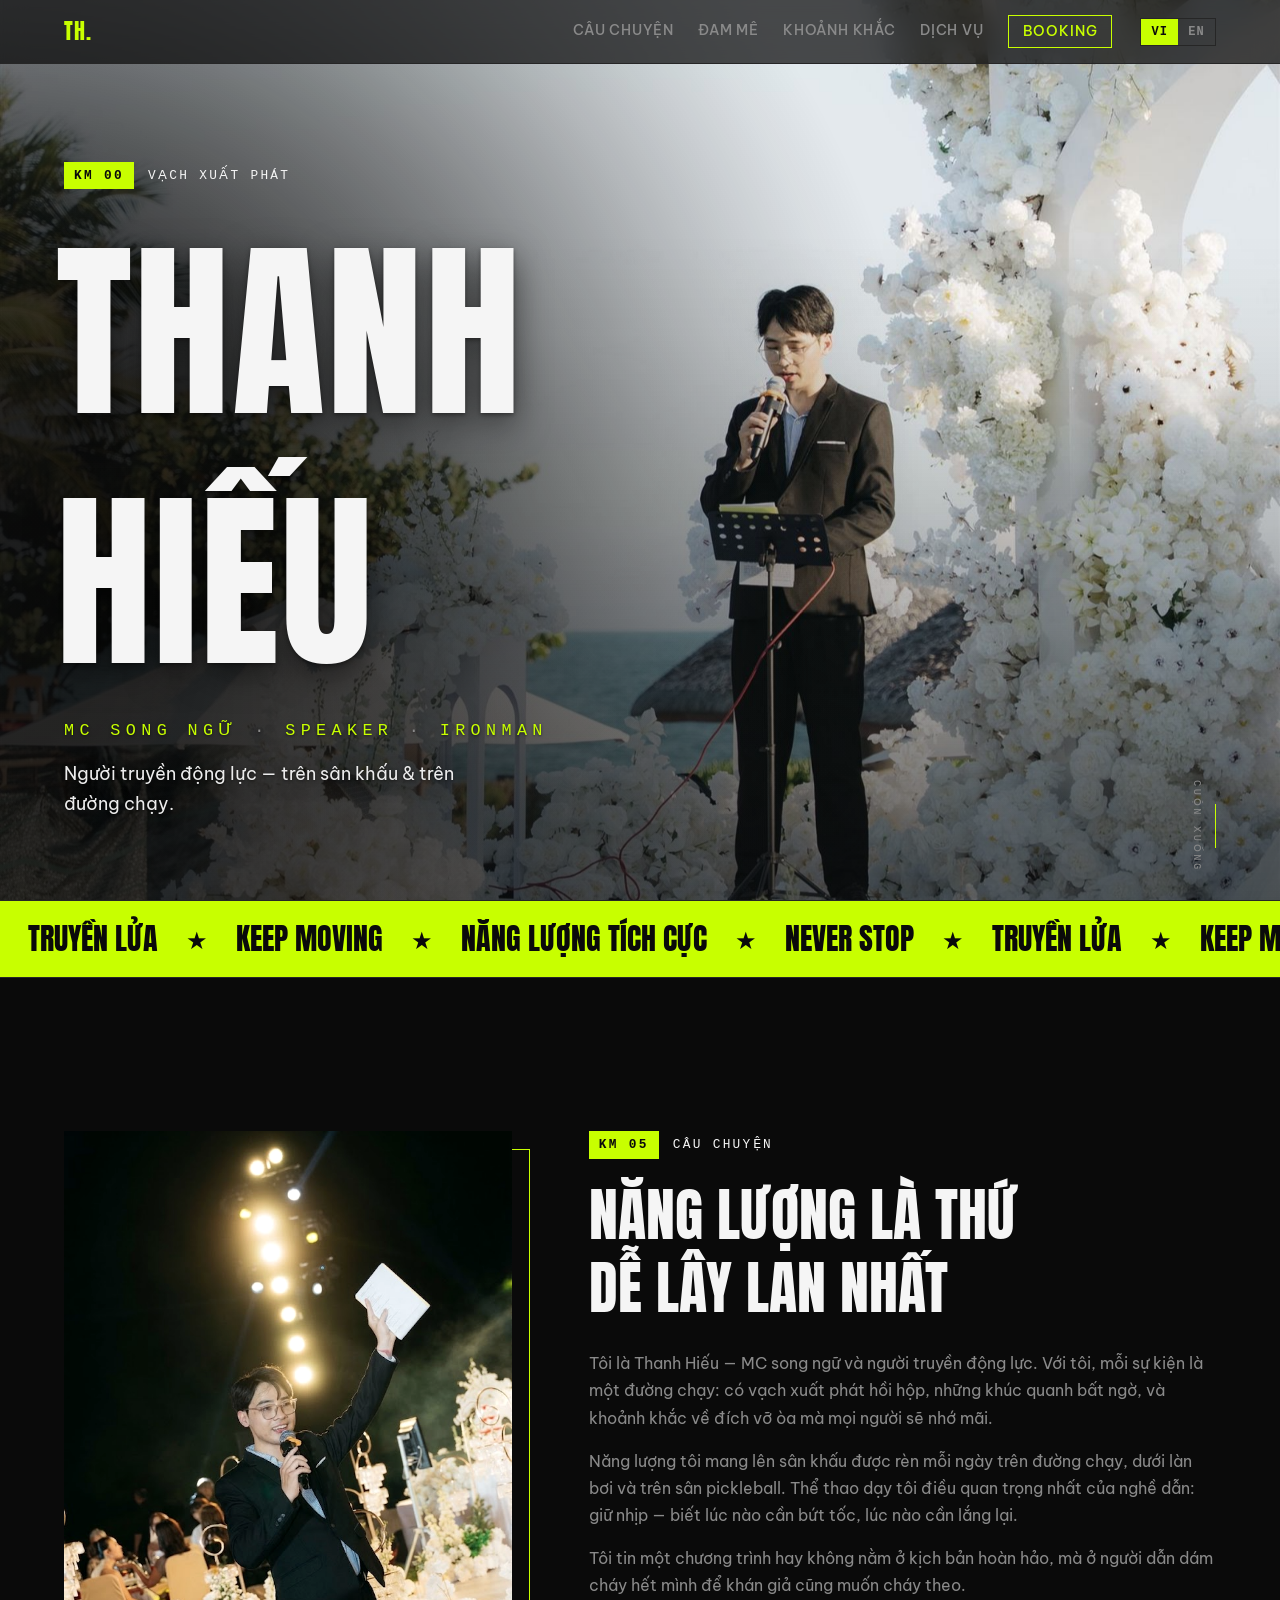
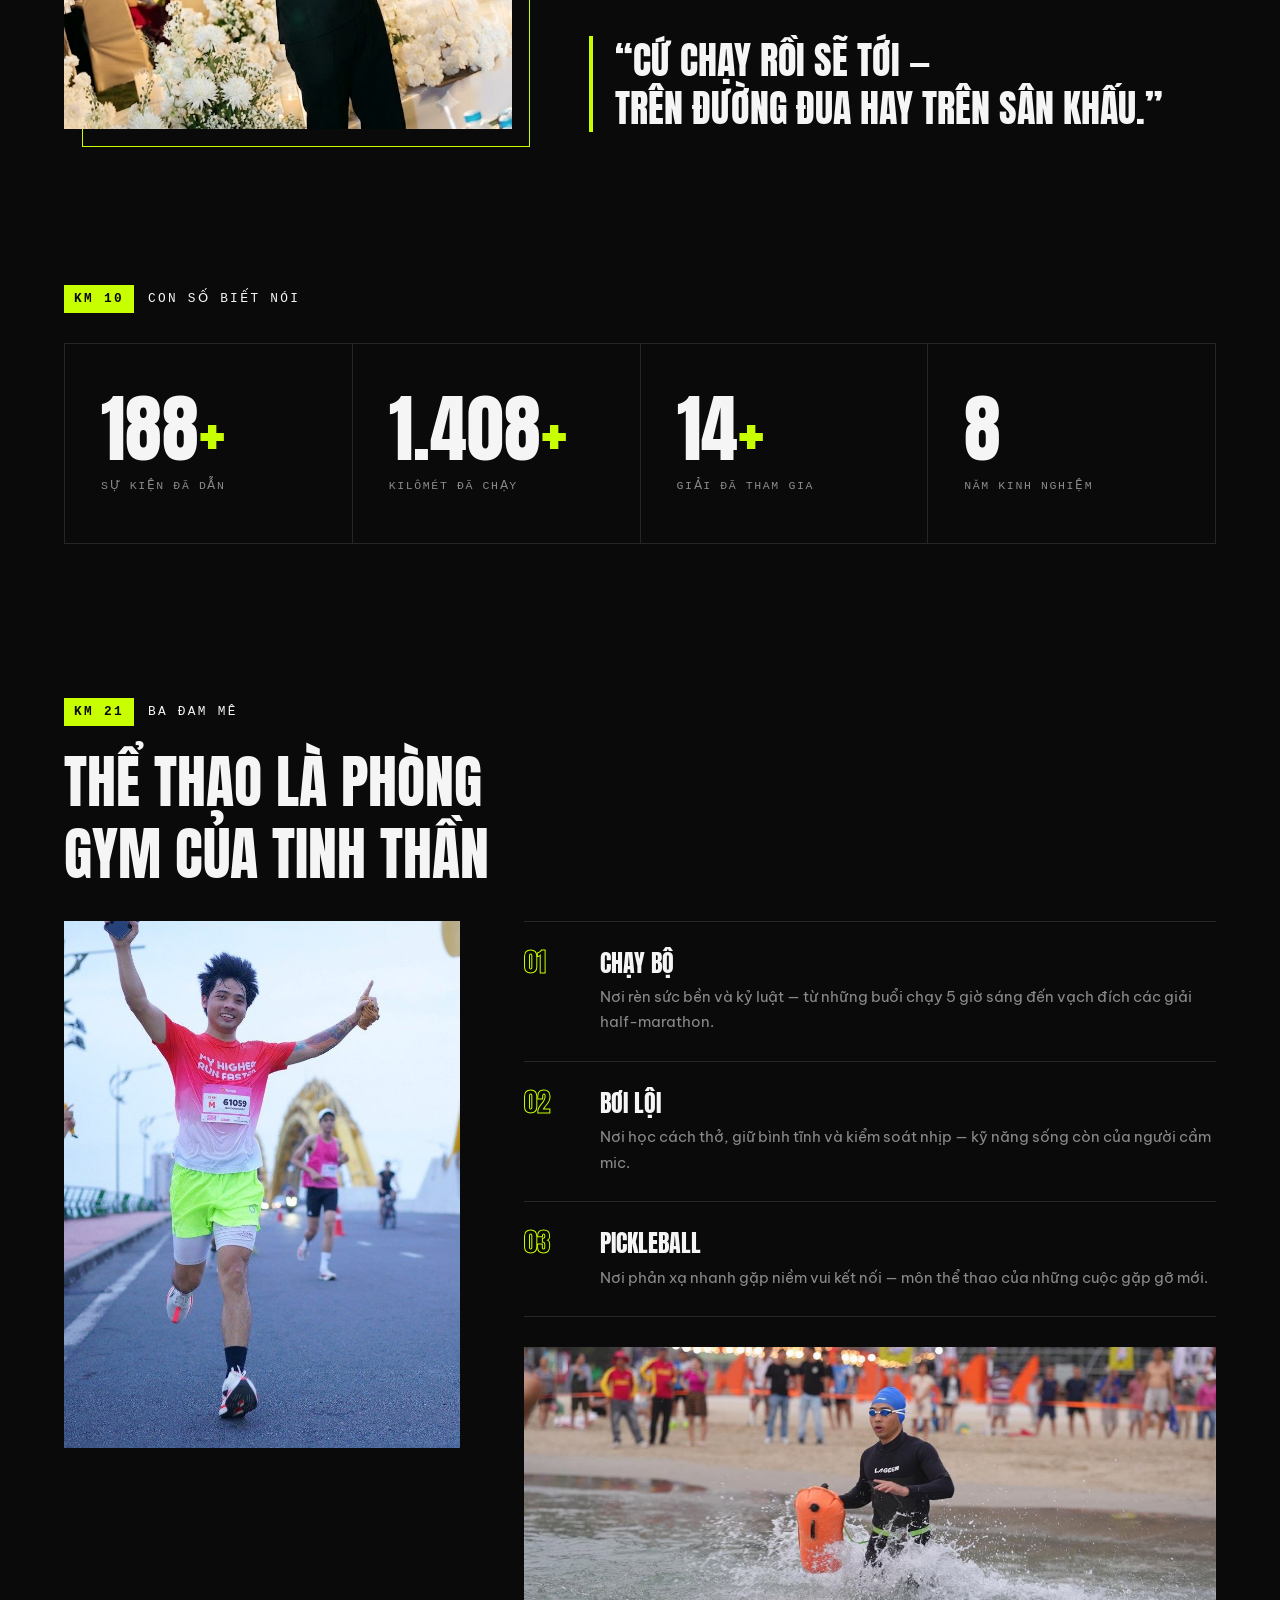
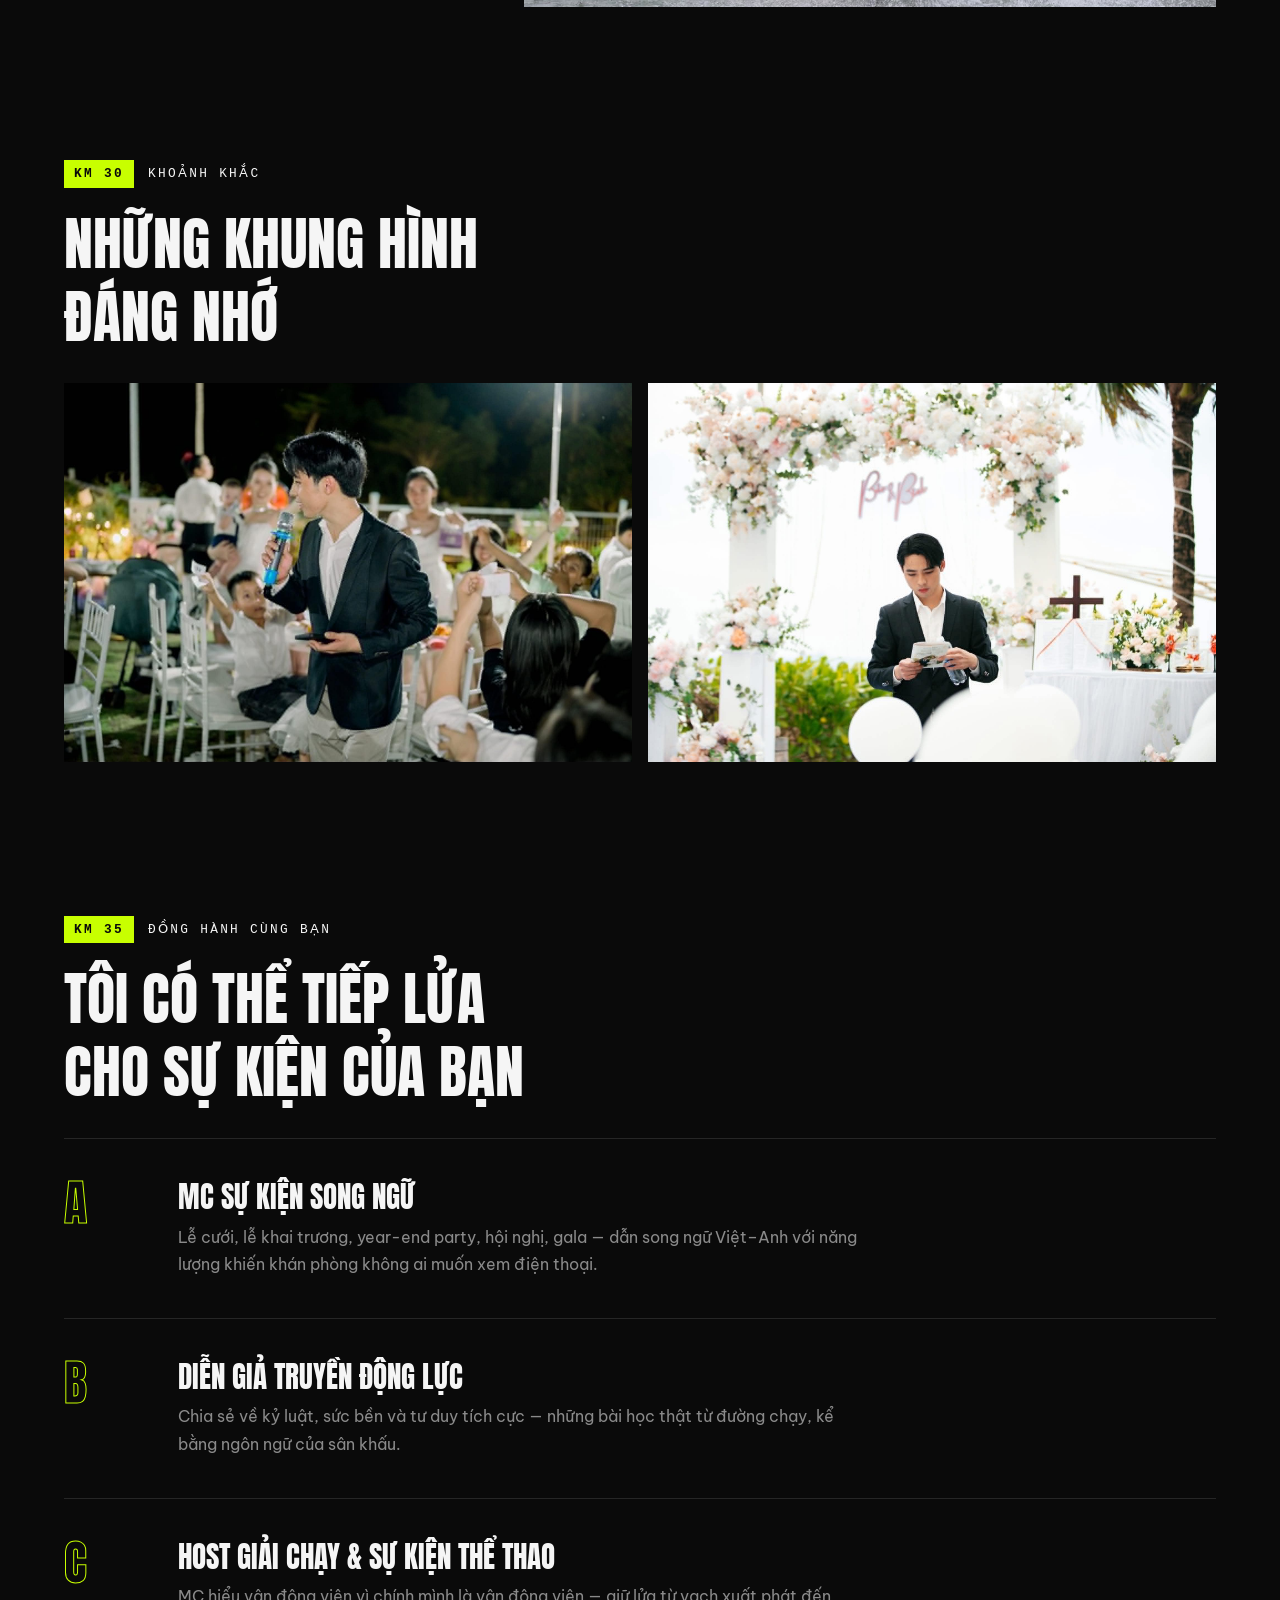
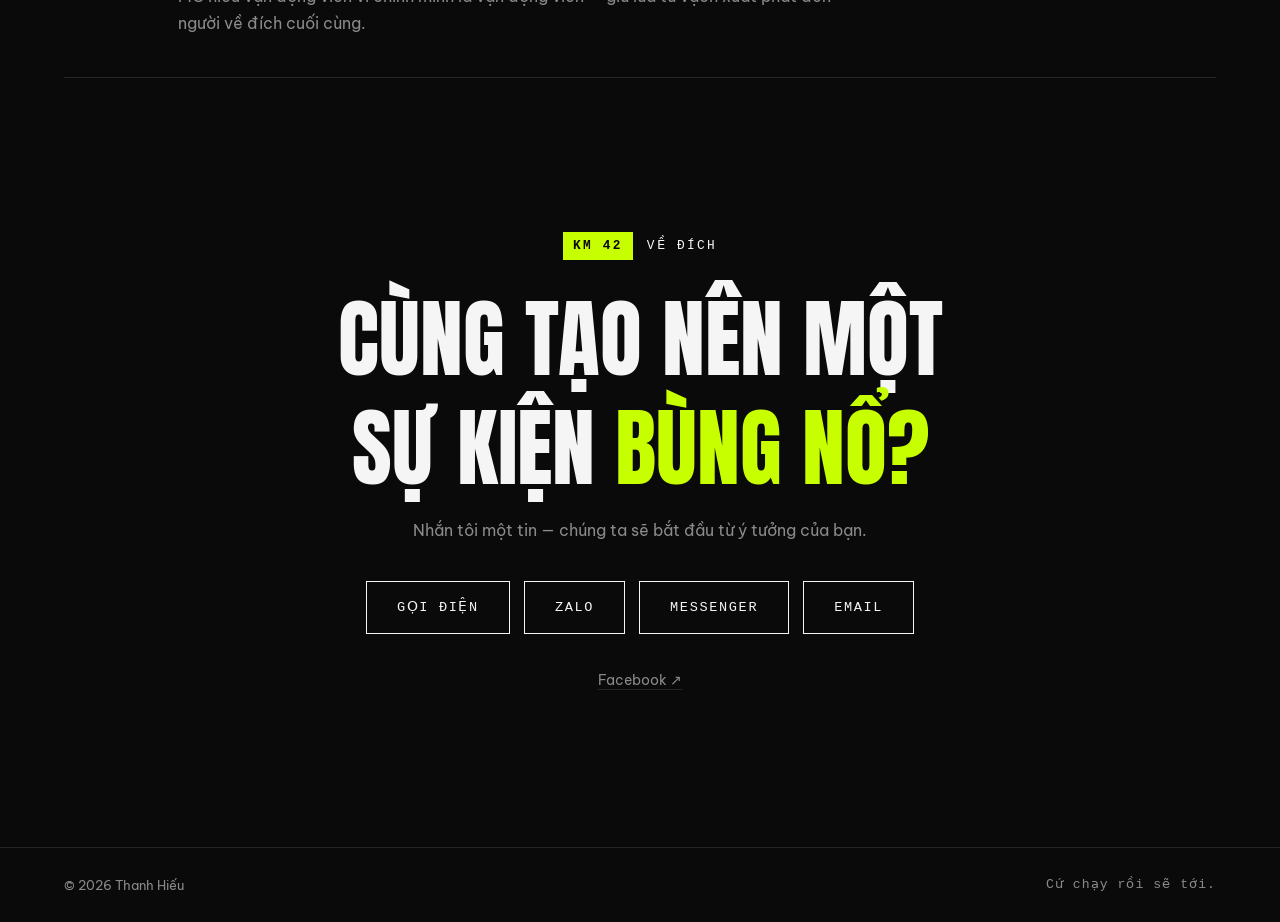
==== commit 72608800: "feat: ảnh og 1200x630 cho card share Zalo/FB/Telegram hero.jpg là ảnh dọc 1600x2400 — app chat gặp ả" ====
--- a/index.html
+++ b/index.html
@@ -7,9 +7,10 @@
   <meta name="description" content="Thanh Hiếu — MC đám cưới &amp; sự kiện song ngữ Việt–Anh, diễn giả truyền động lực. Năng lượng tích cực từ sân khấu đến đường chạy: chạy bộ, bơi lội, pickleball.">
   <meta property="og:title" content="Thanh Hiếu — MC Song Ngữ · Speaker · Ironman">
   <meta property="og:description" content="Người truyền động lực trên sân khấu và trên đường chạy.">
-  <meta property="og:image" content="https://mc.speakhieu.pro/images/hero.jpg">
-  <meta property="og:image:width" content="1600">
-  <meta property="og:image:height" content="2400">
+  <!-- ảnh card khi share Zalo/FB/Telegram — 1200x630 ngang, nguồn: docs/og-card.html -->
+  <meta property="og:image" content="https://mc.speakhieu.pro/images/og.jpg">
+  <meta property="og:image:width" content="1200">
+  <meta property="og:image:height" content="630">
   <meta property="og:url" content="https://mc.speakhieu.pro/">
   <meta property="og:type" content="profile">
   <meta property="og:locale" content="vi_VN">
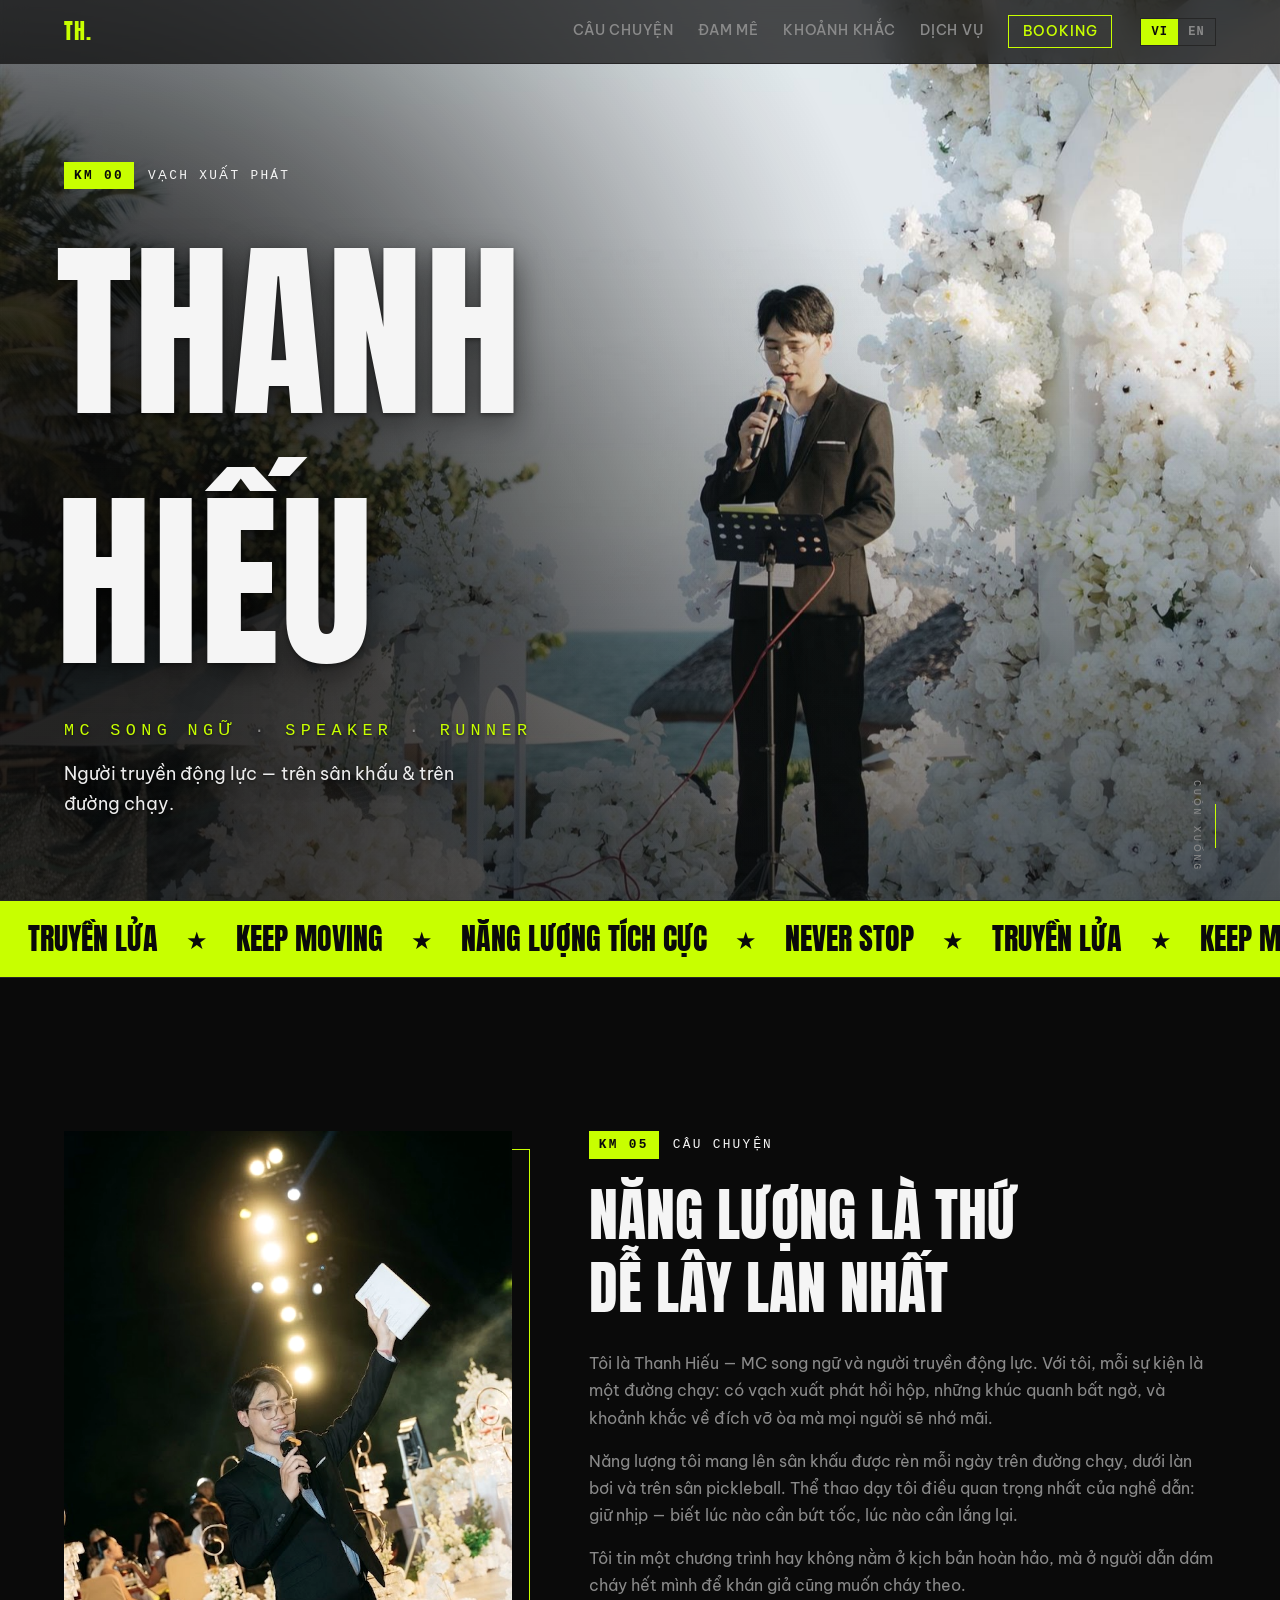
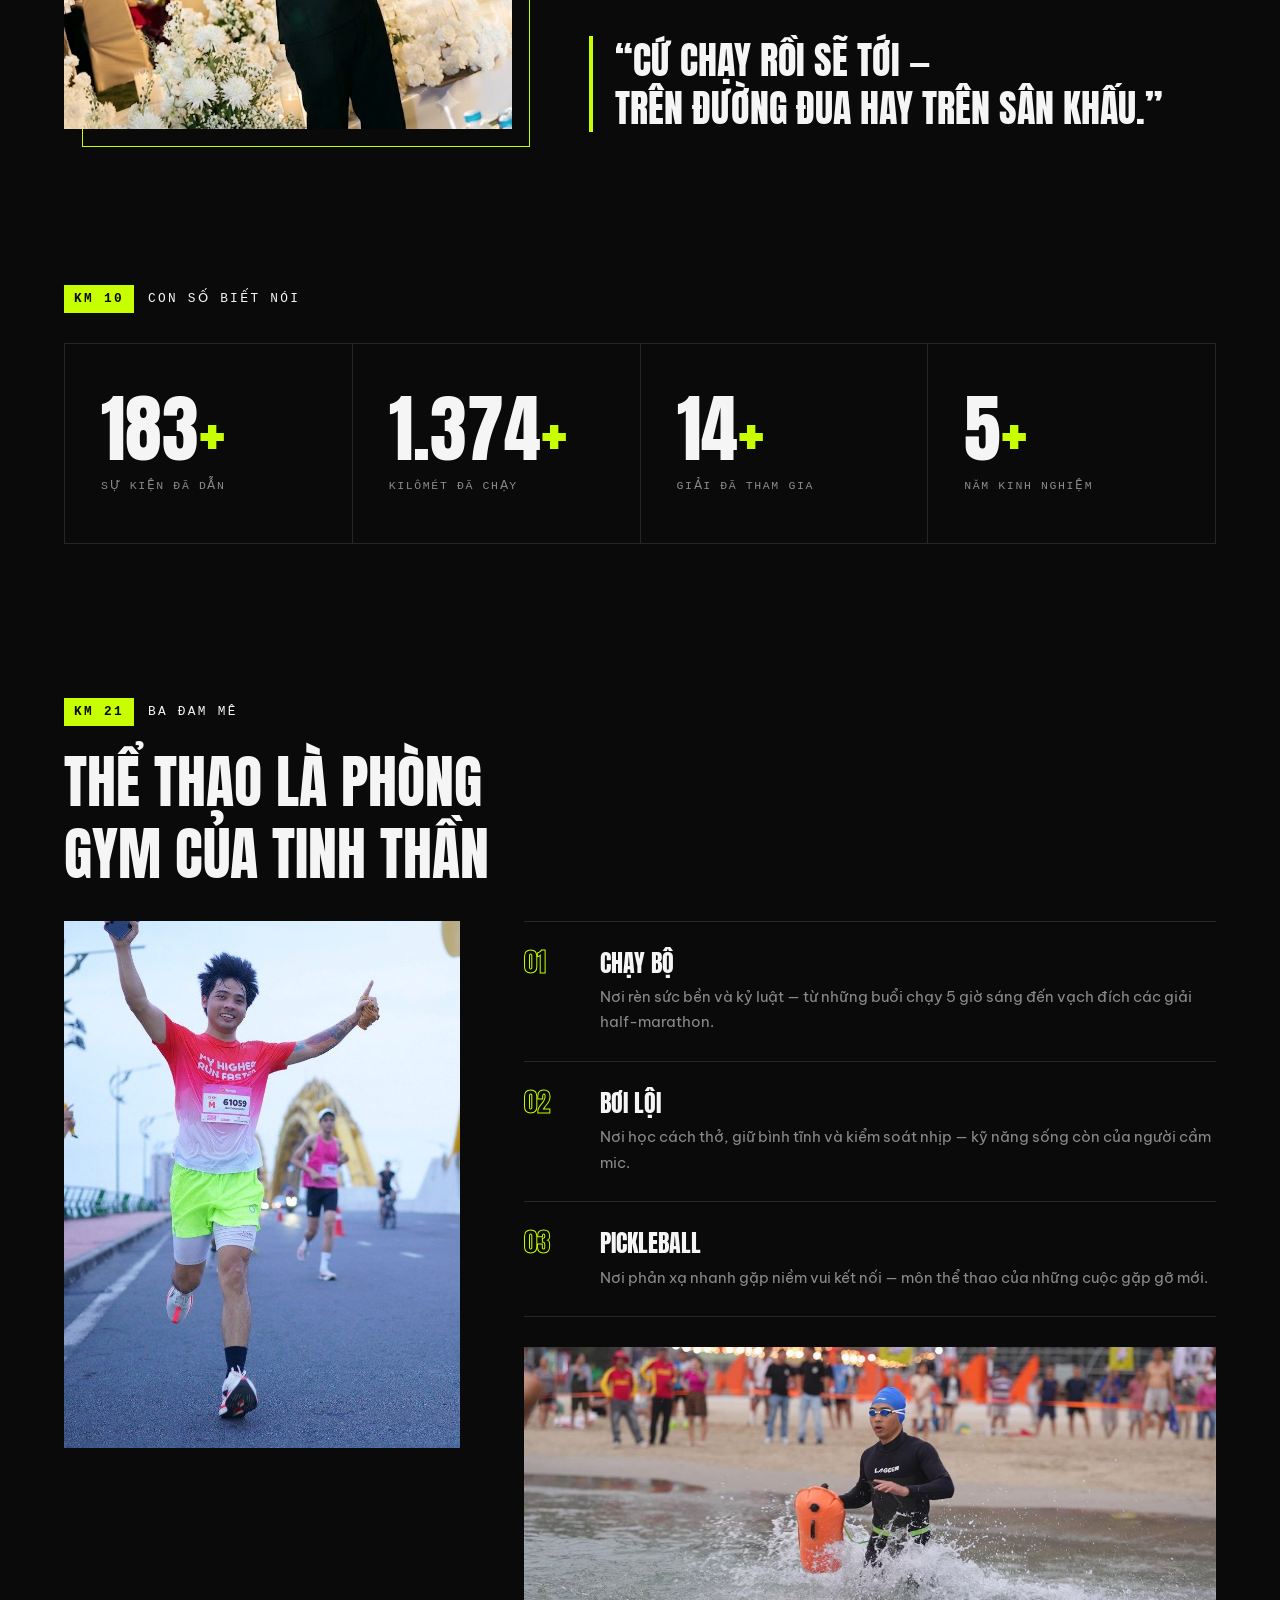
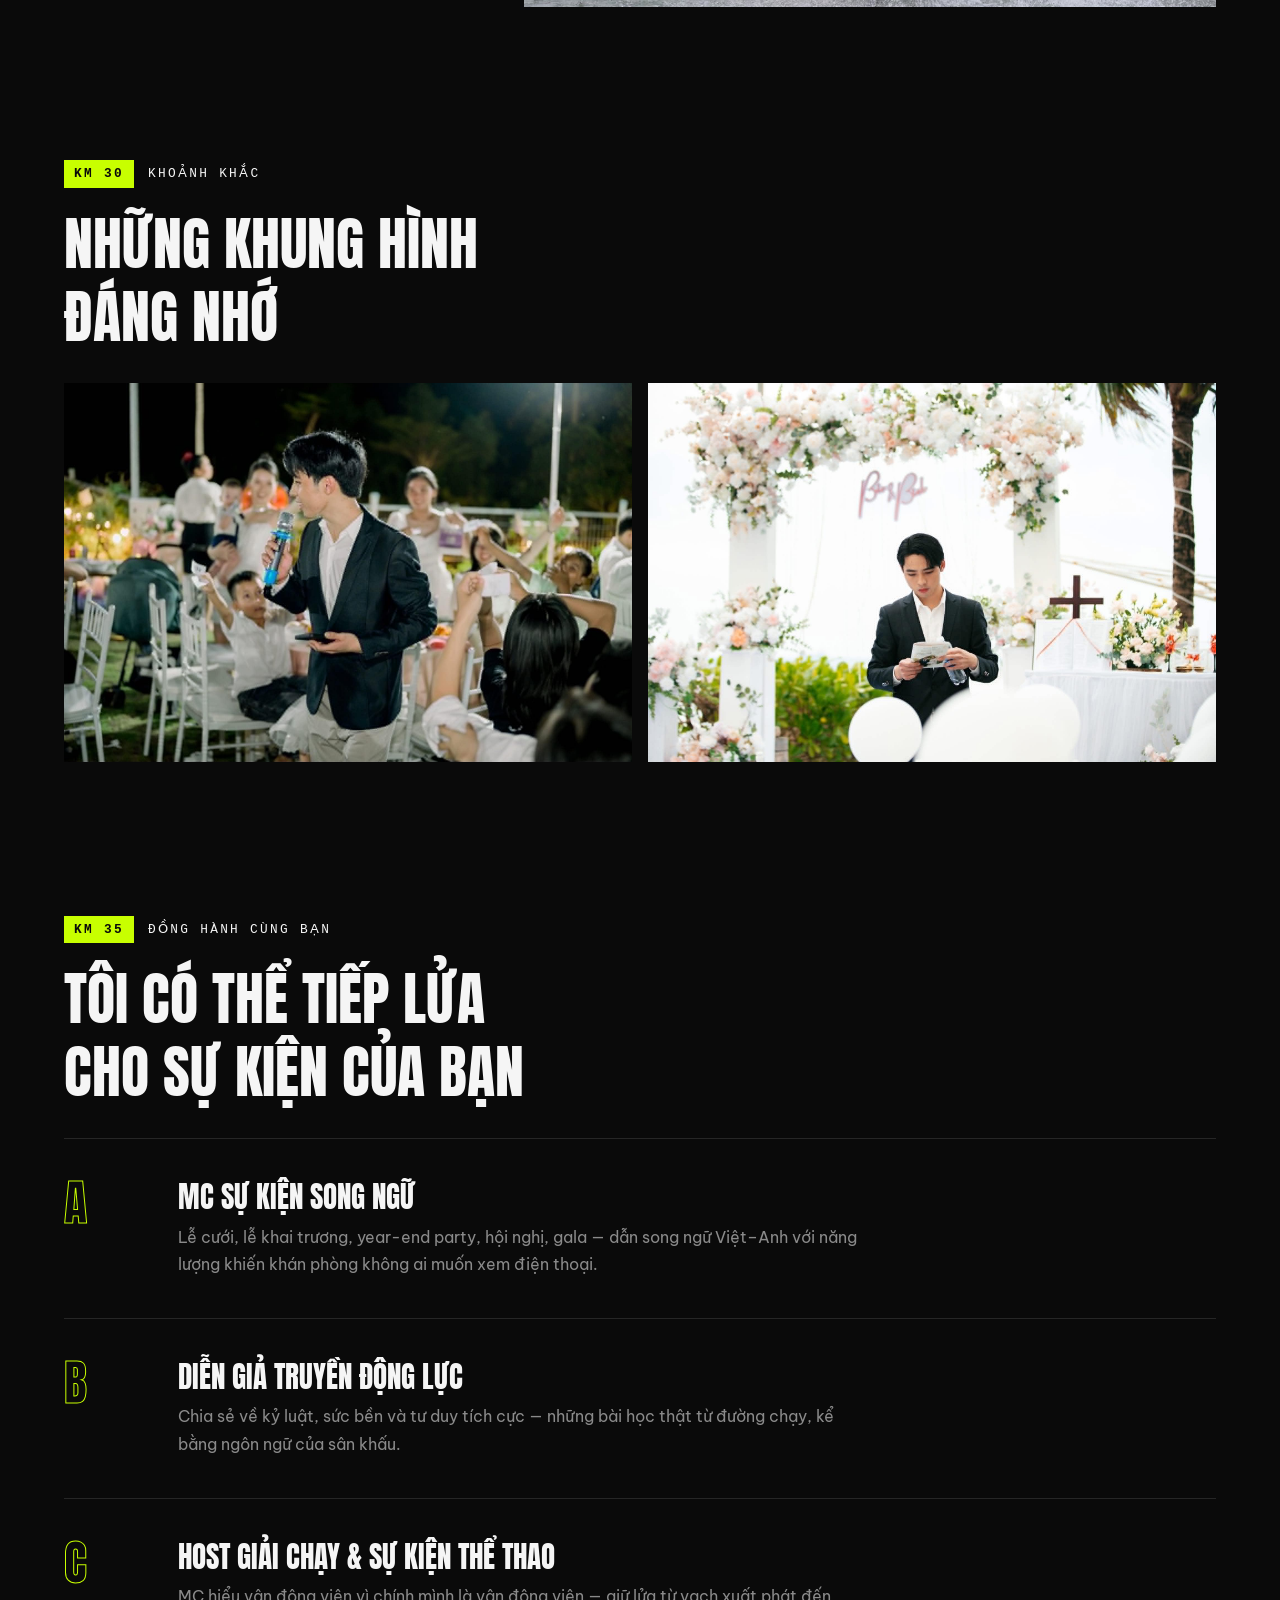
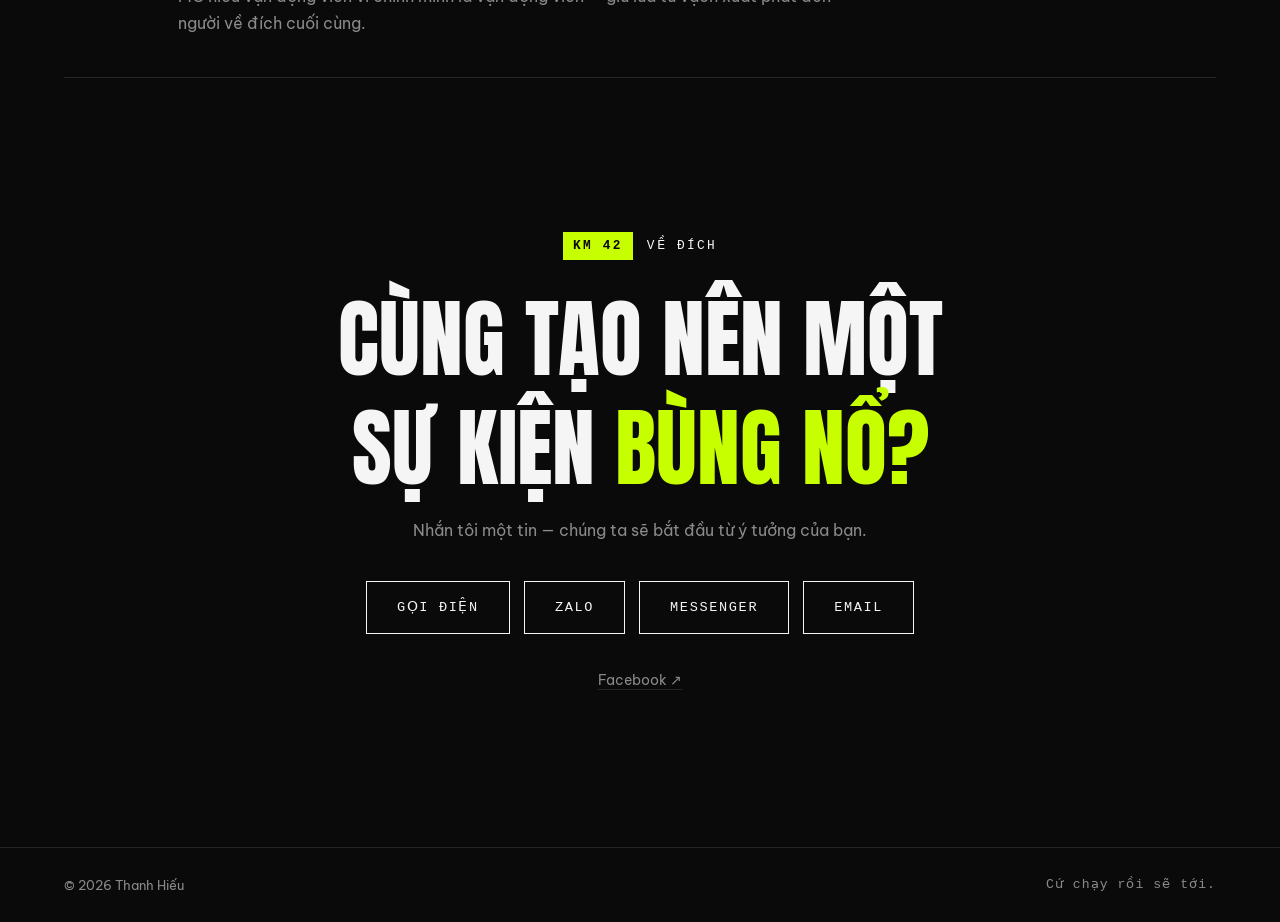
==== commit 5f6c3c67: "fix: Ironman -> Runner, 8 -> 5 năm kinh nghiệm Ironman là giải ba môn phối hợp có kết quả tra cứu cô" ====
--- a/index.html
+++ b/index.html
@@ -3,9 +3,9 @@
 <head>
   <meta charset="UTF-8">
   <meta name="viewport" content="width=device-width, initial-scale=1.0">
-  <title>Thanh Hiếu — MC Song Ngữ · Speaker · Ironman</title>
+  <title>Thanh Hiếu — MC Song Ngữ · Speaker · Runner</title>
   <meta name="description" content="Thanh Hiếu — MC đám cưới &amp; sự kiện song ngữ Việt–Anh, diễn giả truyền động lực. Năng lượng tích cực từ sân khấu đến đường chạy: chạy bộ, bơi lội, pickleball.">
-  <meta property="og:title" content="Thanh Hiếu — MC Song Ngữ · Speaker · Ironman">
+  <meta property="og:title" content="Thanh Hiếu — MC Song Ngữ · Speaker · Runner">
   <meta property="og:description" content="Người truyền động lực trên sân khấu và trên đường chạy.">
   <!-- ảnh card khi share Zalo/FB/Telegram — 1200x630 ngang, nguồn: docs/og-card.html -->
   <meta property="og:image" content="https://mc.speakhieu.pro/images/og.jpg">
@@ -64,7 +64,7 @@
       <div class="hero-content">
         <p class="km-marker"><span class="km-num">KM 00</span><span class="km-label" data-i18n="hero.km">VẠCH XUẤT PHÁT</span></p>
         <h1 class="hero-name">THANH<br>HIẾU</h1>
-        <p class="hero-roles"><span data-i18n="hero.role1">MC SONG NGỮ</span> <span class="dot">·</span> SPEAKER <span class="dot">·</span> IRONMAN</p>
+        <p class="hero-roles"><span data-i18n="hero.role1">MC SONG NGỮ</span> <span class="dot">·</span> SPEAKER <span class="dot">·</span> RUNNER</p>
         <p class="hero-sub" data-i18n="hero.sub">Người truyền động lực — trên sân khấu &amp; trên đường chạy.</p>
       </div>
       <a class="scroll-cue" href="#about" aria-label="Cuộn xuống">
@@ -126,7 +126,7 @@
           <span class="stat-label" data-i18n="stats.races">Giải đã tham gia</span>
         </div>
         <div class="stat reveal">
-          <span class="stat-num"><span data-count="8">0</span><em></em></span>
+          <span class="stat-num"><span data-count="5">0</span><em>+</em></span>
           <span class="stat-label" data-i18n="stats.years">Năm kinh nghiệm</span>
         </div>
       </div>
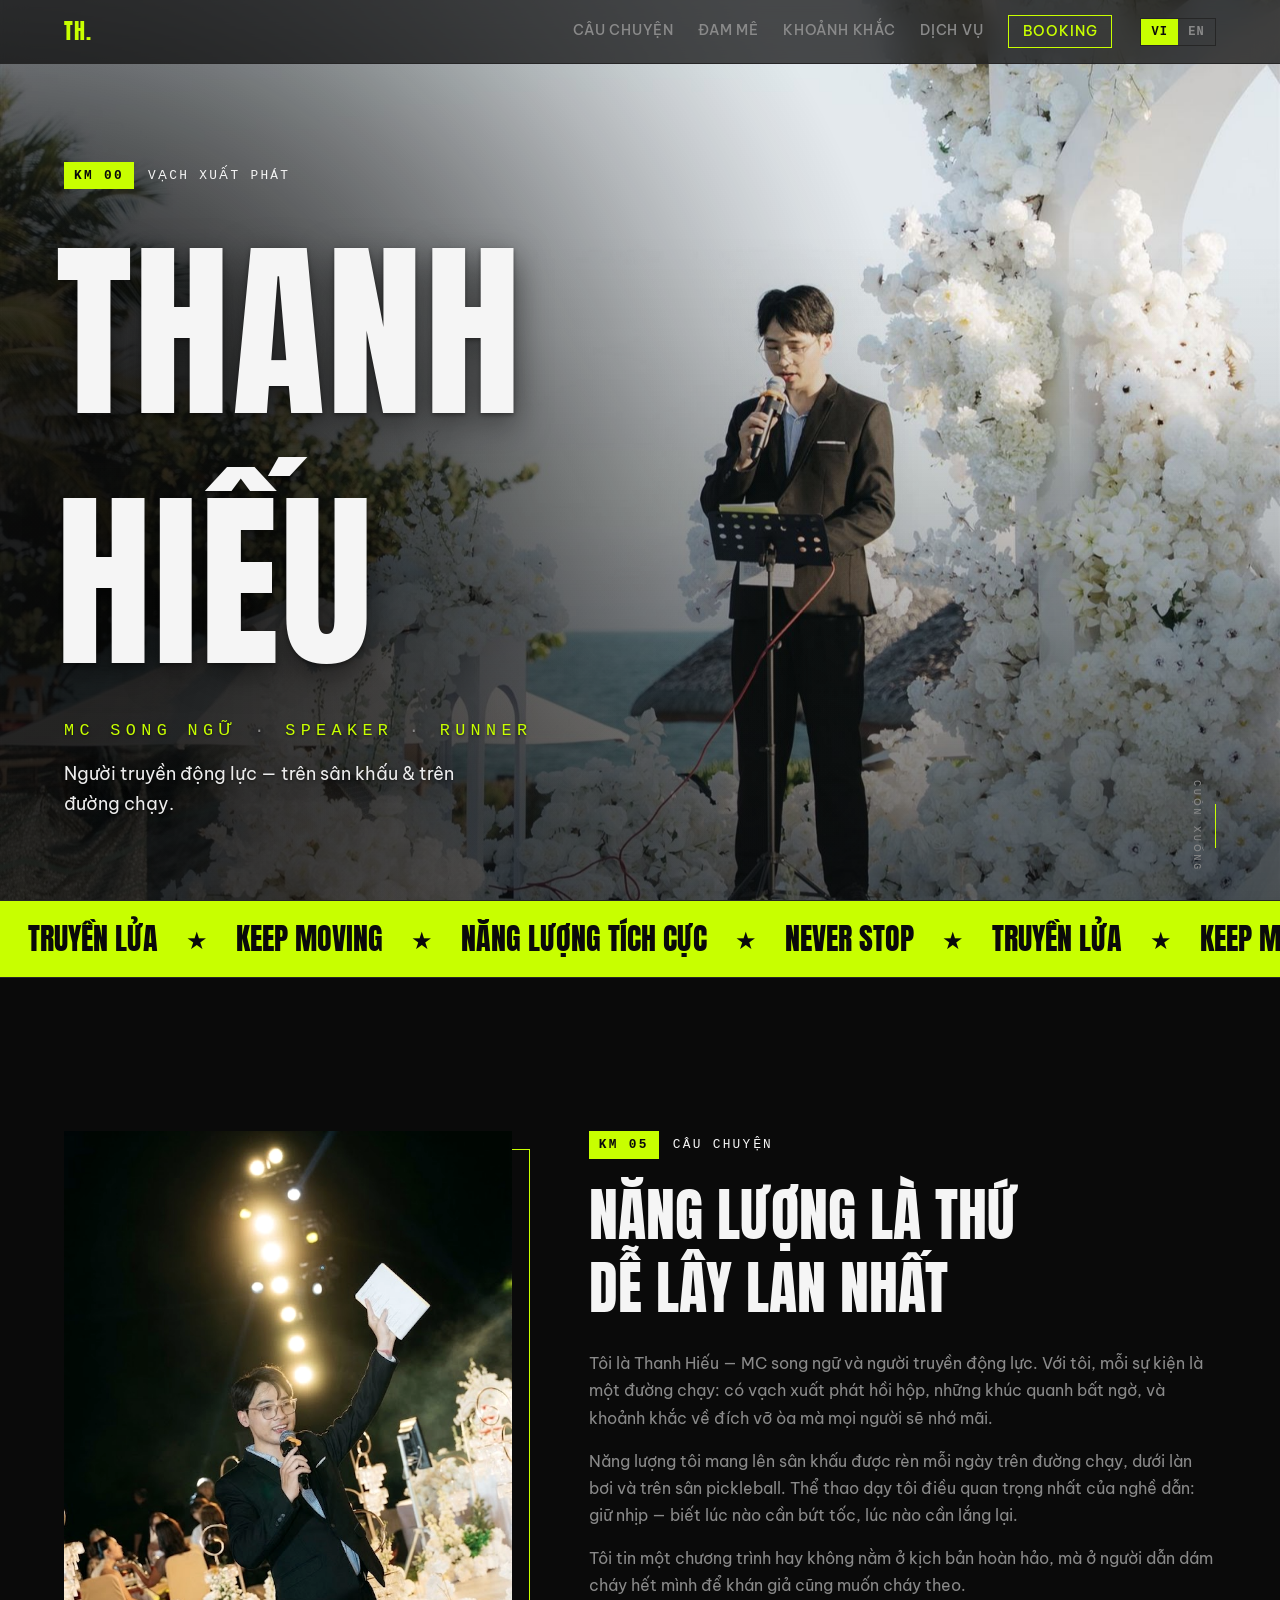
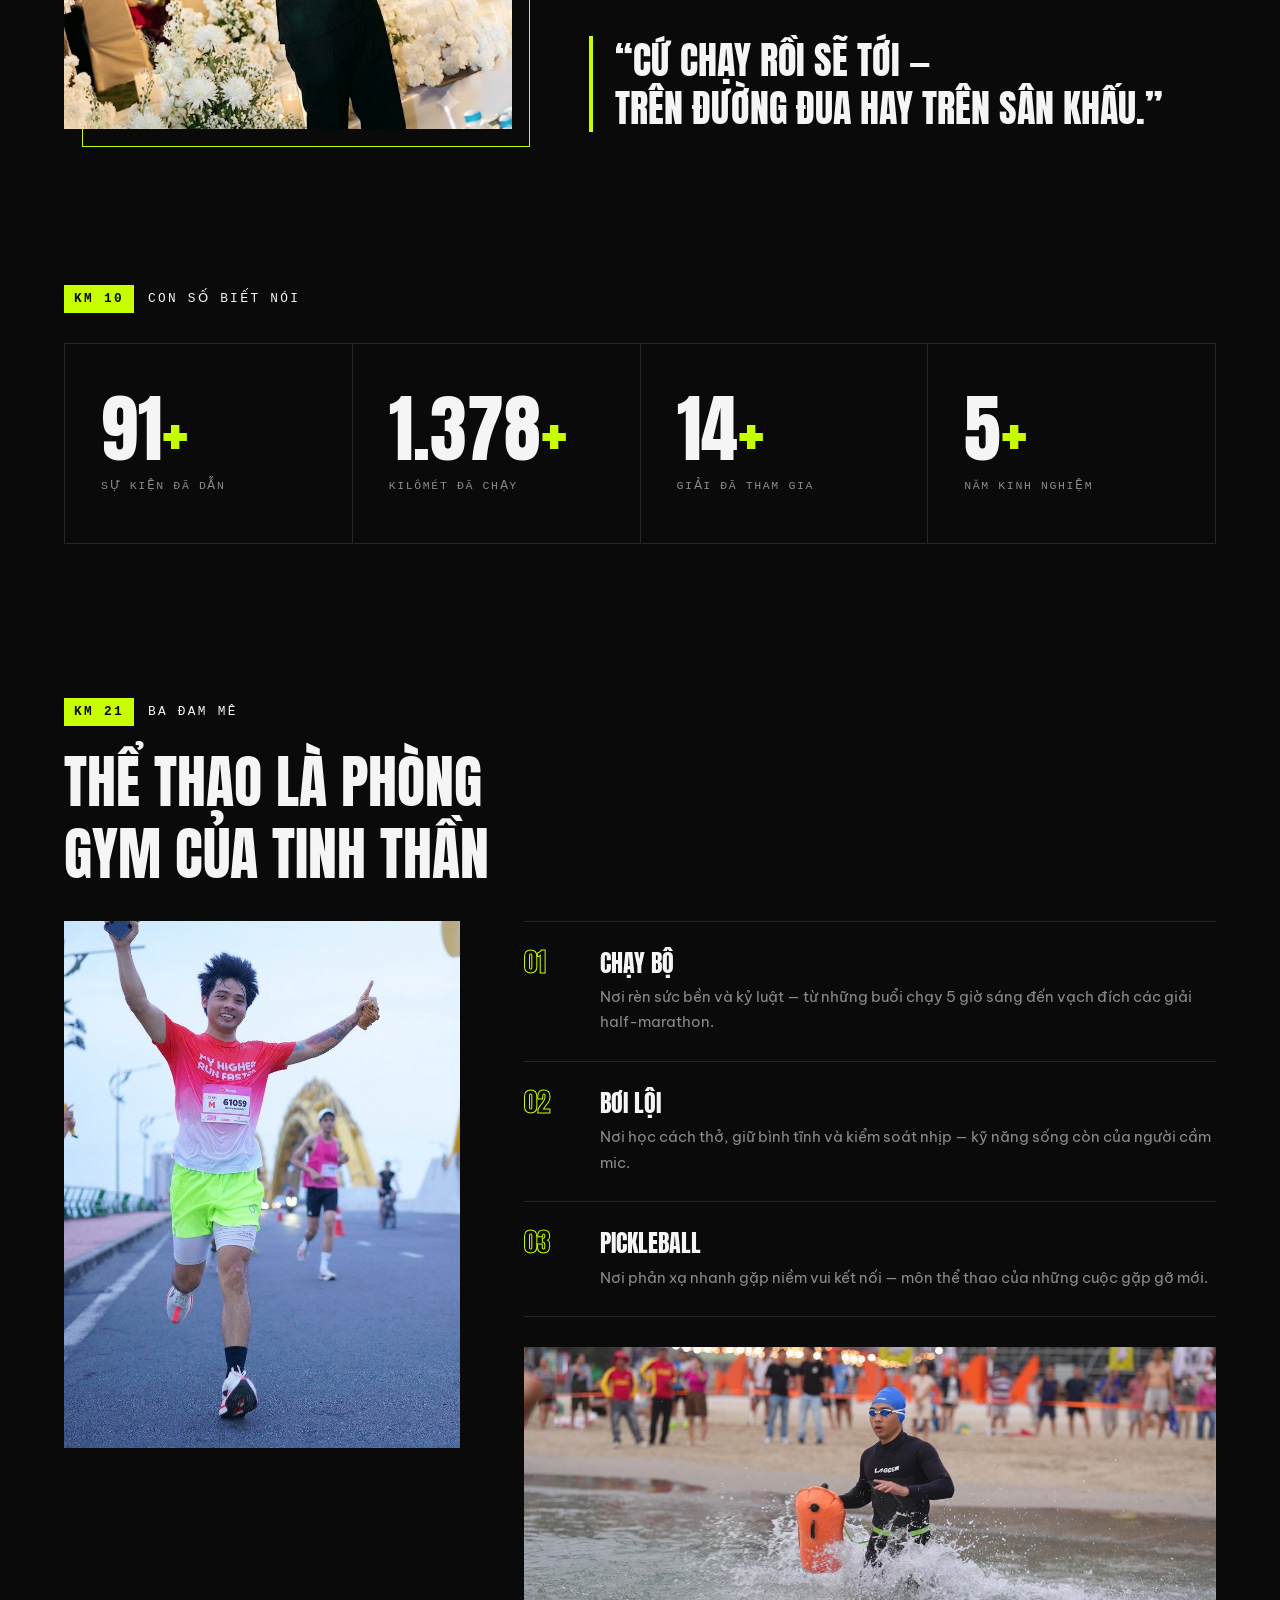
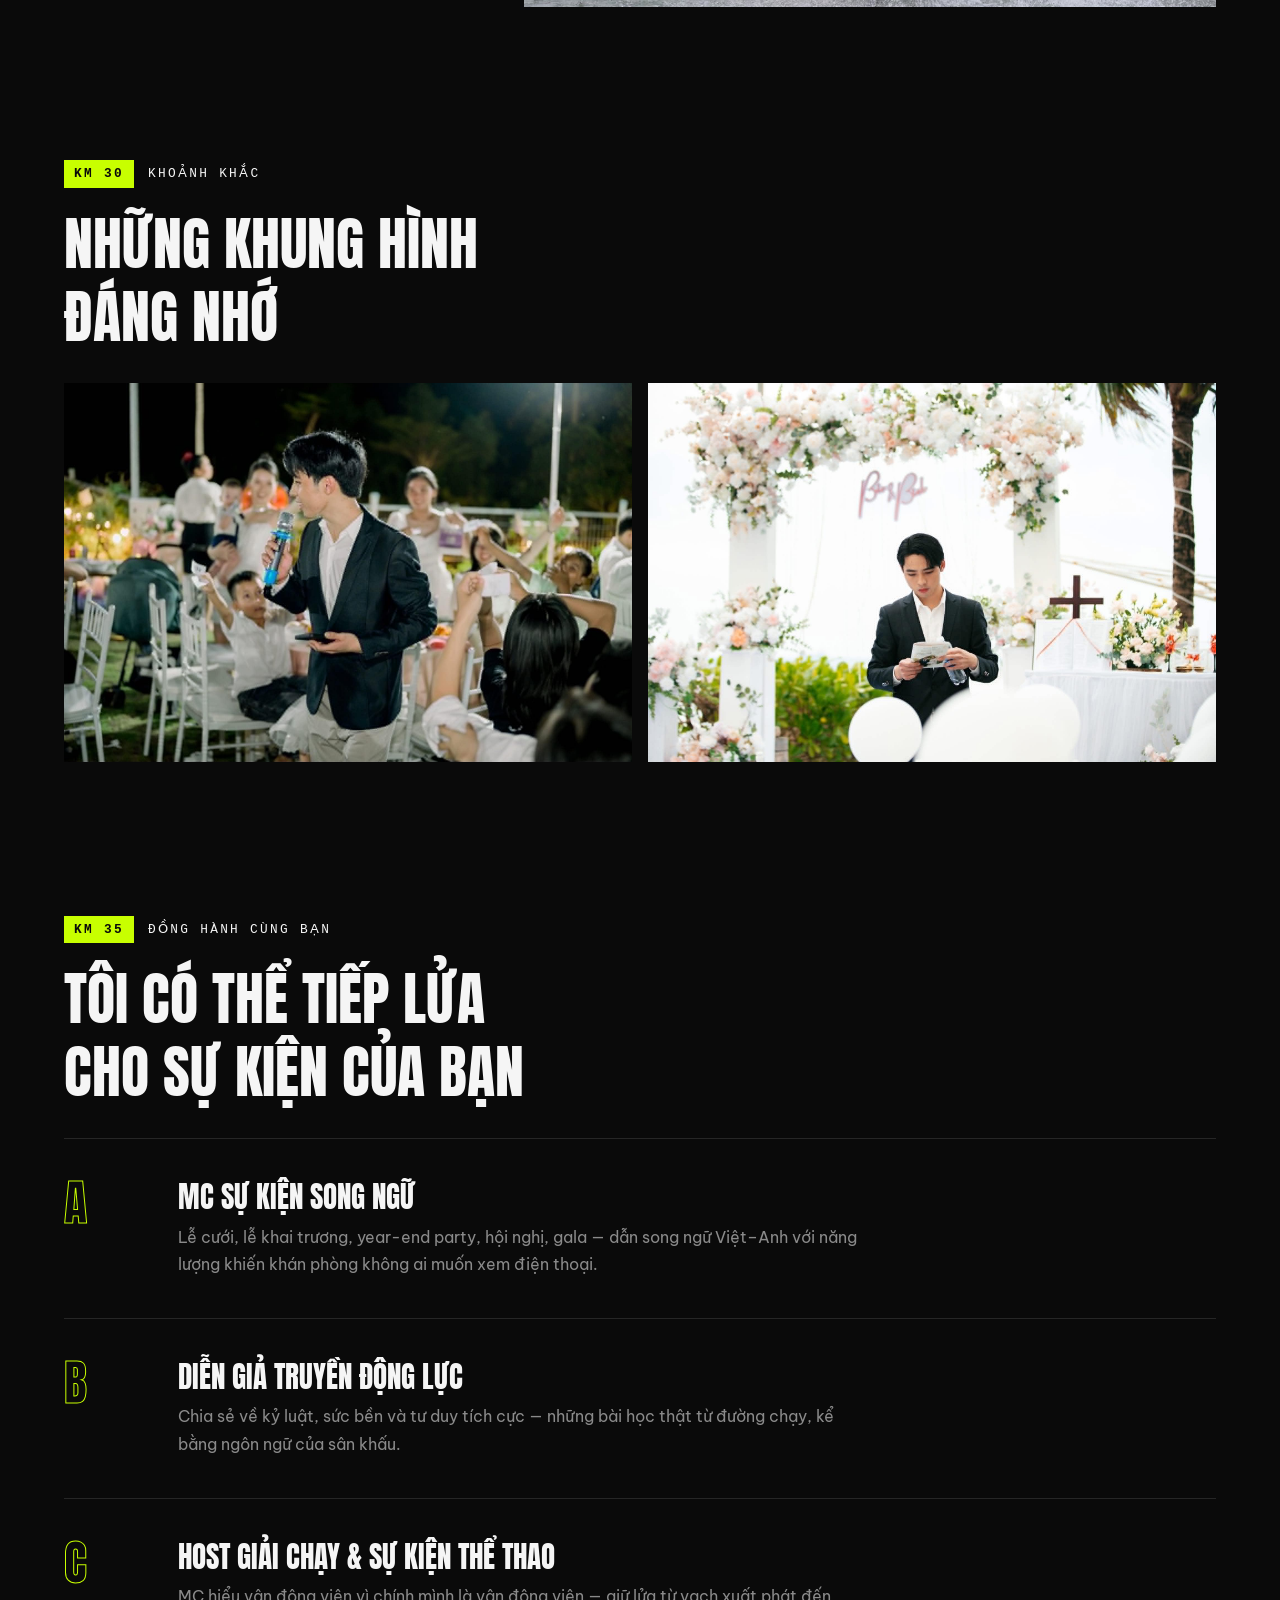
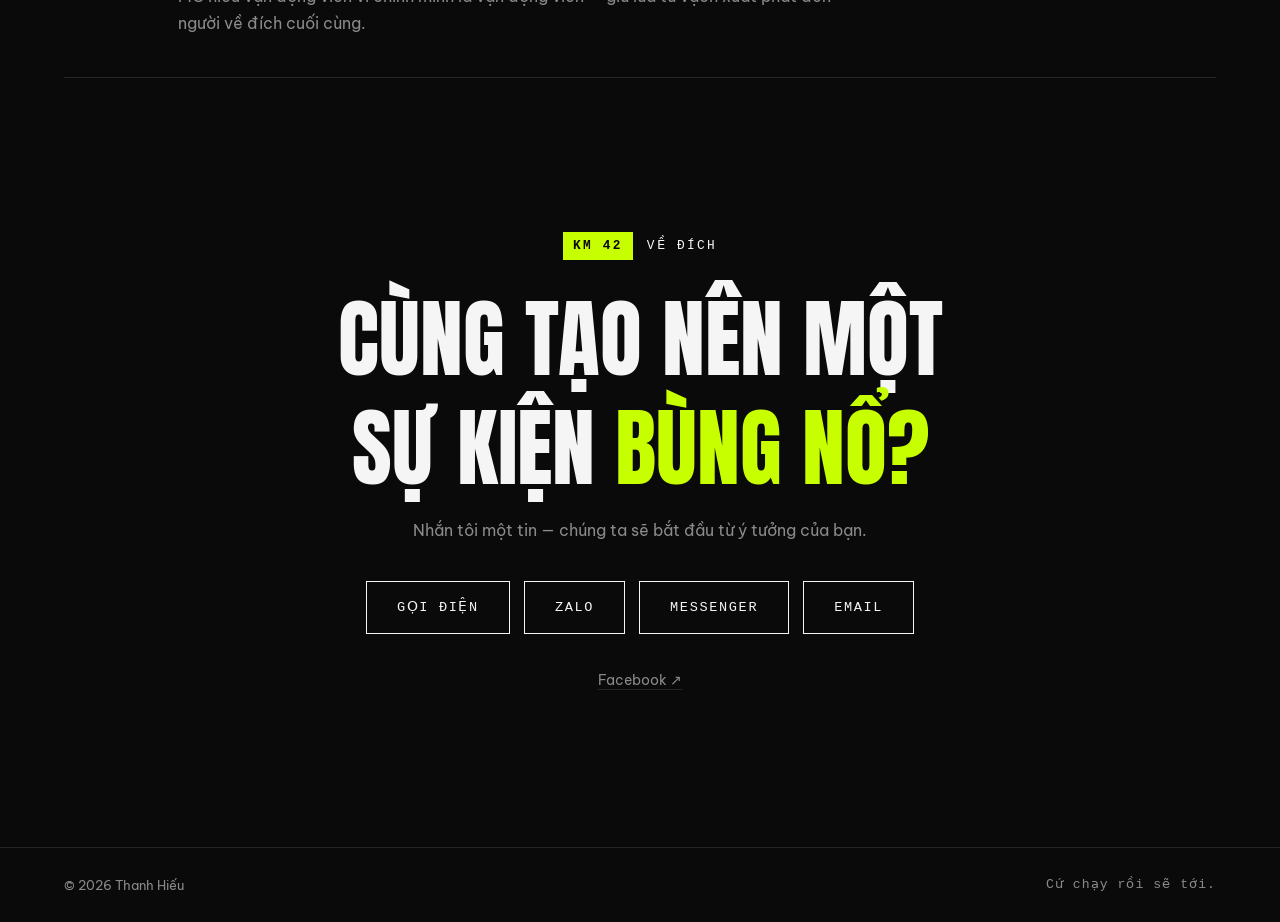
==== commit 7c34e455: "fix: 200+ -> 99+ sự kiện đã dẫn 200+ không có căn cứ ở đâu cả. CV cũng không giúp được: ô '90 GUEST " ====
--- a/index.html
+++ b/index.html
@@ -114,7 +114,7 @@
       <p class="km-marker reveal"><span class="km-num">KM 10</span><span class="km-label" data-i18n="stats.km">CON SỐ BIẾT NÓI</span></p>
       <div class="stats-grid">
         <div class="stat reveal">
-          <span class="stat-num"><span data-count="200">0</span><em>+</em></span>
+          <span class="stat-num"><span data-count="99">0</span><em>+</em></span>
           <span class="stat-label" data-i18n="stats.events">Sự kiện đã dẫn</span>
         </div>
         <div class="stat reveal">
